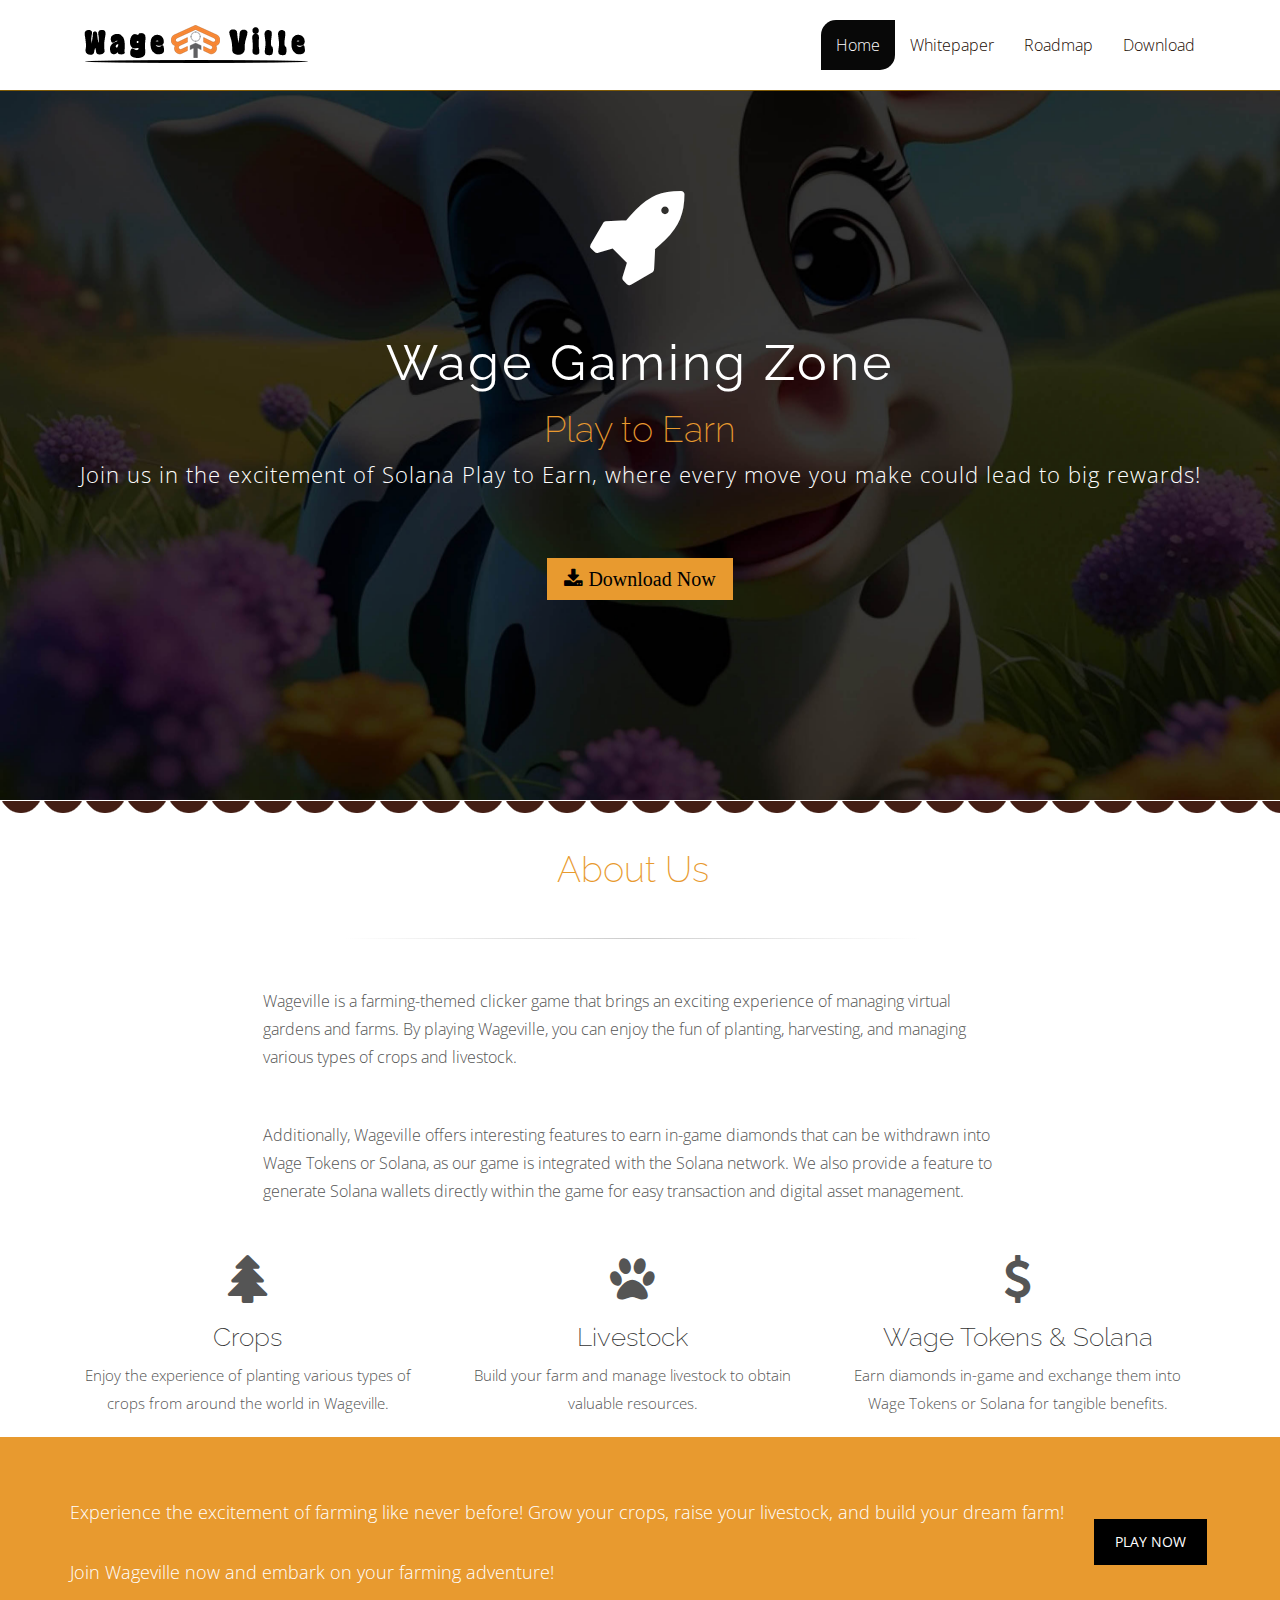
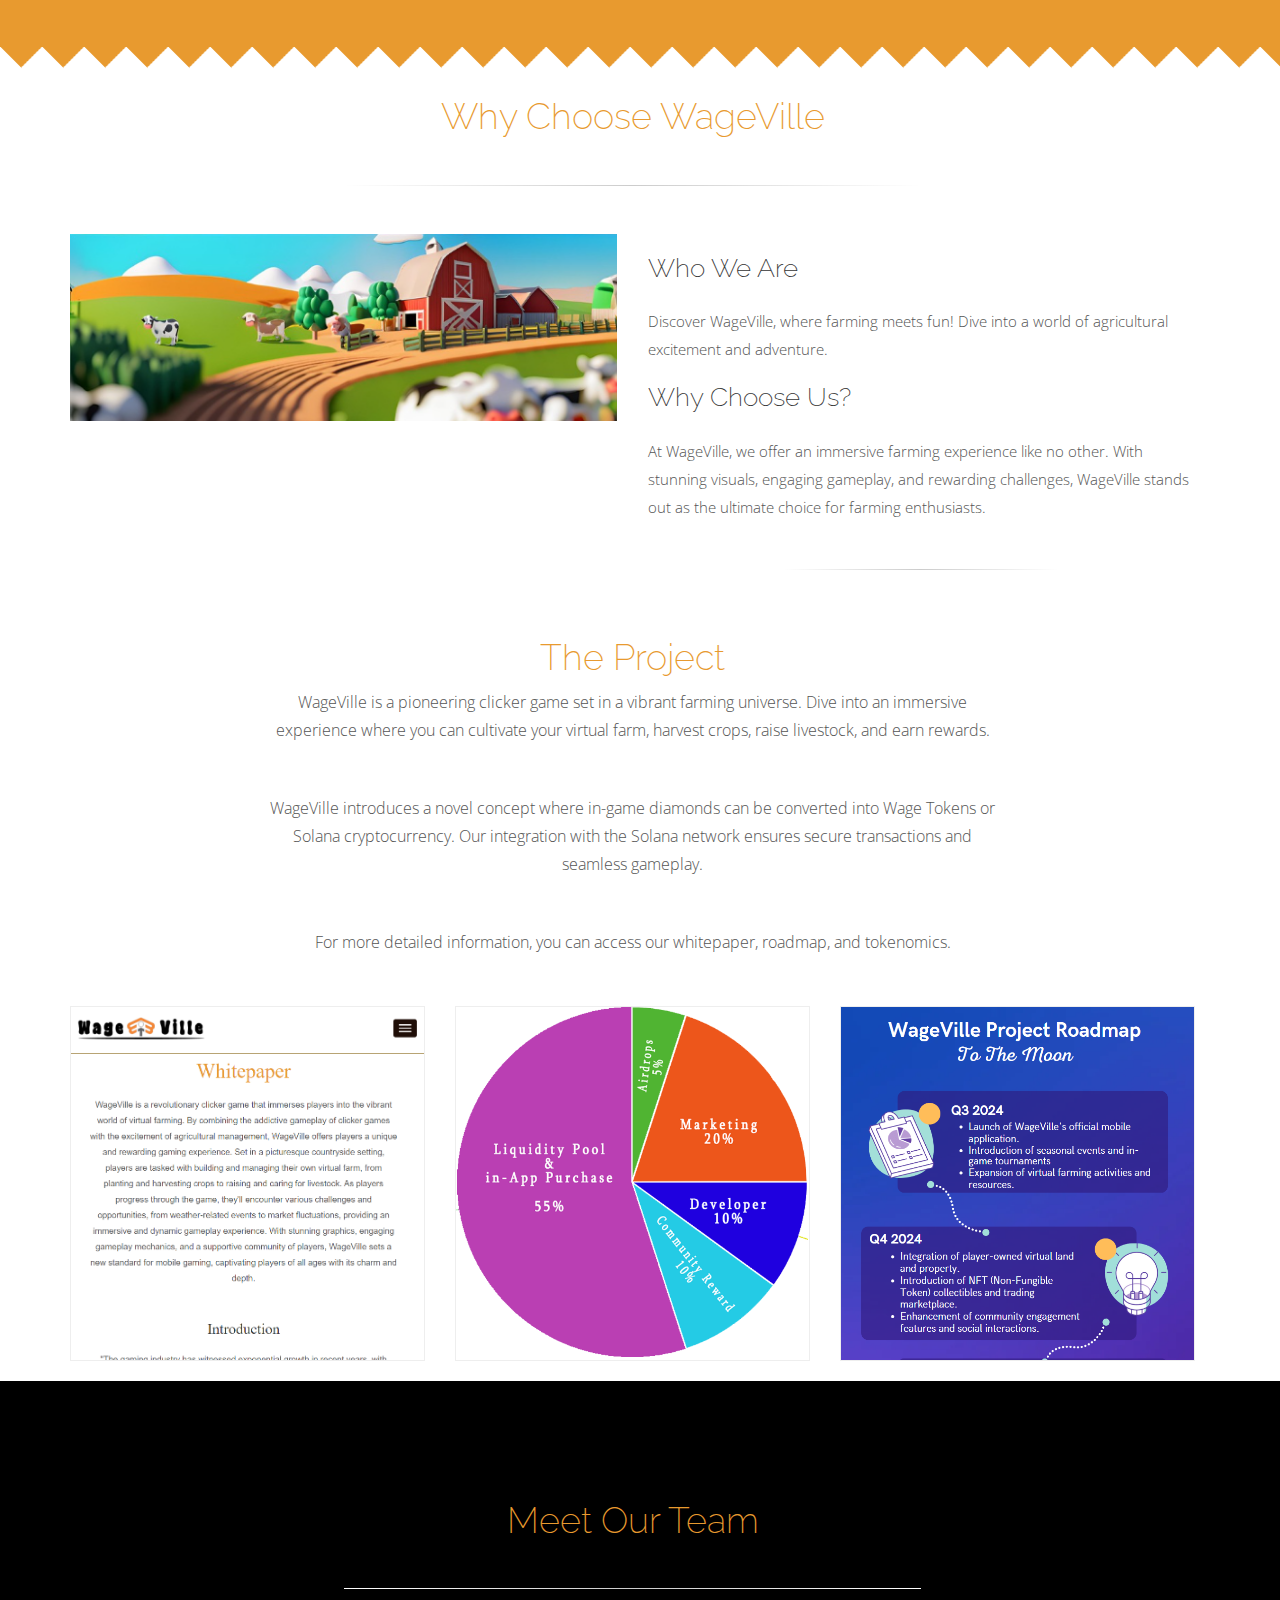
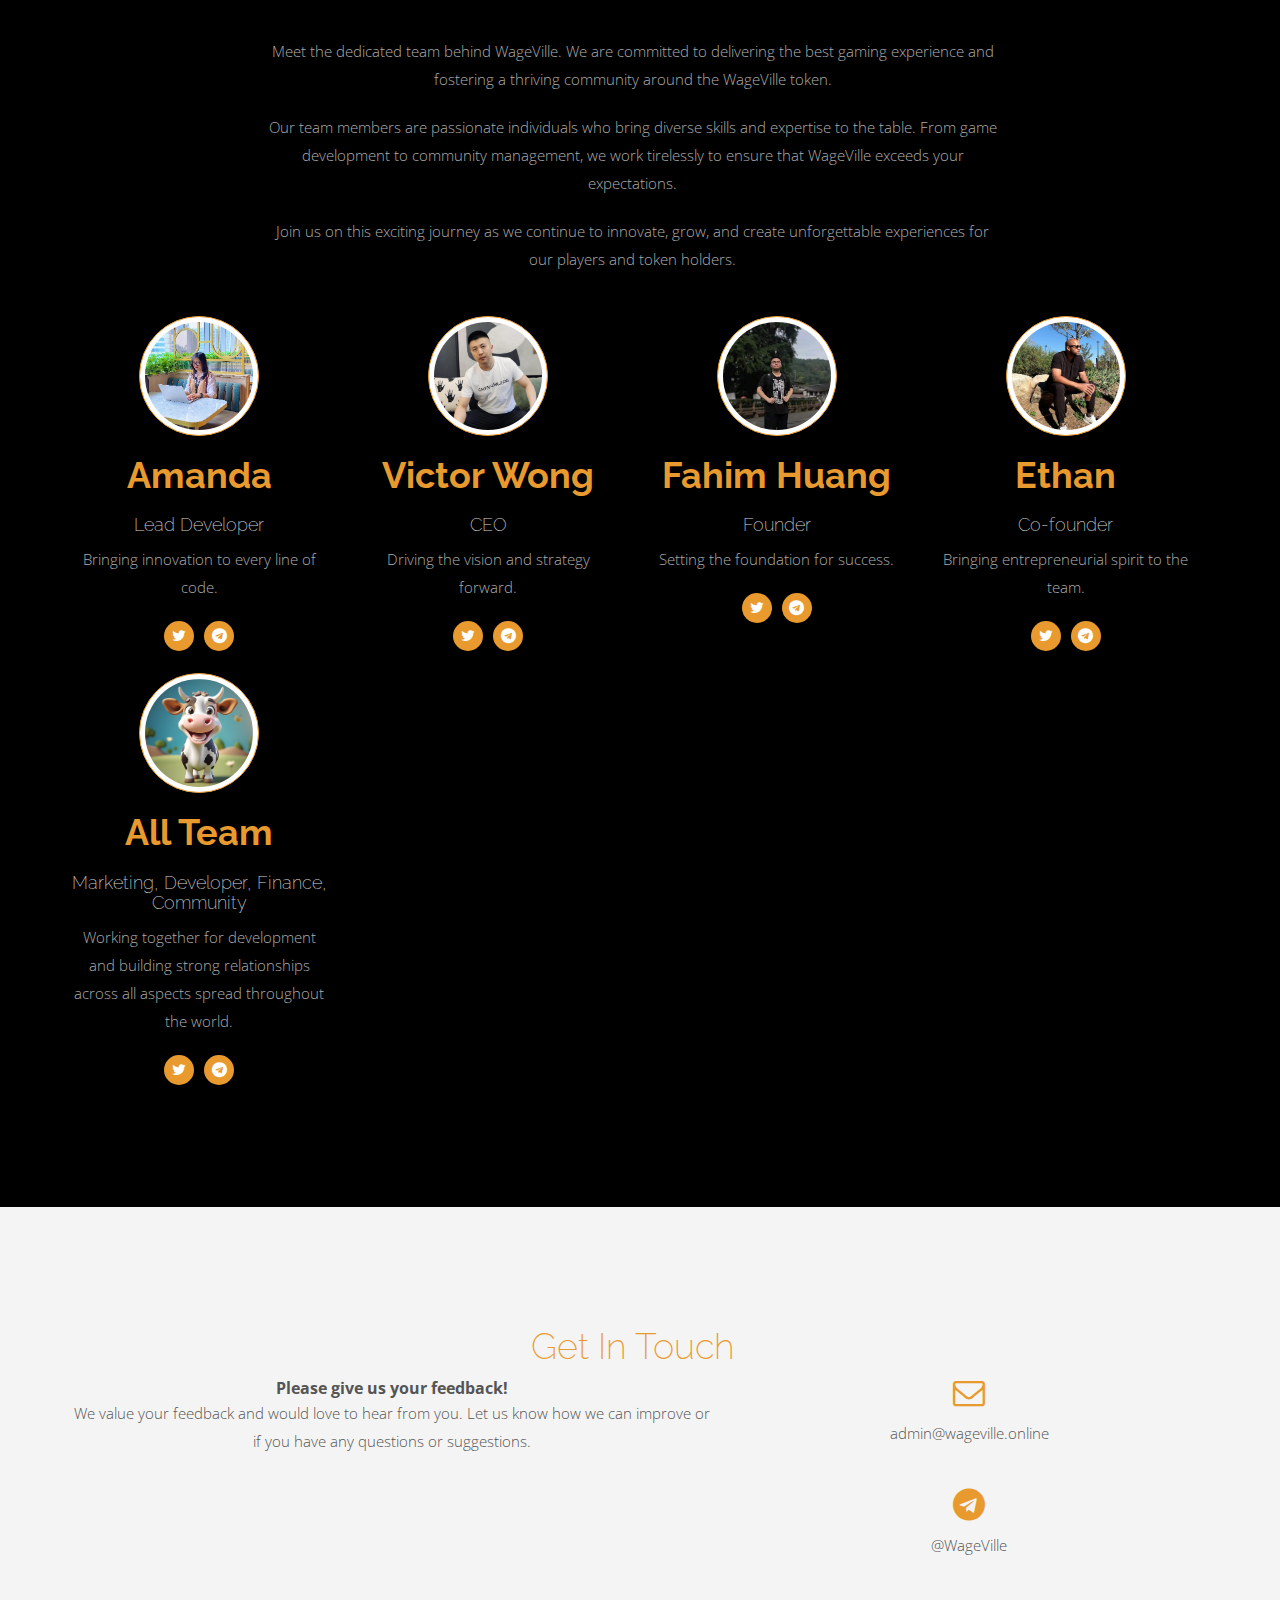
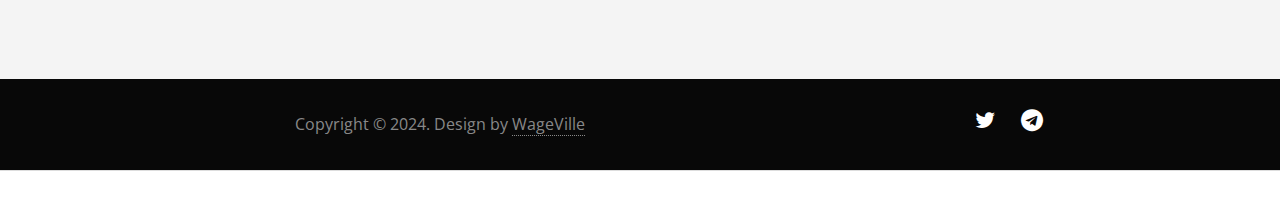
==== index.html @ f6ab1c82 "first commit" ====
<!DOCTYPE html>
<html lang="en">
<head>
<meta charset="utf-8">
<meta name="viewport" content="width=device-width, initial-scale=1.0">
<meta name="description" content="">
<meta name="author" content="webthemez">
<title>WageVille | Solana Gaming</title>

<!-- Bootstrap core CSS -->
<link href="assets/css/bootstrap.css" rel="stylesheet">

<!-- Custom CSS -->
<link href="https://fonts.googleapis.com/css?family=Open+Sans:400,700,800,600|Raleway:600,700,800&display=swap" rel="stylesheet">
<link href="assets/css/styles.css" rel="stylesheet">
<link href="assets/css/font-awesome.min.css" rel="stylesheet">
<link href="assets/css/animate-custom.css" rel="stylesheet"> 
<script src="assets/js/jquery.min.js"></script>
<script type="text/javascript" src="assets/js/modernizr.custom.js"></script>

<!-- HTML5 Shim and Respond.js IE8 support of HTML5 elements and media queries --> 
<!--[if lt IE 9]>
        <script src="https://oss.maxcdn.com/libs/html5shiv/3.7.0/html5shiv.js"></script>
        <script src="https://oss.maxcdn.com/libs/respond.js/1.4.2/respond.min.js"></script>
    <![endif]-->
</head>
<body data-target="#navbar-main">
<div id="navbar-main"> 
  <!-- Fixed navbar -->
  <div class="navbar navbar-inverse navbar-fixed-top">
    <div class="container">
      <div class="navbar-header">
        <div class="pull-left logo">
          <a class="" href="#home-section"><img src="assets/img/logo.png" alt="WageVille Logo"/></a>
        </div>
        <button type="button" class="navbar-toggle" data-toggle="collapse" data-target=".navbar-collapse"> 
          <span class="icon-bar"></span> 
          <span class="icon-bar"></span> 
          <span class="icon-bar"></span> 
        </button>
      </div>
      <div class="navbar-collapse collapse">
        <ul class="nav navbar-nav pull-right">
          <li><a href="#home-section" class="smoothScroll">Home</a></li>
          <li><a href="whitepaper.html" class="smoothScroll">Whitepaper</a></li>
          <li><a href="roadmap.html" class="smoothScroll">Roadmap</a></li>
          <li><a href="https://t.me/wagetoken" class="smoothScroll">Download</a></li>
        </ul>
      </div>
    </div>
  </div>
</div>

<!-- ==== HEADERWRAP ==== -->
<div id="home-section">
  <div id="headerwrap" name="home">
    <header class="clearfix tb"> 
      <div class="tb-cell text-center">
        <i class="fa fa-rocket icon"></i>
        <h1>Wage Gaming Zone</h1>
        <h2>Play to Earn</h2>
        <p>Join us in the excitement of Solana Play to Earn, where every move you make could lead to big rewards!</p>
        <a href="https://t.me/wagetoken" class="smoothScroll btn btn-lg fa fa-download"> Download Now</a> 
      </div>
    </header>
  </div>
</div>

<div class="div-pattern2"></div>

<!-- ==== About ==== -->
<div id="About" name="About">
  <div class="container">
    <div class="row">
      <h2 class="centered">About Us</h2>
      <hr>
      <div class="col-lg-8 col-lg-offset-2">
        <p class="large">Wageville is a farming-themed clicker game that brings an exciting experience of managing virtual gardens and farms. By playing Wageville, you can enjoy the fun of planting, harvesting, and managing various types of crops and livestock.</p>
        <p class="large">Additionally, Wageville offers interesting features to earn in-game diamonds that can be withdrawn into Wage Tokens or Solana, as our game is integrated with the Solana network. We also provide a feature to generate Solana wallets directly within the game for easy transaction and digital asset management.</p>
      </div>
      <div class="col-lg-4 callout centered"> 
        <i class="fa fa-tree fa-3x"></i>
        <h3>Crops</h3>
        <p>Enjoy the experience of planting various types of crops from around the world in Wageville.</p>
      </div>
      <div class="col-lg-4 callout centered"> 
        <i class="fa fa-paw fa-3x"></i>
        <h3>Livestock</h3>
        <p>Build your farm and manage livestock to obtain valuable resources.</p>
      </div>
      <div class="col-lg-4 callout centered"> 
        <i class="fa fa-usd fa-3x"></i>
        <h3>Wage Tokens & Solana</h3>
        <p>Earn diamonds in-game and exchange them into Wage Tokens or Solana for tangible benefits.</p>
      </div>
    </div>
  </div>
</div>

<section class="hero-section section">  
  <div class="container">
    <div class="highlight tb">
      <div class="tb-cell">
        <p>Experience the excitement of farming like never before! Grow your crops, raise your livestock, and build your dream farm!<br><br>
          Join Wageville now and embark on your farming adventure!</p>
      </div>
      <div class="links tb-cell">
        <div class="reservation-link">
          <a href="https://t.me/wageville" class="btn reservation-btn">PLAY NOW</a> 
        </div> 
      </div>
    </div>
  </div>
</section>

<div class="div-pattern"></div>

<!-- ==== Why WageVille ==== -->
<div id="WhyWageVille" name="WhyWageVille">
  <div class="container">
    <div class="row white">
      <h2 class="centered">Why Choose WageVille</h2>
      <hr>
      <div class="col-md-6"> 
        <img class="img-responsive" src="assets/img/about/about1.png" alt=""> 
      </div>
      <div class="col-md-6">
        <h3>Who We Are</h3>
        <p>Discover WageVille, where farming meets fun! Dive into a world of agricultural excitement and adventure.</p>
        <h3>Why Choose Us?</h3>
        <p>At WageVille, we offer an immersive farming experience like no other. With stunning visuals, engaging gameplay, and rewarding challenges, WageVille stands out as the ultimate choice for farming enthusiasts.</p>
        <hr>
      </div>
    </div>
  </div>
</div>

<!-- ==== The Project ==== -->
<div id="Project" name="Project">
  <div class="container">
    <div class="row">
      <h2 class="centered">The Project</h2>
      <div class="col-lg-8 col-lg-offset-2 centered">
        <p class="large">WageVille is a pioneering clicker game set in a vibrant farming universe. Dive into an immersive experience where you can cultivate your virtual farm, harvest crops, raise livestock, and earn rewards.</p>
        <p class="large">WageVille introduces a novel concept where in-game diamonds can be converted into Wage Tokens or Solana cryptocurrency. Our integration with the Solana network ensures secure transactions and seamless gameplay.</p>
        <p class="large">For more detailed information, you can access our whitepaper, roadmap, and tokenomics.</p>
      </div>
    </div>
    <div class="row"> 
      <div class="col-md-4">
        <div class="grid overlay">
          <figure> 
            <img class="img-responsive" src="assets/img/about/whitepaper.png" alt="">
            <figcaption>
              <h5>Whitepaper</h5>
              <a href="whitepaper.html" class="btn btn-default">More Details</a> 
            </figcaption>
          </figure>
        </div>
      </div> 
      <div class="col-md-4">
        <div class="grid overlay">
          <figure> 
            <img class="img-responsive" src="assets/img/about/tokenomic.png" alt="">
            <figcaption>
              <h5>Tokenomic</h5>
              <a href="whitepaper.html/#tokenomicWP" class="btn btn-default">More Details</a> 
            </figcaption>
          </figure>
        </div>
      </div>
      <div class="col-md-4">
        <div class="grid overlay">
          <figure> 
            <img class="img-responsive" src="assets/img/about/roadmap1.png" alt="">
            <figcaption>
              <h5>Roadmap</h5>
              <a href="roadmap.html" class="btn btn-default">More Details</a> 
            </figcaption>
          </figure>
        </div>
      </div>
    </div>
  </div>
</div>

<!-- ==== Team ==== -->
<div id="team" name="team" style="color: #acacac;">
  <div class="container">
    <div class="row centered">
      <h2 class="centered">Meet Our Team</h2>
      <hr>
      <div class="col-lg-8 col-lg-offset-2 centered">
        <p>Meet the dedicated team behind WageVille. We are committed to delivering the best gaming experience and fostering a thriving community around the WageVille token.</p>
        <p>Our team members are passionate individuals who bring diverse skills and expertise to the table. From game development to community management, we work tirelessly to ensure that WageVille exceeds your expectations.</p>
        <p>Join us on this exciting journey as we continue to innovate, grow, and create unforgettable experiences for our players and token holders.</p>
        <br/>
      </div>
      <div class="col-lg-3 centered">
        <img class="img img-circle" src="assets/img/team/Amanda.png" height="120px" width="120px" alt="">
        <h2><strong>Amanda</strong></h2>
        <h4>Lead Developer</h4>
        <p>Bringing innovation to every line of code.</p>
        <a href="https://x.com/wagetoken"><i class="fa fa-twitter"></i></a>
        <a href="https://t.me/wagetoken"><i class="fa fa-telegram" aria-hidden="true"></i></a>
        <br/><br/>
      </div>
      <div class="col-lg-3 centered">
        <img class="img img-circle" src="assets/img/team/Victor.png" height="120px" width="120px" alt="">
        <h2><strong>Victor Wong</strong></h2>
        <h4>CEO</h4>
        <p>Driving the vision and strategy forward.</p>
        <a href="https://x.com/wagetoken"><i class="fa fa-twitter"></i></a>
        <a href="https://t.me/wagetoken"><i class="fa fa-telegram" aria-hidden="true"></i></a>
        <br/><br/>
      </div>
      <div class="col-lg-3 centered">
        <img class="img img-circle" src="assets/img/team/Huang.png" height="120px" width="120px" alt="">
        <h2><strong>Fahim Huang</strong></h2>
        <h4>Founder</h4>
        <p>Setting the foundation for success.</p>
        <a href="https://x.com/wagetoken"><i class="fa fa-twitter"></i></a>
        <a href="https://t.me/wagetoken"><i class="fa fa-telegram" aria-hidden="true"></i></a>
        <br/><br/>
      </div>
      <div class="col-lg-3 centered">
        <img class="img img-circle" src="assets/img/team/Ethan.png" height="120px" width="120px" alt="">
        <h2><strong>Ethan</strong></h2>
        <h4>Co-founder</h4>
        <p>Bringing entrepreneurial spirit to the team.</p>
        <a href="https://x.com/wagetoken"><i class="fa fa-twitter"></i></a>
        <a href="https://t.me/wagetoken"><i class="fa fa-telegram" aria-hidden="true"></i></a>
        <br/><br/>
      </div>
      <div class="col-lg-3 centered">
        <img class="img img-circle" src="assets/img/team/team01.png" height="120px" width="120px" alt="">
        <h2><strong>All Team</strong></h2>
        <h4>Marketing, Developer, Finance, Community</h4>
        <p>Working together for development and building strong relationships across all aspects spread throughout the world.</p>
        <a href="https://x.com/wagetoken"><i class="fa fa-twitter"></i></a>
        <a href="https://t.me/wagetoken"><i class="fa fa-telegram" aria-hidden="true"></i></a>
        <br/><br/>
      </div>
    </div>
  </div>
</div>

<!-- ==== Contact ==== -->
<div id="contact" name="contact">
  <div class="container">
    <div class="row">
      <h2 class="centered">Get In Touch</h2>
    </div>
    <div class="row">
      <div class="col-md-7">
        <strong>Please give us your feedback!</strong>
        <p>We value your feedback and would love to hear from you. Let us know how we can improve or if you have any questions or suggestions.</p>
      </div>
      <div class="col-md-5">
        <i class="fa fa-envelope-o fa-2x"></i>
        <p>admin@wageville.online</p>
        <br/>
        <i class="fa fa-telegram fa-2x"></i>
        <p>@WageVille</p>
      </div>
    </div>
  </div>
</div>

<div id="footerwrap">
  <div class="container">
    <div class="row">
      <div class="col-md-8"> 
        <span class="copyright">Copyright &copy; 2024. Design by <a href="https://www.wageville.online">WageVille</a></span> 
      </div>
      <div class="col-md-4">
        <ul class="list-inline social-buttons">
          <li><a href="https://x.com/wagetoken"><i class="fa fa-twitter"></i></a> </li>
          <li><a href="https://t.me/wagetoken"><i class="fa fa-telegram"></i></a> </li>
        </ul>
      </div>
    </div>
  </div>
</div>

<!-- Bootstrap core JavaScript -->
<script type="text/javascript" src="assets/js/bootstrap.min.js"></script> 
<script type="text/javascript" src="assets/js/jquery.easing.1.3.js"></script> 
<script type="text/javascript" src="assets/js/smoothscroll.js"></script> 
<script type="text/javascript" src="assets/js/custom-scripts.js"></script>
</body>
</html>
---- assets/css/styles.css ----
@import url(http://fonts.googleapis.com/css?family=Open+Sans:400,700,800,600);
@import url(http://fonts.googleapis.com/css?family=Raleway:600,700,800);
html, button, input, select, textarea {
	color: #222;
}
::-moz-selection {
 background: #f2c2c9;
 color: #a4003a;
 text-shadow: none;
}
::selection {
	background: #16a085;
	color: #a4003a;
	text-shadow: none;
}

hr {
	display: block;
	height: 1px;
	border: 0;
	margin: 3em 0;
	padding: 0;
	background-image: -webkit-linear-gradient(left, #fff, #ccc, #fff);
	background-image: -moz-linear-gradient(left, #fff, #ccc, #fff);
	background-image: -ms-linear-gradient(left, #fff, #ccc, #fff);
	background-image: -o-linear-gradient(left, #fff, #ccc, #fff);
	width: 50%;
	left: 25%;
	position: relative;
	border: none;
}

img {
	vertical-align: middle;
}
 
textarea {
	resize: vertical;
}
/* ===============================================
   General styles
   ============================================== */

html, body {
	height: 100%;
}
body { 
	font-weight: 300;
	font-size: 16px;
	color: #555;
	-webkit-font-smoothing: antialiased;
	-webkit-overflow-scrolling: touch;
	line-height: 1.4;
	font-family: 'Open Sans', sans-serif;
}
.logo a {
margin: 0 auto; 
display: inline-block; 
} 
.logo a img{
background:transparent;
}
.navbar-inverse {
background-color: #FFFFFF;
border-color: rgba(127, 90, 5, 1);
padding: 20px 0;
}
.navbar-inverse .navbar-nav > li > a {
color: #1B0B03;
}
.navbar-inverse .navbar-nav > li > a:hover, .navbar-inverse .navbar-nav > li > a:focus {
color: #1B0B03;
}
.navbar-inverse .navbar-nav > .active > a, .navbar-inverse .navbar-nav > .active > a:hover, .navbar-inverse .navbar-nav > .active > a:focus {
color: #fff;
background-color: #080808;
border-radius: 15px 0px 15px 0px;
}
.navbar-inverse .navbar-toggle {
border-color: #333;
background: rgb(31, 14, 7);
}
.tb {
display: table;
width: 100%;
}
.tb-cell {
display: table-cell;
vertical-align: middle;
}
.text-center {
text-align: center;
}


.col-md-4 {
	padding-bottom: 20px;
}
.row {
	margin-right: 0px;
	margin-left: -15px;
}
.modal-header {
	background: #E89A2F;
}
.modal-header h4 {
	color: white;
	font-weight: 700;
	letter-spacing: 1px;
}
.modal-footer {
	background: #2b2b2b;
}
.navbar-default {
	border-color: transparent;
	background-color: #dadada;
}
.navbar-inverse .navbar-brand {
	font-weight: 500;
	font-size: 20px;
}
.navbar-toggle {
	border-color: transparent;
	border: 0px solid transparent;
}
.navbar-default .navbar-nav > li > a:hover, .navbar-default .navbar-nav > li > a:focus {
	background-color: #16a085;
	color: white;
}
a img {
	background: white;
}
.odd a img {
	background: #f5f5f5;
}
/* Titles */
h1, h2, h3, h4, h5, h6 {
	font-family: "Raleway";
	font-weight: 200;
	color: #333;
}
h2 {
	font-size: 36px;
	color: #E89A2F;
}
h3 {
	font-size: 26px;
}
/* Paragraph & Typographic */
p {
	line-height: 28px;
	margin-bottom: 20px;
	font-size: 15px;
}
p.large {
	font-size: 16px;
	margin-bottom: 50px;
}
.centered {
	text-align: center;
}
strong {
	font-weight: 700;
}
em {
	font-weight: 300;
}
pre {
	background: #ebebeb;
	border: none; 
	font-size: 16px;
	color: #666;
	padding: 20px;
	line-height: 28px;
}
small {
	font-size: 12px;
}
blockquote, blockquote p {
	line-height: 28px;
	color: #999;
	font-weight: 300;
	font-style: italic;
}
blockquote {
	position: relative;
	margin: 0 0 40px -30px;
	padding-left: 30px;
	border-left: 5px solid #3498db;
}
blockquote cite {
	position: absolute;
	bottom: -25px;
	right: 0;
	font-size: 12px;
	font-style: italic;
	color: #333;
	font-weight: 300;
}
blockquote cite:before {
	content: "-- "
}
/* Images */
.overflow-image {
	margin-top: -65px;
}
/* Links */
a {
	color: #4abcc5;
	word-wrap: break-word;
	-webkit-transition: color 0.1s ease-in, background 0.1s ease-in;
	-moz-transition: color 0.1s ease-in, background 0.1s ease-in;
	-ms-transition: color 0.1s ease-in, background 0.1s ease-in;
	-o-transition: color 0.1s ease-in, background 0.1s ease-in;
	transition: color 0.1s ease-in, background 0.1s ease-in;
}
a:hover, a:focus {
	color: #c0392b;
	text-decoration: none;
	outline: 0;
}
a:before, a:after {
	-webkit-transition: color 0.1s ease-in, background 0.1s ease-in;
	-moz-transition: color 0.1s ease-in, background 0.1s ease-in;
	-ms-transition: color 0.1s ease-in, background 0.1s ease-in;
	-o-transition: color 0.1s ease-in, background 0.1s ease-in;
	transition: color 0.1s ease-in, background 0.1s ease-in;
} 
/* ==========================================================================
   Wrap Sections
   ========================================================================== */

#headerwrap {
	background: url(../img/header_bg.jpg) no-repeat center top;
	margin-top: -50px;
	padding-top: 120px;
	text-align: center;
	background-attachment: relative;
	background-position: center center;
	min-height: 850px;
	width: 100%;
	-webkit-background-size: 100%;
	-moz-background-size: 100%;
	-o-background-size: 100%;
	background-size: 100%;
	-webkit-background-size: cover;
	-moz-background-size: cover;
	-o-background-size: cover;
	background-size: cover;
	padding-bottom: 100px;
}


#headerwrap h1 {
	color: #ffffff;
	font-size: 50px;
	font-weight: 400;
	text-align: center;
	letter-spacing: 3px;
}
#headerwrap p {
	color: #fff;
	font-size: 22px;
	font-weight: 300;
	text-align: center;
	letter-spacing: 1px;
}
#headerwrap .icon {
	color: #ffffff;
	margin-top: 115px;
	padding-bottom: 30px;
	letter-spacing: 8px;
	font-size: 100px;
	font-weight: bold;
}
#headerwrap .btn {
	font-weight: 500;
	font-size: 20px;
	margin: 50px 0;
	background-color: #e89a2f;
	color: #fff;
	border-radius: 0;
	color: #000;
}
#headerwrap .btn:hover, #headerwrap .btn:focus {
	background-color:#fff;
	color:#000; 
	outline: 0px;
	border-radius: 0px;
}
 
.img-circle {
border-radius: 50%;
border: 1px solid #E89A2F;
padding: 5px;
background: #fff;
}
#about {
	background: #FFF;
	padding: 100px 0;
}
#about img {
	margin-top: 65px;
}
#services {
	background: #FFFFFF;
	padding: 100px 0;
	text-align: center;
}
#services .fa {
	color: #E89A2F;
}
#services p {
	text-align: center;
}
.hero-section{
background-color: #E89A2F;
padding:60px 0
}
.hero-section p {
color: #fff;
line-height: 30px;
margin: 0;
padding: 0;
font-size: 18px;
}
.reservation-btn{
background:#000;
border-radius:0px;
padding:12px 20px;
color:#fff;
}
.reservation-btn:hover{
color:#000;
background:#fff;
}
#team {
	background: #000000;
	padding: 100px 0;
}
#team H4 {
	padding-top: 10px;
	color: #d4d4d4;
}
#team p.large {
	margin-top: 60px;
	margin-bottom: 40px;
	color: #bababa;
}
#team .fa {
	width: 30px;
	height: 30px;
	margin: 0 3px;
	border-radius: 100%;
	font-size: 15px;
	line-height: 30px;
	outline: 0;
	color: #fff;
	background-color: #E89A2F;
	-webkit-transition: all .3s;
	-moz-transition: all .3s;
	transition: all .3s;
}
#team .fa:hover {
	background-color: #ffbf00;
}
#portfolio {
	background: #fff;
	padding: 100px 0;
}
#portfolio .btn-default {
	border: 0;
}
#contact {
	background:#F4F4F4;
	padding: 100px 0;
	text-align: center;
}

#contact .form {
	padding: 30px 0;
}
#contact .fa {
	color: #E89A2F;
	margin-bottom: 10px;
}
#contact .btn {
	font-weight: 500;
	font-size: 18px;
	margin-top: 50px;
	background-color: #E89A2F;
	color: #fff;
	border: 0;
	border-radius: 0;
}
#contact .btn:hover, #contact .btn:focus {
	background-color: #e9af03;
	outline: 0px;
}
#greywrap {
	background: #f5f5f5;
	margin-top: 0px;
	padding: 50px 0;
	border-bottom: 1px solid #eee;
	text-align: center;
}
#greywrap .btn {
	font-family: "Raleway";
	font-weight: 300;
	font-size: 20px;
	margin: 0 25px;
	background-color: #fff;
	border-color: #e2e2e2;
	color: #888;
	border-bottom: 0;
	letter-spacing: 1px;
}
#greywrap .btn:hover, #greywrap .btn:focus {
	margin: 0 25px;
	background-color: #fff;
	border-color: #a5cdd5;
	border-bottom: 0;
	outline: 0px;
	color: #a5cdd5;
}
#greywrap h2 {
	font-size: 30px;
}
#greywrap .callout {
	margin-bottom: 20px;
}
#greywrap p {
	font-size: 30px;
}
#greywrap .fa {
	font-size: 18px;
	margin-right: 4px;
}
#footerwrap {
	background: #080808;
	padding: 25px 0 15px 0;
	border-bottom: 1px solid #ddd;
	text-align: center;
}
#footerwrap span.copyright {
	line-height: 40px;
	color: #888;
	font-weight: 400;
}
#footerwrap span.copyright a {
	color: #888;
	border-bottom: 1px dotted;
}
#footerwrap span.copyright a:hover {
	color: #ffbf00;
	text-decoration: none;
}
#footerwrap h4 {
	color: white;
}
ul.social-buttons {
	margin: 0;
}
ul.social-buttons li a {
	font-size: 22px;
outline: 0;
color: #FFFFFF;
margin-right: 12px;
}
ul.social-buttons li a:hover, ul.social-buttons li a:focus, ul.social-buttons li a:active {
	color: #ffbf00;
} 

.white h1 {
	color: #999;
}
.white p {
	padding-top: 15px;
} 

.grid figure {
	margin: 0;
	position: relative;
	border: 1px solid #eee;
}
.grid figure img {
	width: 100%;
	display: block;
	position: relative;
}
.grid figcaption {
	position: absolute;
	top: 0;
	left: 0;
	padding: 20px;
	color: #fff;
	background-color: rgba(216, 169, 27, 0.81);
}
.grid figcaption h5 {
	margin: 0;
	padding-top: 0px;
	padding-left: 20px;
	padding-bottom: 5px;
	color: #fff;
	font-weight: 700;
	text-align: left;
	letter-spacing: 1px;
	font-size:24px;
}
.grid figcaption a {
	text-align: left;
	padding: 5px 10px;
	margin-left: 20px;
	display: inline-block;
	background: #2f2f2f;
	color: #F27E00;
	font-size: 13px;
	background: #fff;
}
 
.overlay figure {
	overflow: hidden;
}
.overlay figure img {
	-webkit-transition: -webkit-transform 0.4s;
	-moz-transition: -moz-transform 0.4s;
	transition: transform 0.4s;
}
.no-touch .overlay figure:hover img, .overlay figure.cs-hover img {
	-webkit-transform: translateY(-30px);
	-moz-transform: translateY(-30px);
	-ms-transform: translateY(-30px);
	transform: translateY(-30px);
}
.overlay figcaption {
	height: 100%;
	width: 100%;
	top: auto;
	bottom: 0;
	opacity: 0;
	-webkit-transform: translateY(100%);
	-moz-transform: translateY(100%);
	-ms-transform: translateY(100%);
	transform: translateY(100%);
	-webkit-transition: -webkit-transform 0.4s, opacity 0.1s 0.3s;
	-moz-transition: -moz-transform 0.4s, opacity 0.1s 0.3s;
	transition: transform 0.4s, opacity 0.1s 0.3s;
}
.no-touch .overlay figure:hover figcaption, .overlay figure.cs-hover figcaption {
	opacity: 1;
	-webkit-transform: translateY(0px);
	-moz-transform: translateY(0px);
	-ms-transform: translateY(0px);
	transform: translateY(0px);
	-webkit-transition: -webkit-transform 0.4s, opacity 0.1s;
	-moz-transition: -moz-transform 0.4s, opacity 0.1s;
	transition: transform 0.4s, opacity 0.1s;
}
.overlay figcaption a {
position: absolute;
/* top: 10px; */
bottom: 10px;
right: 30px;
background: #000;
color: #fff;
border-radius: 0px;
padding: 6px 15px;
}
.div-pattern2{
background:url('../img/div-pattern2.png') top left repeat-x;
height:30px;
width:100%;
display:block;
}
.div-pattern{
background:url('../img/div-pattern.png') top left repeat-x;
height:30px;
width:100%;
display:block;
}
/* ==========================================
   MEDIA QUERIES
   ======================================== */
@media screen and (max-width:1050px), screen and (max-device-width:1050px) {
body .header {
	background-attachment: scroll;
}
}

@media only screen and (min-device-width:768px) and (max-device-width : 1024px) and (orientation : portrait) {
.header {
	background-attachment: scroll;
}
}

@media screen and (max-width:769px) {
#headerwrap h1 {
	font-size: 80px;
}
#headerwrap p {
	font-size: 30px;
	line-height: 38px;
}
}
@media screen and (max-width:480px) {
#headerwrap h1 {
font-size: 34px;
}
#headerwrap p {
margin-top:30px;
font-size: 20px;
}
.navbar-nav{
float: right !important;
width: 100%;
margin: 10px auto;
}
#team img{
margin-top:30px;
}
}
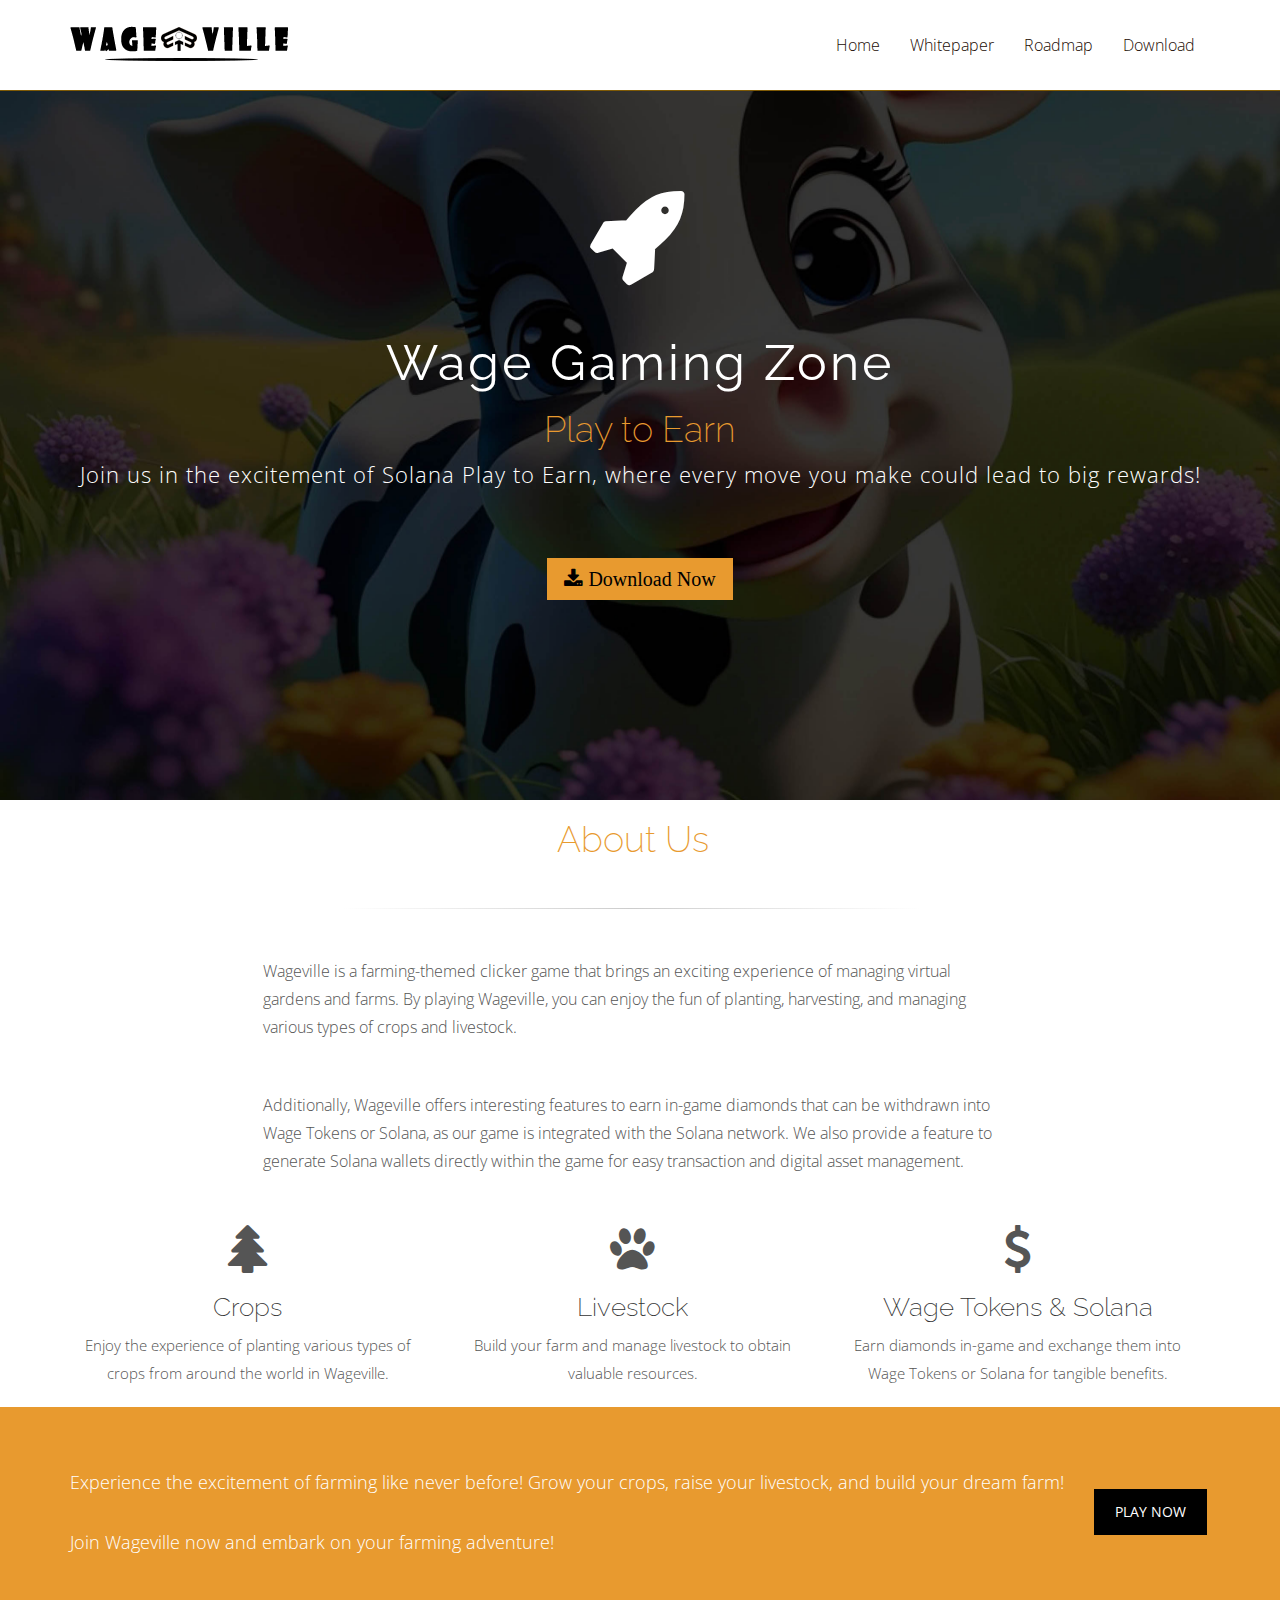
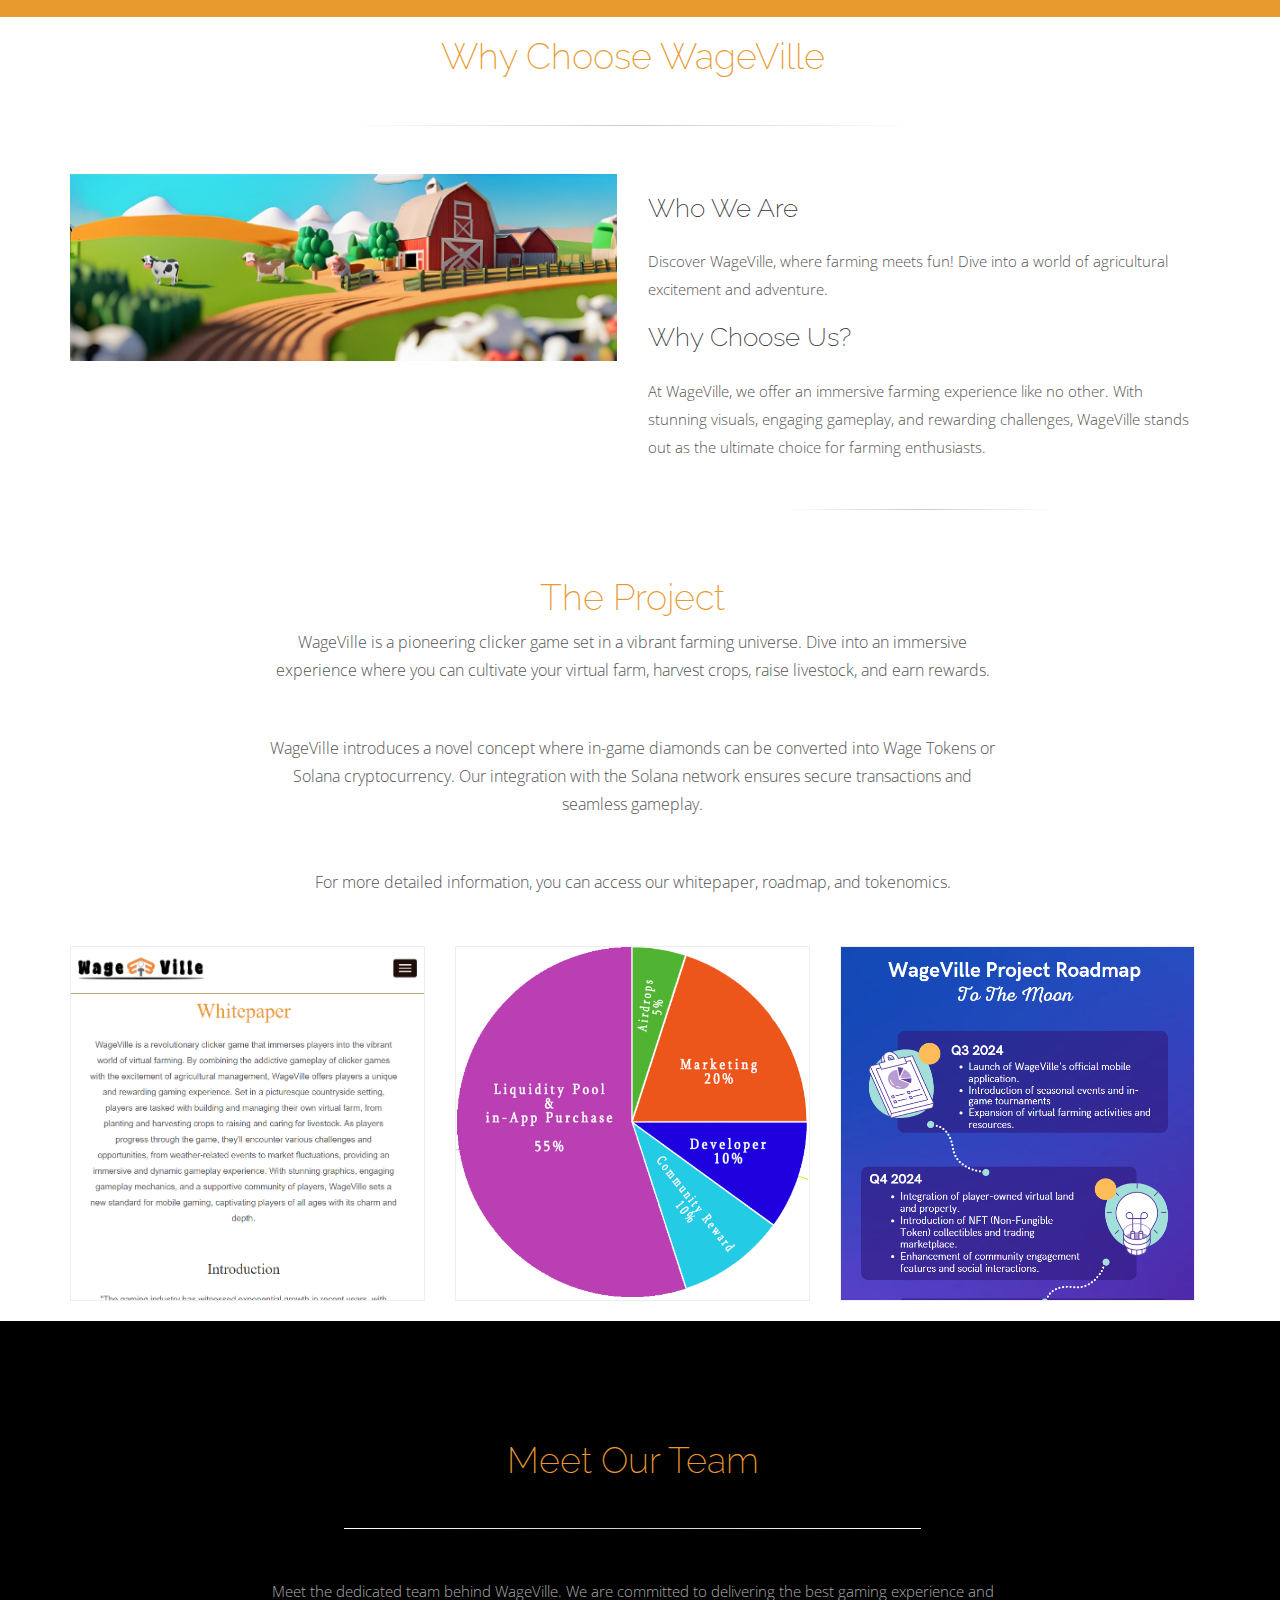
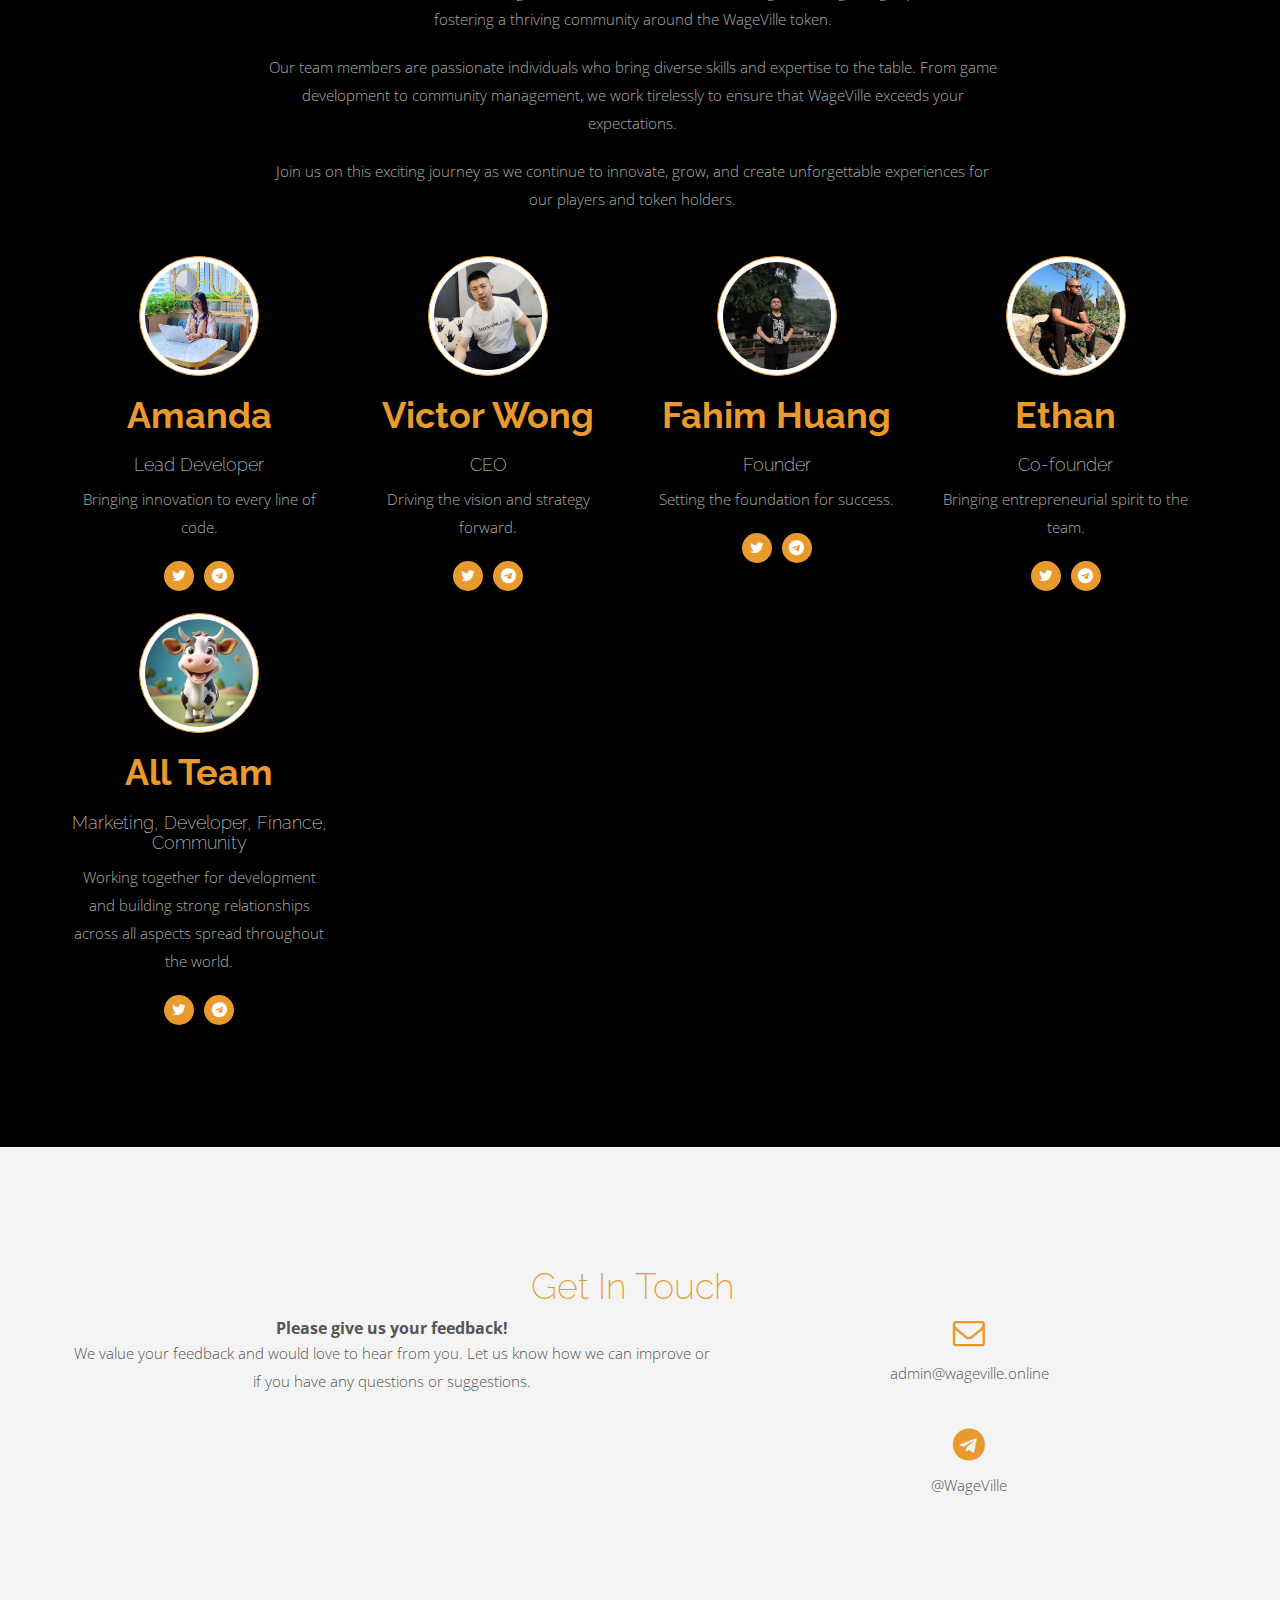
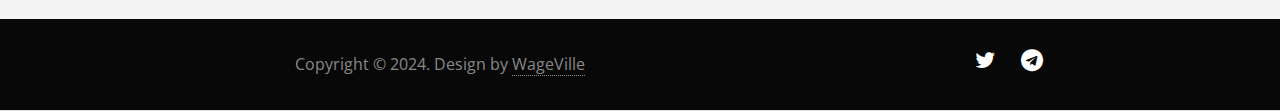
==== commit fe798bc5: "first commit" ====
--- a/index.html
+++ b/index.html
@@ -31,7 +31,7 @@
     <div class="container">
       <div class="navbar-header">
         <div class="pull-left logo">
-          <a class="" href="#home-section"><img src="assets/img/logo.png" alt="WageVille Logo"/></a>
+          <a class="" href="index.html"><img src="assets/img/logo.png" alt="WageVille Logo"/></a>
         </div>
         <button type="button" class="navbar-toggle" data-toggle="collapse" data-target=".navbar-collapse"> 
           <span class="icon-bar"></span> 
@@ -41,7 +41,7 @@
       </div>
       <div class="navbar-collapse collapse">
         <ul class="nav navbar-nav pull-right">
-          <li><a href="#home-section" class="smoothScroll">Home</a></li>
+          <li><a href="index.html" class="smoothScroll">Home</a></li>
           <li><a href="whitepaper.html" class="smoothScroll">Whitepaper</a></li>
           <li><a href="roadmap.html" class="smoothScroll">Roadmap</a></li>
           <li><a href="https://t.me/wagetoken" class="smoothScroll">Download</a></li>
--- a/assets/css/styles.css
+++ b/assets/css/styles.css
@@ -41,9 +41,16 @@
    General styles
    ============================================== */
 
-html, body {
+   html, body {
 	height: 100%;
-}
+	margin: 0;
+	display: flex;
+	flex-direction: column;
+  }
+  
+  #content {
+	flex: 1;
+  }
 body { 
 	font-weight: 300;
 	font-size: 16px;
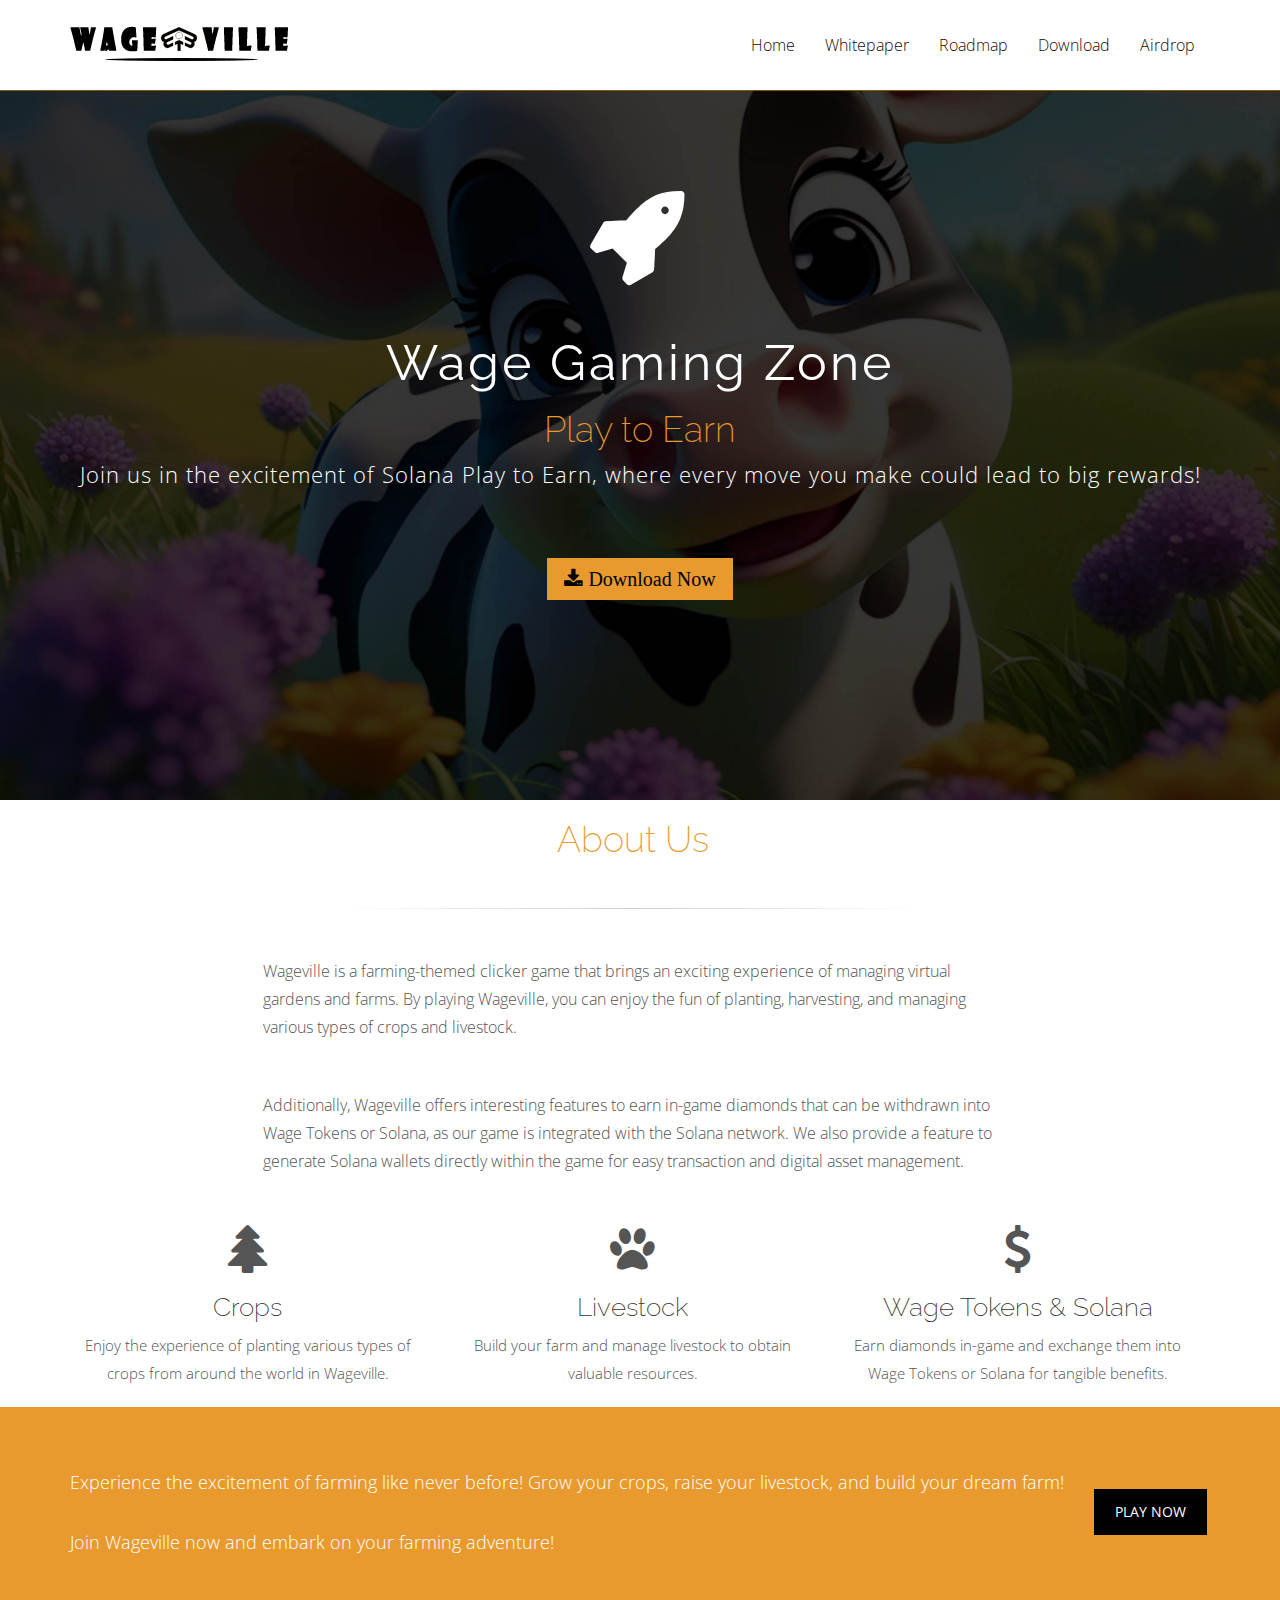
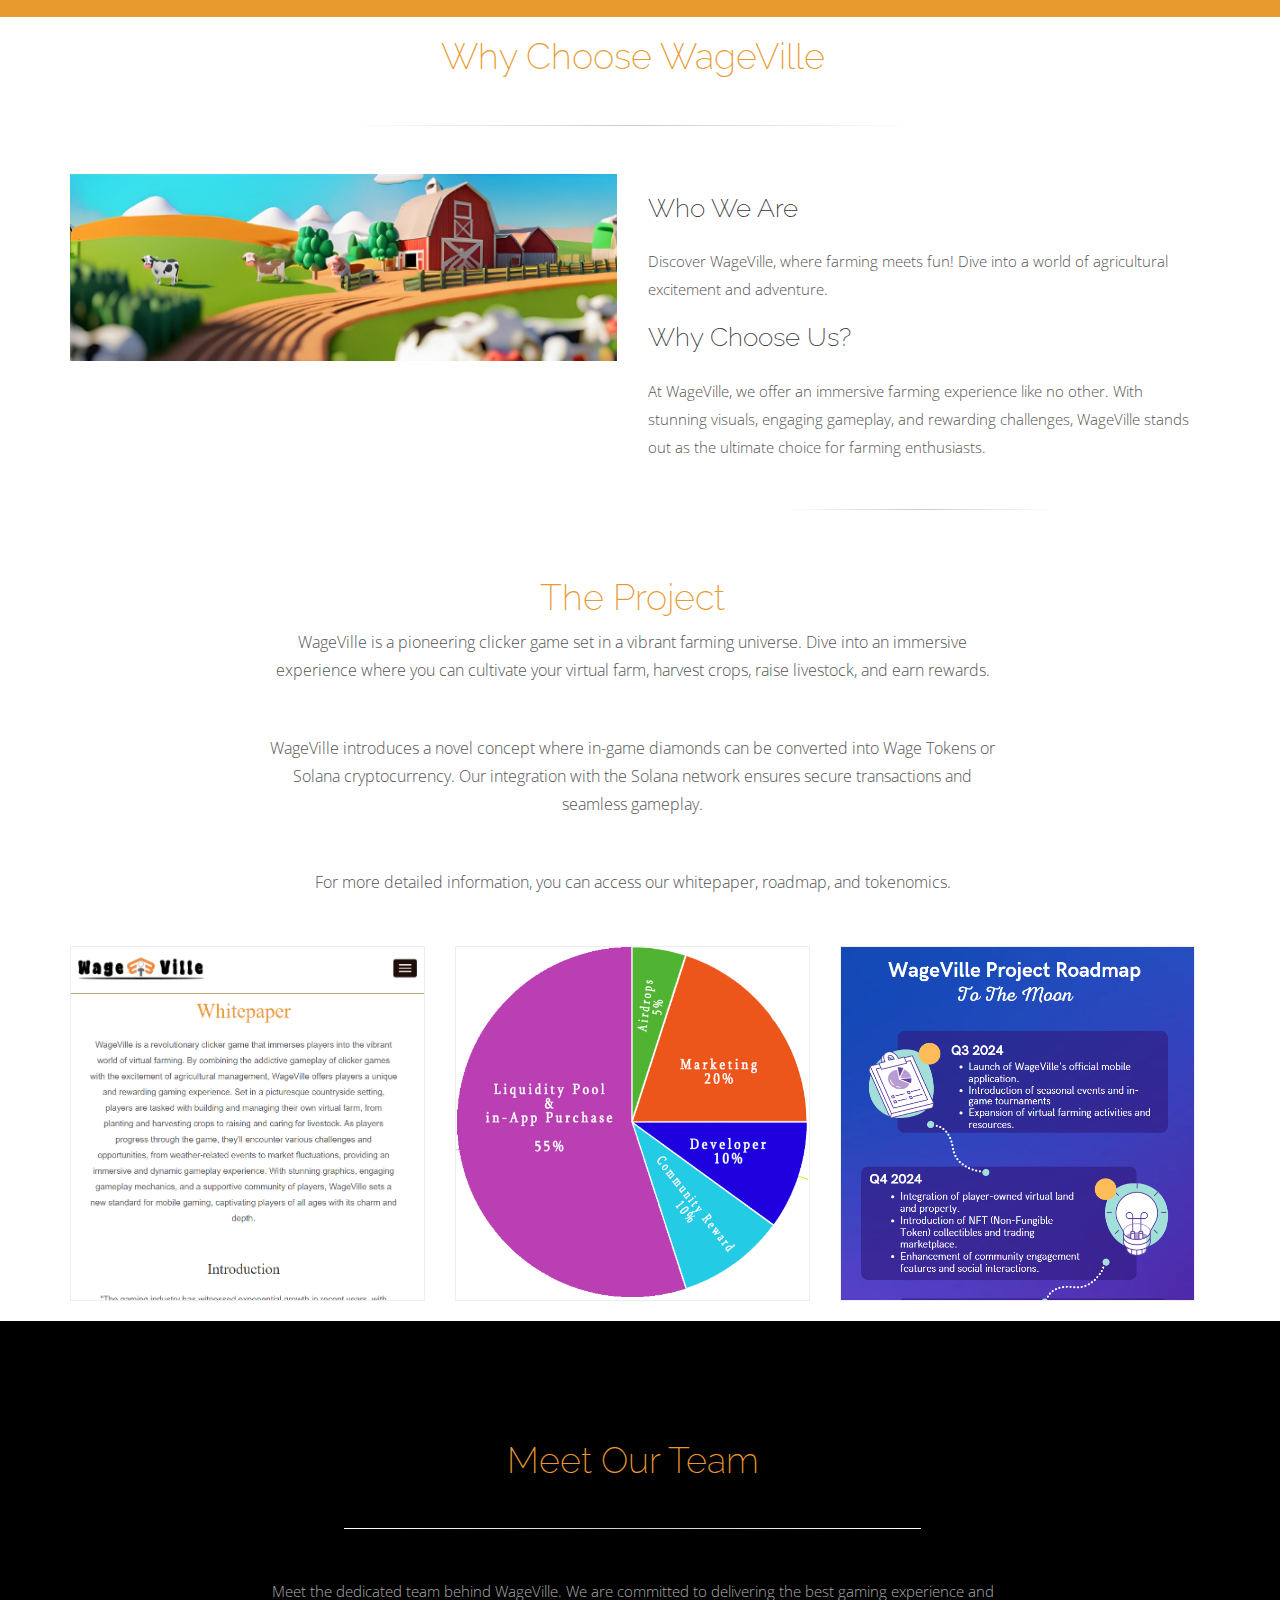
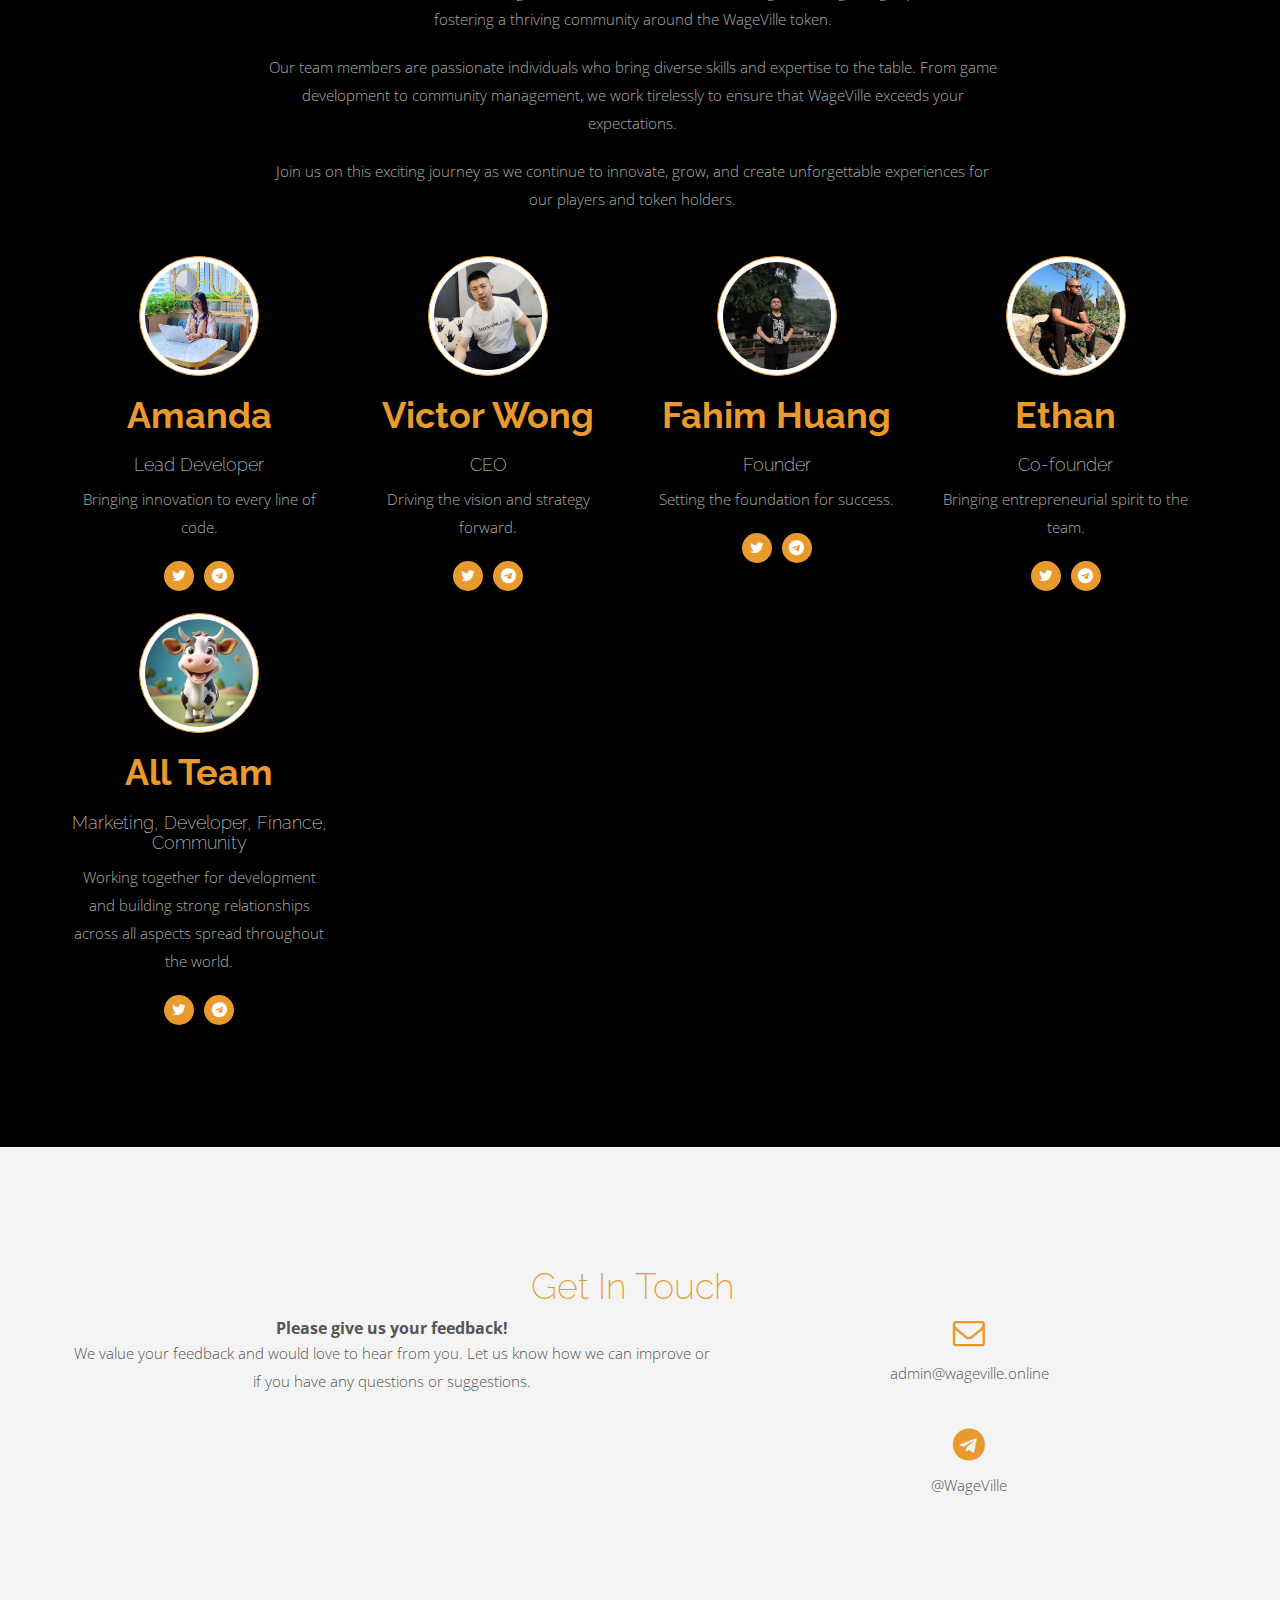
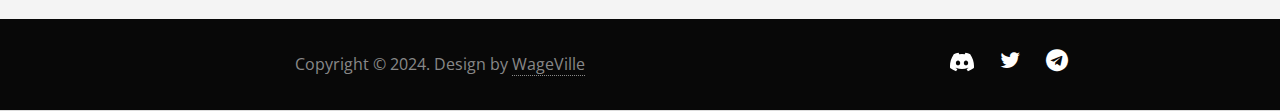
==== commit d98ceab3: "first commit" ====
--- a/index.html
+++ b/index.html
@@ -17,6 +17,7 @@
 <link href="assets/css/animate-custom.css" rel="stylesheet"> 
 <script src="assets/js/jquery.min.js"></script>
 <script type="text/javascript" src="assets/js/modernizr.custom.js"></script>
+
 
 <!-- HTML5 Shim and Respond.js IE8 support of HTML5 elements and media queries --> 
 <!--[if lt IE 9]>
@@ -45,6 +46,7 @@
           <li><a href="whitepaper.html" class="smoothScroll">Whitepaper</a></li>
           <li><a href="roadmap.html" class="smoothScroll">Roadmap</a></li>
           <li><a href="https://t.me/wagetoken" class="smoothScroll">Download</a></li>
+          <li><a href="airdrop.html" class="smoothScroll">Airdrop</a></li>
         </ul>
       </div>
     </div>
@@ -275,6 +277,10 @@
       </div>
       <div class="col-md-4">
         <ul class="list-inline social-buttons">
+          <li><a href="https://discord.gg/3Kb3WwAW"><svg xmlns="http://www.w3.org/2000/svg" width="24" height="24" fill="currentColor" class="bi bi-discord" viewBox="0 0 16 16"style="vertical-align: middle;">
+            <path d="M13.545 2.907a13.2 13.2 0 0 0-3.257-1.011.05.05 0 0 0-.052.025c-.141.25-.297.577-.406.833a12.2 12.2 0 0 0-3.658 0 8 8 0 0 0-.412-.833.05.05 0 0 0-.052-.025c-1.125.194-2.22.534-3.257 1.011a.04.04 0 0 0-.021.018C.356 6.024-.213 9.047.066 12.032q.003.022.021.037a13.3 13.3 0 0 0 3.995 2.02.05.05 0 0 0 .056-.019q.463-.63.818-1.329a.05.05 0 0 0-.01-.059l-.018-.011a9 9 0 0 1-1.248-.595.05.05 0 0 1-.02-.066l.015-.019q.127-.095.248-.195a.05.05 0 0 1 .051-.007c2.619 1.196 5.454 1.196 8.041 0a.05.05 0 0 1 .053.007q.121.1.248.195a.05.05 0 0 1-.004.085 8 8 0 0 1-1.249.594.05.05 0 0 0-.03.03.05.05 0 0 0 .003.041c.24.465.515.909.817 1.329a.05.05 0 0 0 .056.019 13.2 13.2 0 0 0 4.001-2.02.05.05 0 0 0 .021-.037c.334-3.451-.559-6.449-2.366-9.106a.03.03 0 0 0-.02-.019m-8.198 7.307c-.789 0-1.438-.724-1.438-1.612s.637-1.613 1.438-1.613c.807 0 1.45.73 1.438 1.613 0 .888-.637 1.612-1.438 1.612m5.316 0c-.788 0-1.438-.724-1.438-1.612s.637-1.613 1.438-1.613c.807 0 1.451.73 1.438 1.613 0 .888-.631 1.612-1.438 1.612"/>
+          </svg></a> </li>
+          
           <li><a href="https://x.com/wagetoken"><i class="fa fa-twitter"></i></a> </li>
           <li><a href="https://t.me/wagetoken"><i class="fa fa-telegram"></i></a> </li>
         </ul>
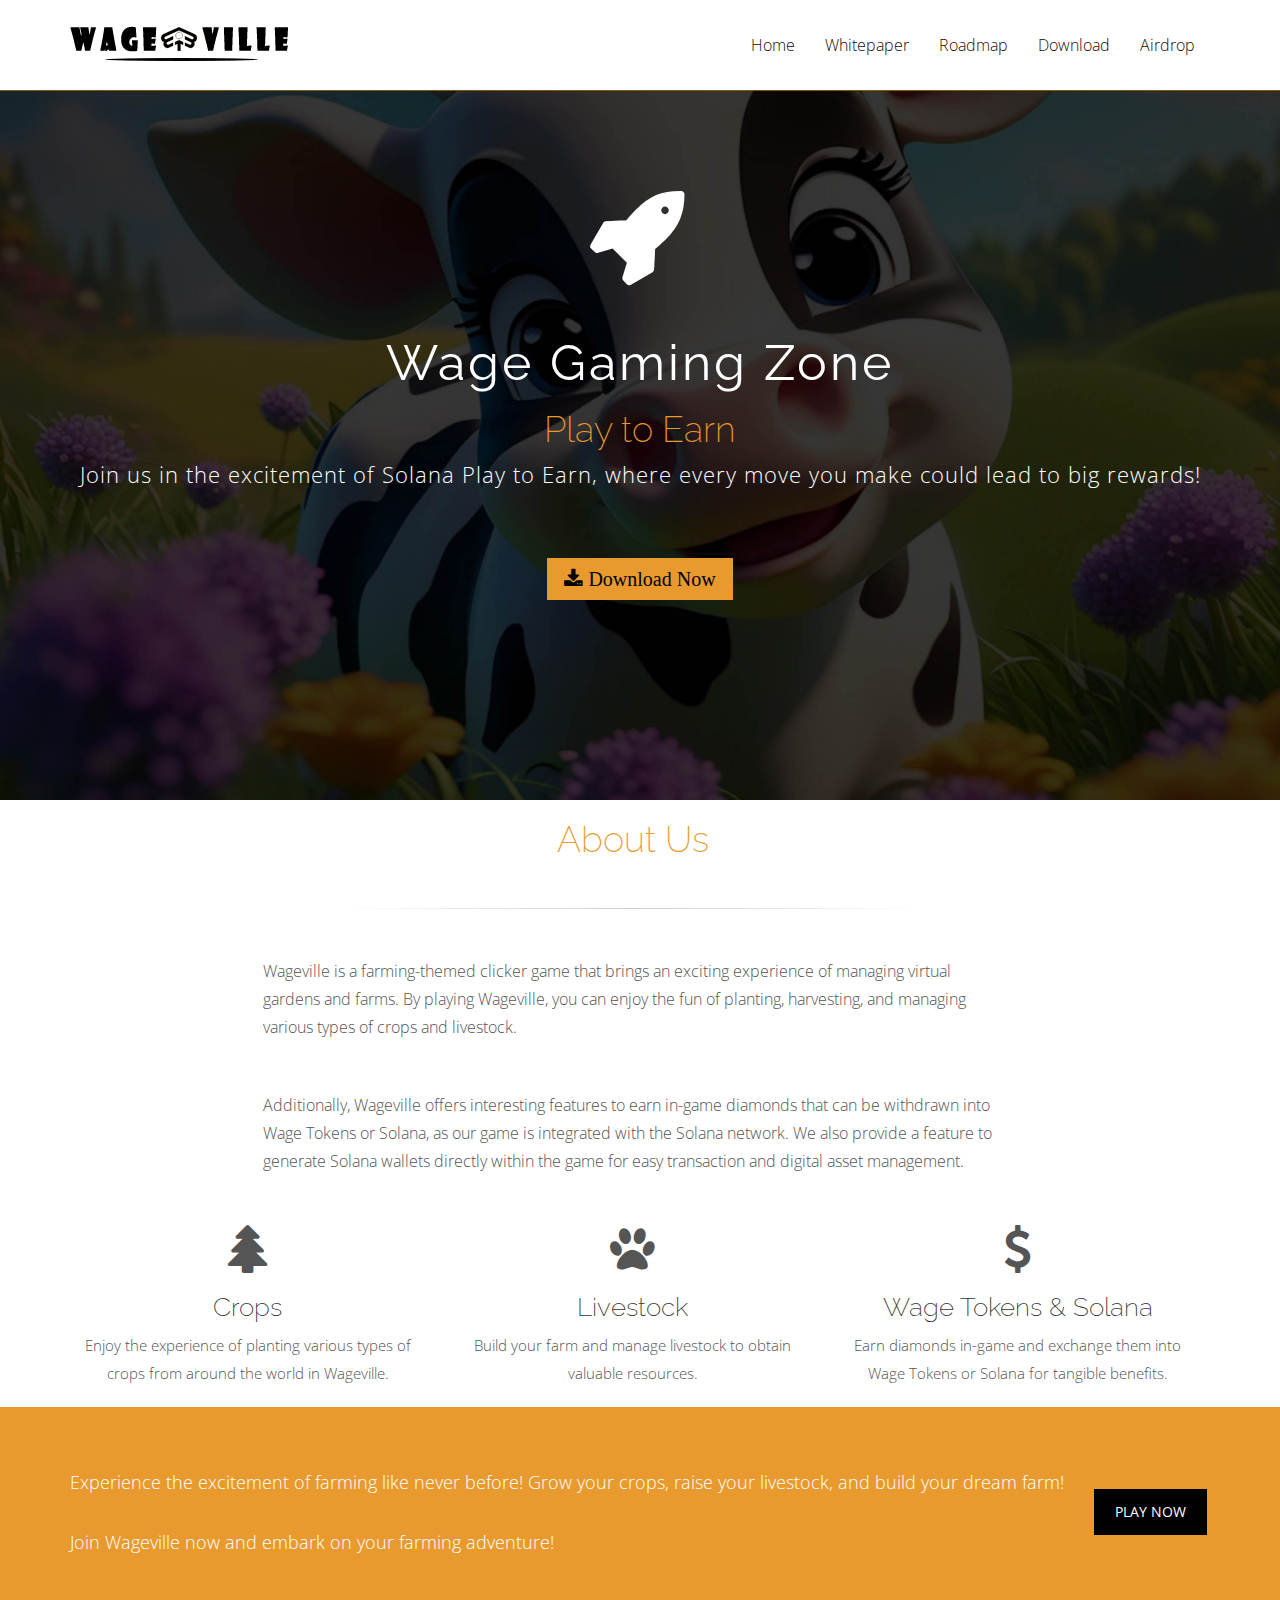
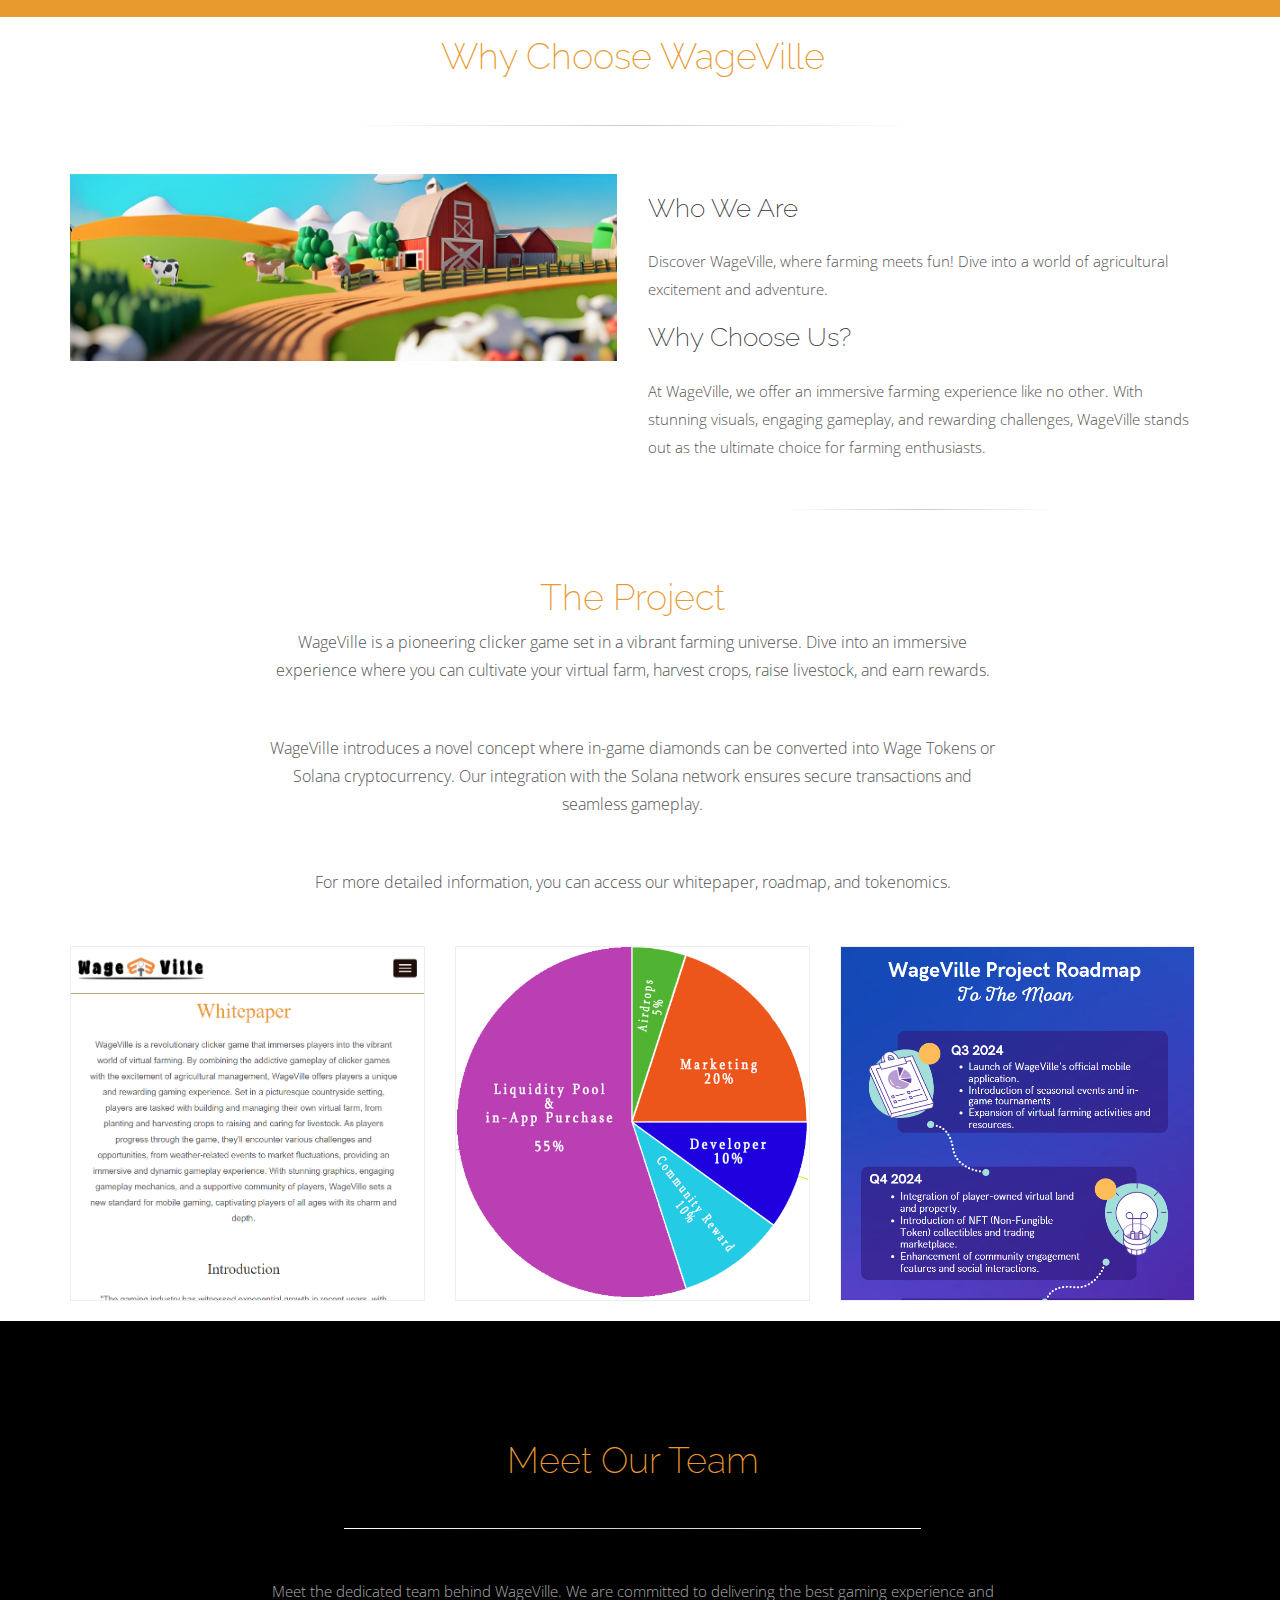
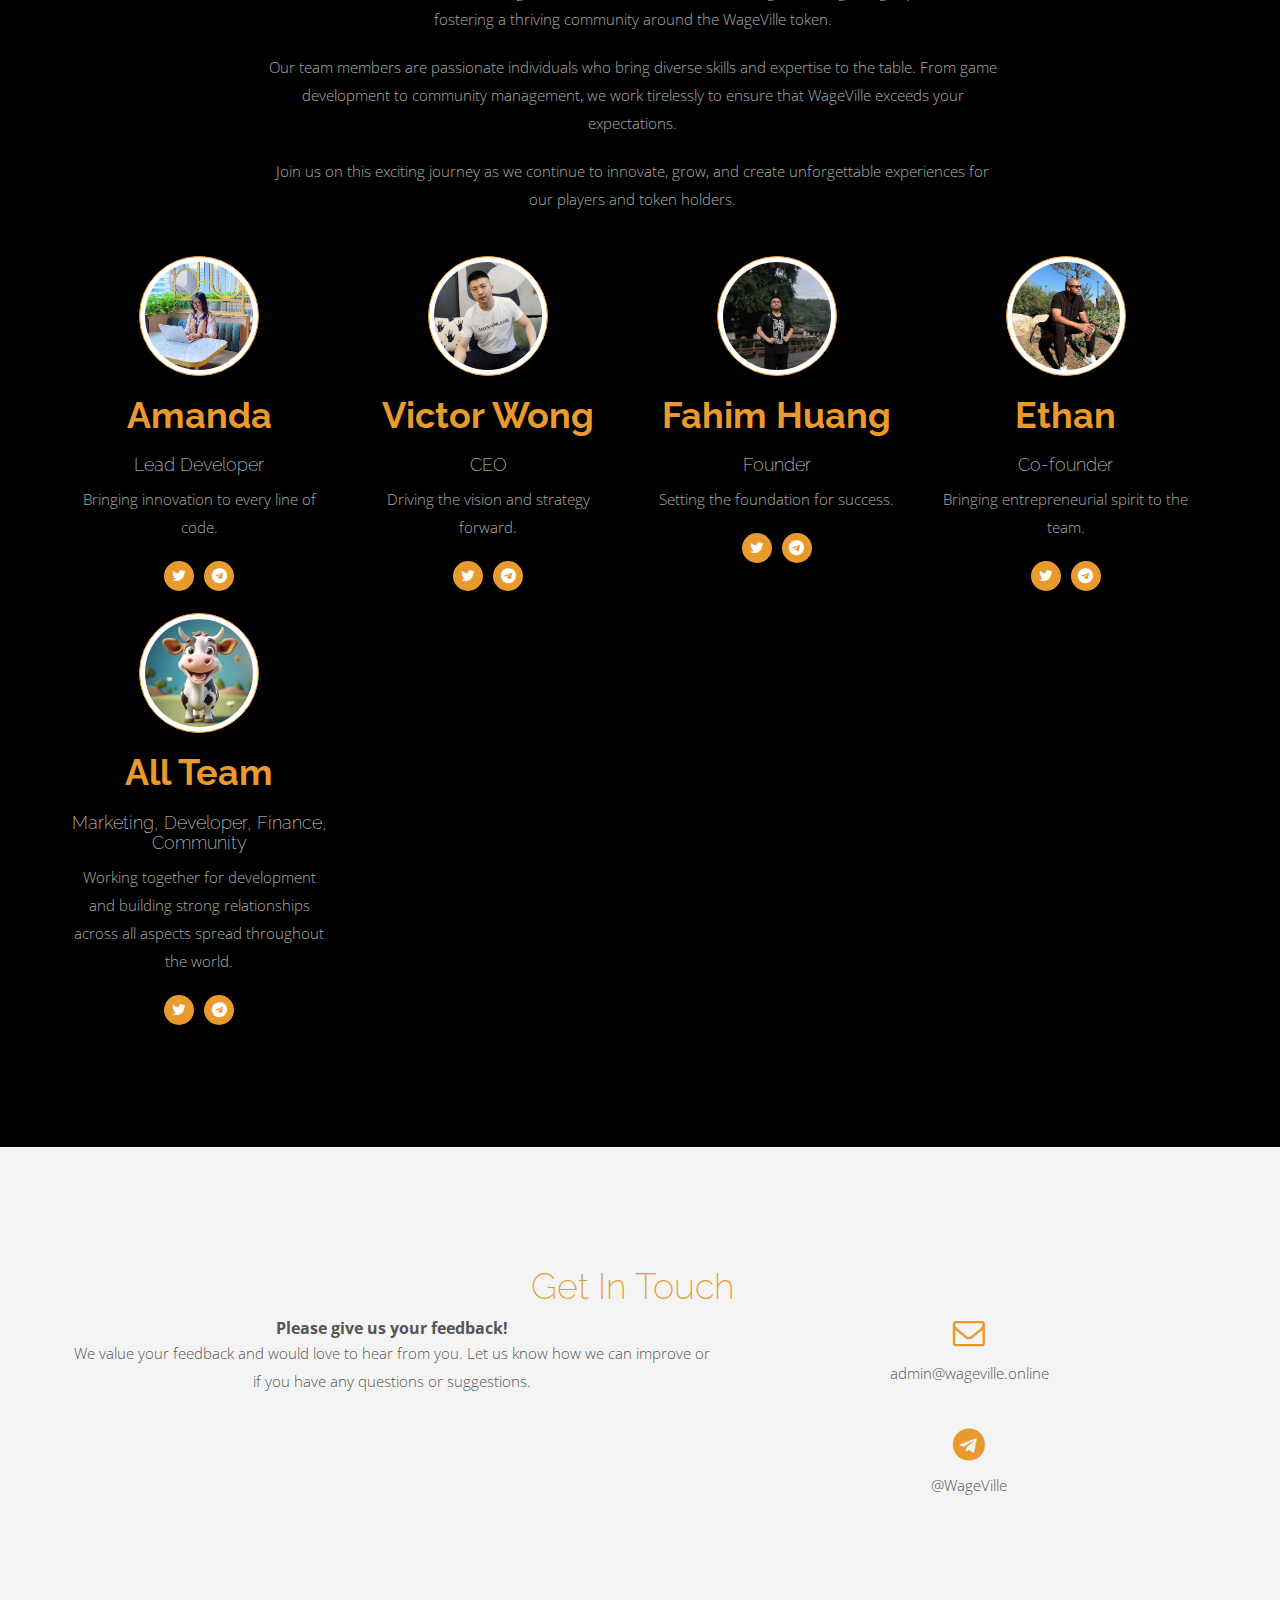
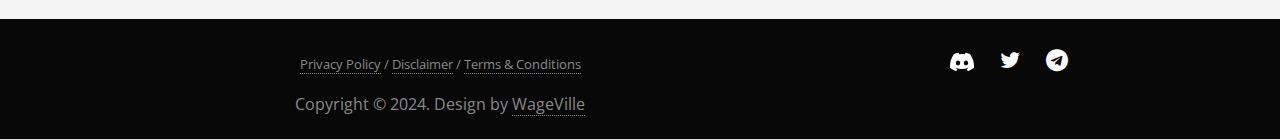
==== commit 8c4a4160: "first commit" ====
--- a/index.html
+++ b/index.html
@@ -273,7 +273,8 @@
   <div class="container">
     <div class="row">
       <div class="col-md-8"> 
-        <span class="copyright">Copyright &copy; 2024. Design by <a href="https://www.wageville.online">WageVille</a></span> 
+        <span class="copyright" style="font-size: small;"><a href="privacypolicy.html">Privacy Policy</a> / <a href="disclaimer.html">Disclaimer</a> / <a href="tnc.html">Terms & Conditions</a></span> 
+        <br/><span class="copyright">Copyright &copy; 2024. Design by <a href="https://www.wageville.online">WageVille</a></span> 
       </div>
       <div class="col-md-4">
         <ul class="list-inline social-buttons">
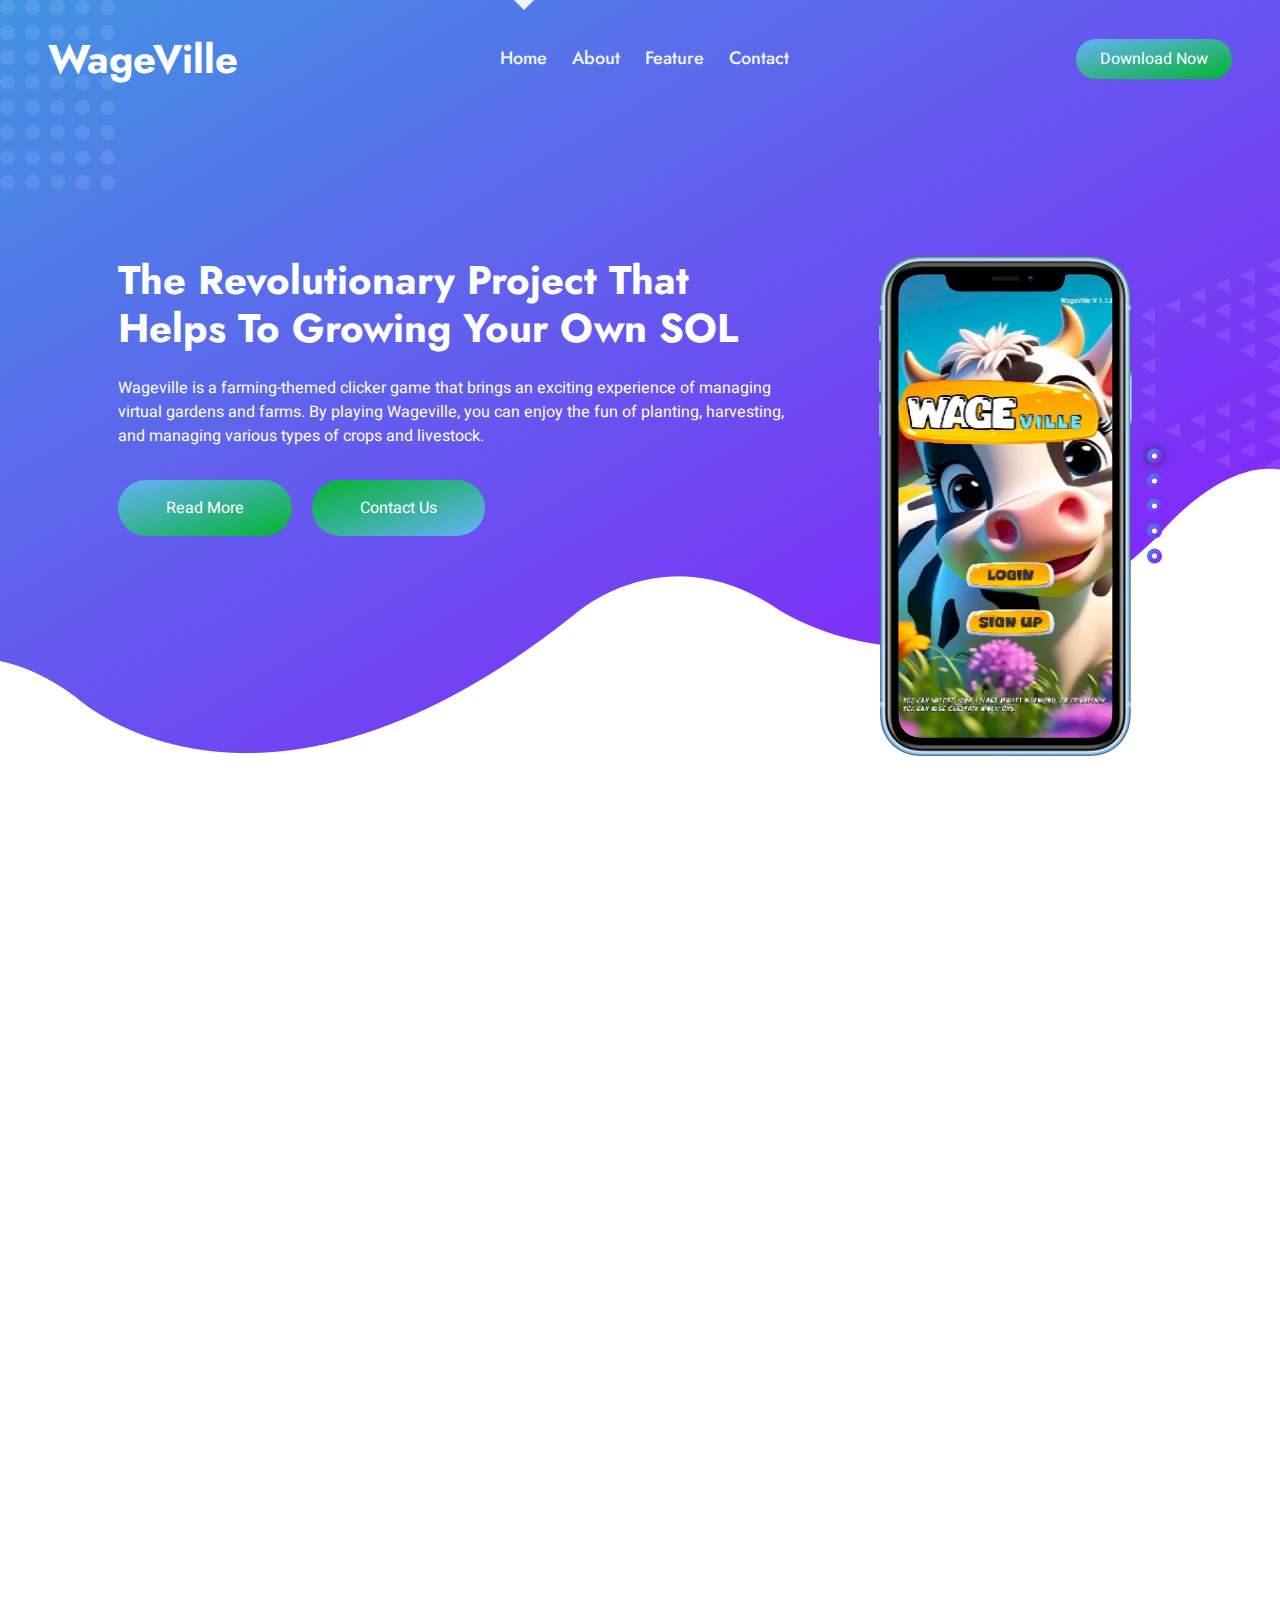
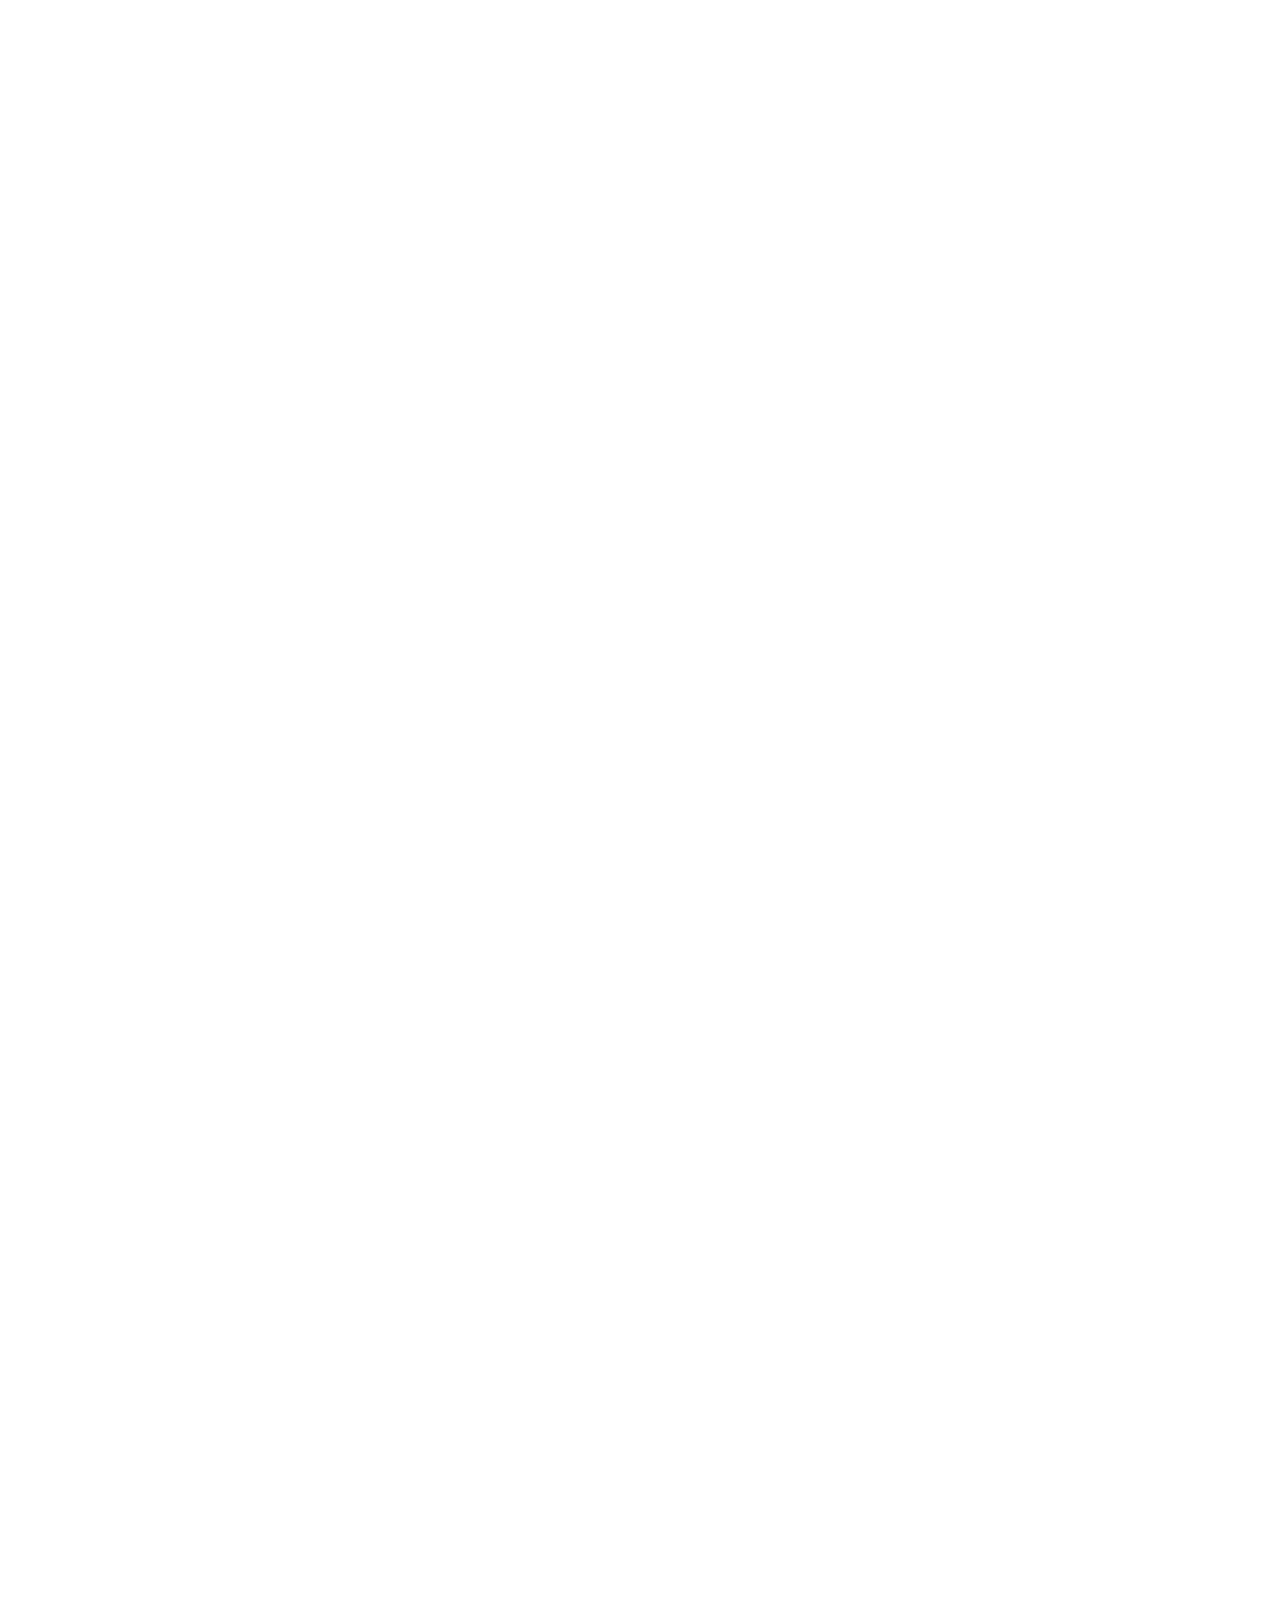
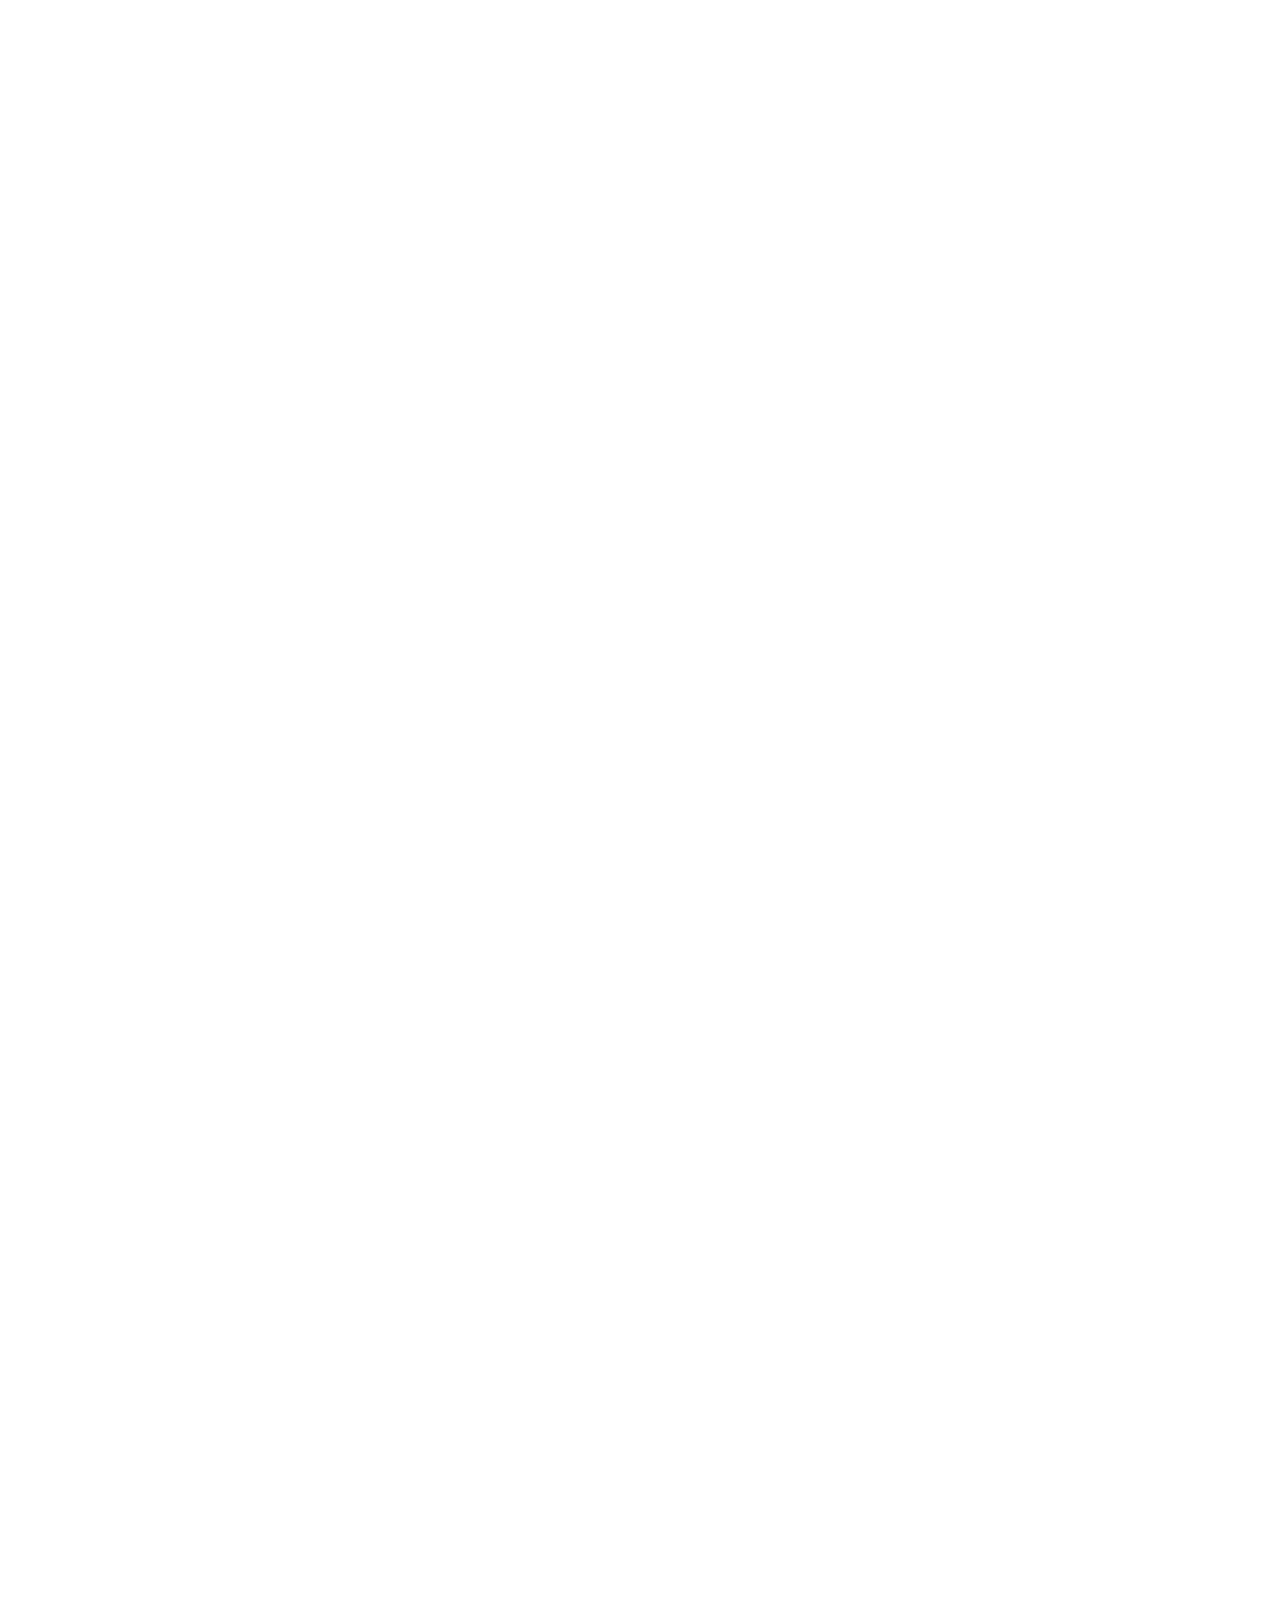
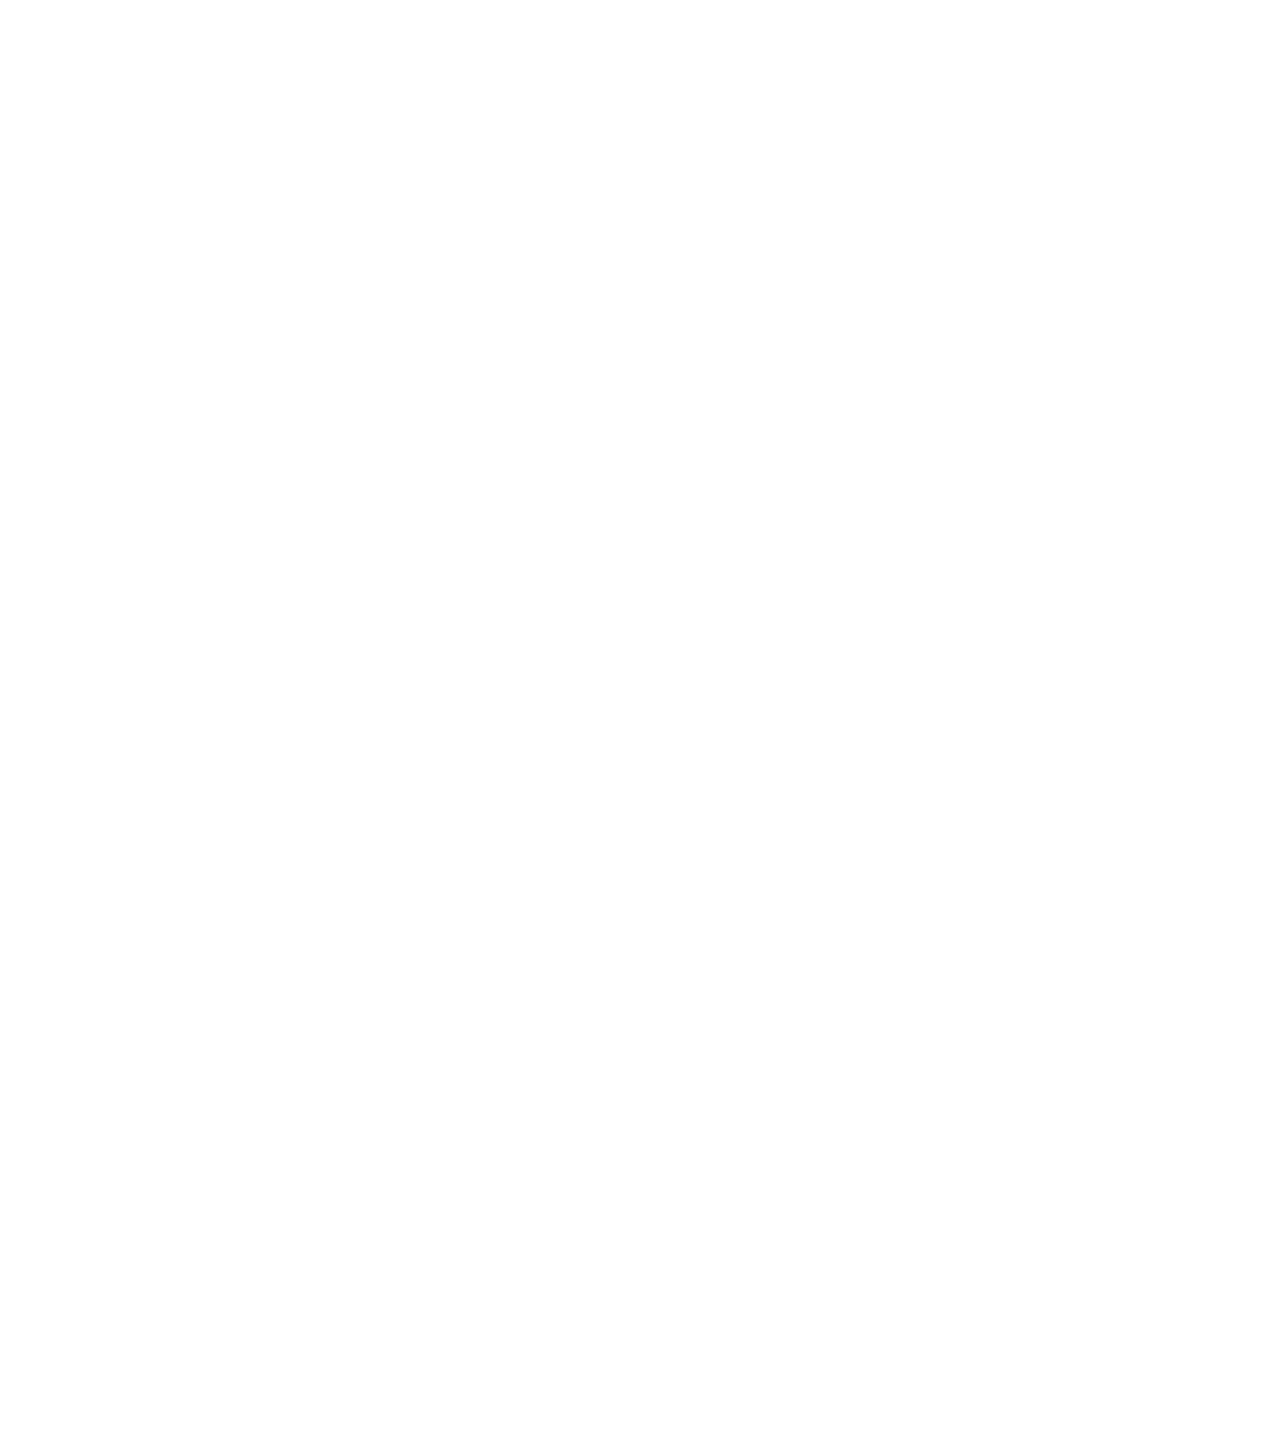
==== commit 3ea2f0ac: "first commit" ====
--- a/index.html
+++ b/index.html
@@ -1,299 +1,551 @@
 <!DOCTYPE html>
 <html lang="en">
+
 <head>
-<meta charset="utf-8">
-<meta name="viewport" content="width=device-width, initial-scale=1.0">
-<meta name="description" content="">
-<meta name="author" content="webthemez">
-<title>WageVille | Solana Gaming</title>
-
-<!-- Bootstrap core CSS -->
-<link href="assets/css/bootstrap.css" rel="stylesheet">
-
-<!-- Custom CSS -->
-<link href="https://fonts.googleapis.com/css?family=Open+Sans:400,700,800,600|Raleway:600,700,800&display=swap" rel="stylesheet">
-<link href="assets/css/styles.css" rel="stylesheet">
-<link href="assets/css/font-awesome.min.css" rel="stylesheet">
-<link href="assets/css/animate-custom.css" rel="stylesheet"> 
-<script src="assets/js/jquery.min.js"></script>
-<script type="text/javascript" src="assets/js/modernizr.custom.js"></script>
-
-
-<!-- HTML5 Shim and Respond.js IE8 support of HTML5 elements and media queries --> 
-<!--[if lt IE 9]>
-        <script src="https://oss.maxcdn.com/libs/html5shiv/3.7.0/html5shiv.js"></script>
-        <script src="https://oss.maxcdn.com/libs/respond.js/1.4.2/respond.min.js"></script>
-    <![endif]-->
+    <meta charset="utf-8">
+    <title>WageVille - Solana Earning Game</title>
+    <meta content="width=device-width, initial-scale=1.0" name="viewport">
+    <meta content="" name="keywords">
+    <meta content="" name="description">
+
+    <!-- Favicon -->
+    <link href="img/favicon.png" rel="icon">
+
+    <!-- Google Web Fonts -->
+    <link rel="preconnect" href="https://fonts.googleapis.com">
+    <link rel="preconnect" href="https://fonts.gstatic.com" crossorigin>
+    <link href="https://fonts.googleapis.com/css2?family=Heebo:wght@400;500&family=Jost:wght@500;600;700&display=swap" rel="stylesheet"> 
+
+    <!-- Icon Font Stylesheet -->
+    <link href="https://cdnjs.cloudflare.com/ajax/libs/font-awesome/5.10.0/css/all.min.css" rel="stylesheet">
+    <link href="https://cdn.jsdelivr.net/npm/bootstrap-icons@1.4.1/font/bootstrap-icons.css" rel="stylesheet">
+
+    <!-- Libraries Stylesheet -->
+    <link href="lib/animate/animate.min.css" rel="stylesheet">
+    <link href="lib/owlcarousel/assets/owl.carousel.min.css" rel="stylesheet">
+
+    <!-- Customized Bootstrap Stylesheet -->
+    <link href="css/bootstrap.min.css" rel="stylesheet">
+
+    <!-- Template Stylesheet -->
+    <link href="css/style.css" rel="stylesheet">
 </head>
-<body data-target="#navbar-main">
-<div id="navbar-main"> 
-  <!-- Fixed navbar -->
-  <div class="navbar navbar-inverse navbar-fixed-top">
-    <div class="container">
-      <div class="navbar-header">
-        <div class="pull-left logo">
-          <a class="" href="index.html"><img src="assets/img/logo.png" alt="WageVille Logo"/></a>
-        </div>
-        <button type="button" class="navbar-toggle" data-toggle="collapse" data-target=".navbar-collapse"> 
-          <span class="icon-bar"></span> 
-          <span class="icon-bar"></span> 
-          <span class="icon-bar"></span> 
-        </button>
-      </div>
-      <div class="navbar-collapse collapse">
-        <ul class="nav navbar-nav pull-right">
-          <li><a href="index.html" class="smoothScroll">Home</a></li>
-          <li><a href="whitepaper.html" class="smoothScroll">Whitepaper</a></li>
-          <li><a href="roadmap.html" class="smoothScroll">Roadmap</a></li>
-          <li><a href="https://t.me/wagetoken" class="smoothScroll">Download</a></li>
-          <li><a href="airdrop.html" class="smoothScroll">Airdrop</a></li>
-        </ul>
-      </div>
+
+<body data-bs-spy="scroll" data-bs-target=".navbar" data-bs-offset="51">
+    <div class="container-xxl bg-white p-0">
+        <!-- Spinner Start -->
+        <div id="spinner" class="show bg-white position-fixed translate-middle w-100 vh-100 top-50 start-50 d-flex align-items-center justify-content-center">
+            <div class="spinner-grow text-primary" style="width: 3rem; height: 3rem;" role="status">
+                <span class="sr-only">Loading...</span>
+            </div>
+        </div>
+        <!-- Spinner End -->
+
+
+        <!-- Navbar & Hero Start -->
+        <div class="container-xxl position-relative p-0" id="home">
+
+            <!-- Navbar Start -->
+            <div id="navbar-placeholder"></div>
+            <!-- Navbar end -->
+
+            <div class="container-xxl bg-primary hero-header">
+                <div class="container px-lg-5">
+                    <div class="row g-5">
+                        <div class="col-lg-8 text-center text-lg-start">
+                            <h1 class="text-white mb-4 animated slideInDown">The Revolutionary Project That Helps To Growing Your Own SOL</h1>
+                            <p class="text-white pb-3 animated slideInDown">Wageville is a farming-themed clicker game that brings an exciting experience of managing virtual gardens and farms. By playing Wageville, you can enjoy the fun of planting, harvesting, and managing various types of crops and livestock.</p>
+                            <a href="#about" class="btn btn-primary-gradient py-sm-3 px-4 px-sm-5 rounded-pill me-3 animated slideInLeft">Read More</a>
+                            <a href="t.me/wagetoken" class="btn btn-secondary-gradient py-sm-3 px-4 px-sm-5 rounded-pill animated slideInRight">Contact Us</a>
+                        </div>
+                        <div class="col-lg-4 d-flex justify-content-center justify-content-lg-end wow fadeInUp" data-wow-delay="0.3s">
+                            <div class="owl-carousel screenshot-carousel">
+                                <img class="img-fluid" src="img/screenshot-1.webp" alt="">
+                                <img class="img-fluid" src="img/screenshot-2.webp" alt="">
+                                <img class="img-fluid" src="img/screenshot-3.webp" alt="">
+                                <img class="img-fluid" src="img/screenshot-4.webp" alt="">
+                                <img class="img-fluid" src="img/screenshot-5.webp" alt="">
+                            </div>
+                        </div>
+                    </div>
+                </div>
+            </div>
+        </div>
+        <!-- Navbar & Hero End -->
+
+
+        <!-- About Start -->
+        <div class="container-xxl py-5" id="about">
+            <div class="container py-5 px-lg-5">
+                <div class="row g-5 align-items-center">
+                    <div class="col-lg-6 wow fadeInUp" data-wow-delay="0.1s">
+                        <h5 class="text-primary-gradient fw-medium">About App</h5>
+                        <h1 class="mb-4">WageVille | Solana Earning Game</h1>
+                        <p class="mb-4">Wageville is a farming-themed clicker game that brings an exciting experience of managing virtual gardens and farms. By playing Wageville, you can enjoy the fun of planting, harvesting, and managing various types of crops and livestock.<br/><br/>Additionally, Wageville offers interesting features to earn in-game diamonds that can be withdrawn into Wage Tokens or Solana, as our game is integrated with the Solana network. We also provide a feature to generate Solana wallets directly within the game for easy transaction and digital asset management.</p>
+                        <div class="row g-4 mb-4">
+                            <div class="col-sm-6 wow fadeIn" data-wow-delay="0.5s">
+                                <div class="d-flex">
+                                    <i class="fa fa-cogs fa-2x text-primary-gradient flex-shrink-0 mt-1"></i>
+                                    <div class="ms-3">
+                                        <h2 class="mb-0" data-toggle="counter-up">30</h2>
+                                        <p class="text-primary-gradient mb-0">Active Install</p>
+                                    </div>
+                                </div>
+                            </div>
+                            <div class="col-sm-6 wow fadeIn" data-wow-delay="0.7s">
+                                <div class="d-flex">
+                                    <i class="fa fa-comments fa-2x text-secondary-gradient flex-shrink-0 mt-1"></i>
+                                    <div class="ms-3">
+                                        <h2 class="mb-0" data-toggle="counter-up">50</h2>
+                                        <p class="text-secondary-gradient mb-0">Clients Reviews</p>
+                                    </div>
+                                </div>
+                            </div>
+                        </div>
+                        <a href="#download" class="btn btn-primary-gradient py-sm-3 px-4 px-sm-5 rounded-pill mt-3">Download</a>
+                    </div>
+                    <div class="col-lg-6">
+                        <img class="img-fluid wow fadeInUp" data-wow-delay="0.5s" src="img/about.png">
+                    </div>
+                </div>
+            </div>
+        </div>
+        <!-- About End -->
+
+
+        <!-- Features Start -->
+        <div class="container-xxl py-5" id="feature">
+            <div class="container py-5 px-lg-5">
+                <div class="text-center wow fadeInUp" data-wow-delay="0.1s">
+                    <h5 class="text-primary-gradient fw-medium">App Features</h5>
+                    <h1 class="mb-5">WageVille | Solana Earning Game</h1>
+                </div>
+                <div class="row g-4">
+                    <div class="col-lg-4 col-md-6 wow fadeInUp" data-wow-delay="0.1s">
+                        <div class="feature-item bg-light rounded p-4">
+                            <div class="d-inline-flex align-items-center justify-content-center bg-primary-gradient rounded-circle mb-4" style="width: 60px; height: 60px;">
+                                <i class="fa fa-eye text-white fs-4"></i>
+                            </div>
+                            <h5 class="mb-3">Easy To Play</h5>
+                            <p class="m-0">You will be presented with a game that is exciting and easy to play. Everyone will enjoy playing it.</p>
+                        </div>
+                    </div>
+                    <div class="col-lg-4 col-md-6 wow fadeInUp" data-wow-delay="0.3s">
+                        <div class="feature-item bg-light rounded p-4">
+                            <div class="d-inline-flex align-items-center justify-content-center bg-secondary-gradient rounded-circle mb-4" style="width: 60px; height: 60px;">
+                                <i class="fa fa-layer-group text-white fs-4"></i>
+                            </div>
+                            <h5 class="mb-3">Easy To Win</h5>
+                            <p class="m-0">Victory is in your hands. Not only is it free to play, but you can also get rewards without any difficult conditions.</p>
+                        </div>
+                    </div>
+                    <div class="col-lg-4 col-md-6 wow fadeInUp" data-wow-delay="0.5s">
+                        <div class="feature-item bg-light rounded p-4">
+                            <div class="d-inline-flex align-items-center justify-content-center bg-primary-gradient rounded-circle mb-4" style="width: 60px; height: 60px;">
+                                <i class="fa fa-edit text-white fs-4"></i>
+                            </div>
+                            <h5 class="mb-3">Solana Blockchain</h5>
+                            <p class="m-0">Rewards in the form of Solana and Wage Tokens run on the Solana blockchain, allowing you to enjoy the benefits of investing while playing.</p>
+                        </div>
+                    </div>
+                    <div class="col-lg-4 col-md-6 wow fadeInUp" data-wow-delay="0.1s">
+                        <div class="feature-item bg-light rounded p-4">
+                            <div class="d-inline-flex align-items-center justify-content-center bg-secondary-gradient rounded-circle mb-4" style="width: 60px; height: 60px;">
+                                <i class="fa fa-shield-alt text-white fs-4"></i>
+                            </div>
+                            <h5 class="mb-3">Fully Secured</h5>
+                            <p class="m-0">All transactions are carried out on the Solana blockchain, making them very secure. User data will not be shared with anyone, we will never store your important data.</p>
+                        </div>
+                    </div>
+                    <div class="col-lg-4 col-md-6 wow fadeInUp" data-wow-delay="0.3s">
+                        <div class="feature-item bg-light rounded p-4">
+                            <div class="d-inline-flex align-items-center justify-content-center bg-primary-gradient rounded-circle mb-4" style="width: 60px; height: 60px;">
+                                <i class="fa fa-cloud text-white fs-4"></i>
+                            </div>
+                            <h5 class="mb-3">Wage Token</h5>
+                            <p class="m-0">When playing, you will earn Wage Tokens, whose value will continue to increase as the number of players grows.</p>
+                        </div>
+                    </div>
+                    <div class="col-lg-4 col-md-6 wow fadeInUp" data-wow-delay="0.5s">
+                        <div class="feature-item bg-light rounded p-4">
+                            <div class="d-inline-flex align-items-center justify-content-center bg-secondary-gradient rounded-circle mb-4" style="width: 60px; height: 60px;">
+                                <i class="fa fa-mobile-alt text-white fs-4"></i>
+                            </div>
+                            <h5 class="mb-3">Fully Responsive</h5>
+                            <p class="m-0">WageVille has been reviewed by the Google Play Store, allowing this game to be played on various devices.</p>
+                        </div>
+                    </div>
+                </div>
+            </div>
+        </div>
+        <!-- Features End -->
+
+
+        <!-- Screenshot Start -->
+        <div class="container-xxl py-5">
+            <div class="container py-5 px-lg-5">
+                <div class="row g-5 align-items-center">
+                    <div class="col-lg-8 wow fadeInUp" data-wow-delay="0.1s">
+                        <h5 class="text-primary-gradient fw-medium">Whitepaper</h5>
+                        <h1 class="mb-4">Combining the addictive gameplay, excitement of agricultural management.</h1>
+                        <p class="mb-4">WageVille offers players a unique and rewarding gaming experience. Set in a picturesque countryside setting, players are tasked with building and managing their own virtual farm, from planting and harvesting crops to raising and caring for livestock.</p>
+                        <p><i class="fa fa-check text-primary-gradient me-3"></i>How To Play</p>
+                        <p><i class="fa fa-check text-primary-gradient me-3"></i>Wage Token Road Map</p>
+                        <p class="mb-4"><i class="fa fa-check text-primary-gradient me-3"></i>Wage Token Tokenomic</p>
+                        <a href="whitepaper.html" class="btn btn-primary-gradient py-sm-3 px-4 px-sm-5 rounded-pill mt-3">Read More</a>
+                    </div>
+                    <div class="col-lg-4 d-flex justify-content-center justify-content-lg-end wow fadeInUp" data-wow-delay="0.3s">
+                        <div class="owl-carousel screenshot-carousel">
+                            <img class="img-fluid" src="img/screenshot-1.webp" alt="">
+                            <img class="img-fluid" src="img/screenshot-2.webp" alt="">
+                            <img class="img-fluid" src="img/screenshot-3.webp" alt="">
+                            <img class="img-fluid" src="img/screenshot-4.webp" alt="">
+                            <img class="img-fluid" src="img/screenshot-5.webp" alt="">
+                        </div>
+                    </div>
+                </div>
+            </div>
+        </div>
+        <!-- Screenshot End -->
+
+
+        <!-- Process Start -->
+        <div class="container-xxl py-5">
+            <div class="container py-5 px-lg-5">
+                <div class="text-center pb-4 wow fadeInUp" data-wow-delay="0.1s">
+                    <h5 class="text-primary-gradient fw-medium">How It Works</h5>
+                    <h1 class="mb-5">3 Easy Steps</h1>
+                </div>
+                <div class="row gy-5 gx-4 justify-content-center">
+                    <div class="col-lg-4 col-sm-6 text-center pt-4 wow fadeInUp" data-wow-delay="0.1s">
+                        <div class="position-relative bg-light rounded pt-5 pb-4 px-4">
+                            <div class="d-inline-flex align-items-center justify-content-center bg-primary-gradient rounded-circle position-absolute top-0 start-50 translate-middle shadow" style="width: 100px; height: 100px;">
+                                <i class="fa fa-cog fa-3x text-white"></i>
+                            </div>
+                            <h5 class="mt-4 mb-3">Install the App</h5>
+                            <p class="mb-0">The first step you need to do is install the application, you can get it on Google Playstore.</p>
+                        </div>
+                    </div>
+                    <div class="col-lg-4 col-sm-6 text-center pt-4 wow fadeInUp" data-wow-delay="0.3s">
+                        <div class="position-relative bg-light rounded pt-5 pb-4 px-4">
+                            <div class="d-inline-flex align-items-center justify-content-center bg-secondary-gradient rounded-circle position-absolute top-0 start-50 translate-middle shadow" style="width: 100px; height: 100px;">
+                                <i class="fa fa-address-card fa-3x text-white"></i>
+                            </div>
+                            <h5 class="mt-4 mb-3">Setup Your Wallet</h5>
+                            <p class="mb-0">Prepare your profile, generate a new Solana wallet in the game and you can use this wallet in another Solana wallet.</p>
+                        </div>
+                    </div>
+                    <div class="col-lg-4 col-sm-6 text-center pt-4 wow fadeInUp" data-wow-delay="0.5s">
+                        <div class="position-relative bg-light rounded pt-5 pb-4 px-4">
+                            <div class="d-inline-flex align-items-center justify-content-center bg-primary-gradient rounded-circle position-absolute top-0 start-50 translate-middle shadow" style="width: 100px; height: 100px;">
+                                <i class="fa fa-check fa-3x text-white"></i>
+                            </div>
+                            <h5 class="mt-4 mb-3">Happy Farming</h5>
+                            <p class="mb-0">All preparations have been completed, you just have to play and farm Solana and wage as many tokens as you can.</p>
+                        </div>
+                    </div>
+                </div>
+            </div>
+        </div>
+        <!-- Process Start -->
+
+
+        <!-- Download Start -->
+        <div id="download-placeholder"></div>
+
+        
+        <!-- Pricing Start -->
+        <!-- <div class="container-xxl py-5" id="pricing">
+            <div class="container py-5 px-lg-5">
+                <div class="text-center wow fadeInUp" data-wow-delay="0.1s">
+                    <h5 class="text-primary-gradient fw-medium">Pricing Plan</h5>
+                    <h1 class="mb-5">Choose Your Plan</h1>
+                </div>
+                <div class="tab-class text-center pricing wow fadeInUp" data-wow-delay="0.1s">
+                    <ul class="nav nav-pills d-inline-flex justify-content-center bg-primary-gradient rounded-pill mb-5">
+                        <li class="nav-item">
+                            <button class="nav-link active" data-bs-toggle="pill" href="#tab-1">Monthly</button>
+                        </li>
+                        <li class="nav-item">
+                            <button class="nav-link" data-bs-toggle="pill" href="#tab-2">Yearly</button>
+                        </li>
+                    </ul>
+                    <div class="tab-content text-start">
+                        <div id="tab-1" class="tab-pane fade show p-0 active">
+                            <div class="row g-4">
+                                <div class="col-lg-4">
+                                    <div class="bg-light rounded">
+                                        <div class="border-bottom p-4 mb-4">
+                                            <h4 class="text-primary-gradient mb-1">Starter Plan</h4>
+                                            <span>Powerful & Awesome Features</span>
+                                        </div>
+                                        <div class="p-4 pt-0">
+                                            <h1 class="mb-3">
+                                                <small class="align-top" style="font-size: 22px; line-height: 45px;">$</small>14.99<small
+                                                    class="align-bottom" style="font-size: 16px; line-height: 40px;">/ Month</small>
+                                            </h1>
+                                            <div class="d-flex justify-content-between mb-3"><span>HTML5 & CSS3</span><i class="fa fa-check text-primary-gradient pt-1"></i></div>
+                                            <div class="d-flex justify-content-between mb-3"><span>Bootstrap v5</span><i class="fa fa-check text-primary-gradient pt-1"></i></div>
+                                            <div class="d-flex justify-content-between mb-3"><span>Responsive Layout</span><i class="fa fa-check text-primary-gradient pt-1"></i></div>
+                                            <div class="d-flex justify-content-between mb-2"><span>Cross-browser Support</span><i class="fa fa-check text-primary-gradient pt-1"></i></div>
+                                            <a href="" class="btn btn-primary-gradient rounded-pill py-2 px-4 mt-4">Get Started</a>
+                                        </div>
+                                    </div>
+                                </div>
+                                <div class="col-lg-4">
+                                    <div class="bg-light rounded border">
+                                        <div class="border-bottom p-4 mb-4">
+                                            <h4 class="text-primary-gradient mb-1">Advance Plan</h4>
+                                            <span>Powerful & Awesome Features</span>
+                                        </div>
+                                        <div class="p-4 pt-0">
+                                            <h1 class="mb-3">
+                                                <small class="align-top" style="font-size: 22px; line-height: 45px;">$</small>24.99<small
+                                                    class="align-bottom" style="font-size: 16px; line-height: 40px;">/ Month</small>
+                                            </h1>
+                                            <div class="d-flex justify-content-between mb-3"><span>HTML5 & CSS3</span><i class="fa fa-check text-primary-gradient pt-1"></i></div>
+                                            <div class="d-flex justify-content-between mb-3"><span>Bootstrap v5</span><i class="fa fa-check text-primary-gradient pt-1"></i></div>
+                                            <div class="d-flex justify-content-between mb-3"><span>Responsive Layout</span><i class="fa fa-check text-primary-gradient pt-1"></i></div>
+                                            <div class="d-flex justify-content-between mb-2"><span>Cross-browser Support</span><i class="fa fa-check text-primary-gradient pt-1"></i></div>
+                                            <a href="" class="btn btn-secondary-gradient rounded-pill py-2 px-4 mt-4">Get Started</a>
+                                        </div>
+                                    </div>
+                                </div>
+                                <div class="col-lg-4">
+                                    <div class="bg-light rounded">
+                                        <div class="border-bottom p-4 mb-4">
+                                            <h4 class="text-primary-gradient mb-1">Premium Plan</h4>
+                                            <span>Powerful & Awesome Features</span>
+                                        </div>
+                                        <div class="p-4 pt-0">
+                                            <h1 class="mb-3">
+                                                <small class="align-top" style="font-size: 22px; line-height: 45px;">$</small>34.99<small
+                                                    class="align-bottom" style="font-size: 16px; line-height: 40px;">/ Month</small>
+                                            </h1>
+                                            <div class="d-flex justify-content-between mb-3"><span>HTML5 & CSS3</span><i class="fa fa-check text-primary-gradient pt-1"></i></div>
+                                            <div class="d-flex justify-content-between mb-3"><span>Bootstrap v5</span><i class="fa fa-check text-primary-gradient pt-1"></i></div>
+                                            <div class="d-flex justify-content-between mb-3"><span>Responsive Layout</span><i class="fa fa-check text-primary-gradient pt-1"></i></div>
+                                            <div class="d-flex justify-content-between mb-2"><span>Cross-browser Support</span><i class="fa fa-check text-primary-gradient pt-1"></i></div>
+                                            <a href="" class="btn btn-primary-gradient rounded-pill py-2 px-4 mt-4">Get Started</a>
+                                        </div>
+                                    </div>
+                                </div>
+                            </div>
+                        </div>
+                        <div id="tab-2" class="tab-pane fade p-0">
+                            <div class="row g-4">
+                                <div class="col-lg-4">
+                                    <div class="bg-light rounded">
+                                        <div class="border-bottom p-4 mb-4">
+                                            <h4 class="text-primary-gradient mb-1">Starter Plan</h4>
+                                            <span>Powerful & Awesome Features</span>
+                                        </div>
+                                        <div class="p-4 pt-0">
+                                            <h1 class="mb-3">
+                                                <small class="align-top" style="font-size: 22px; line-height: 45px;">$</small>114.99<small
+                                                    class="align-bottom" style="font-size: 16px; line-height: 40px;">/ Yearly</small>
+                                            </h1>
+                                            <div class="d-flex justify-content-between mb-3"><span>HTML5 & CSS3</span><i class="fa fa-check text-primary-gradient pt-1"></i></div>
+                                            <div class="d-flex justify-content-between mb-3"><span>Bootstrap v5</span><i class="fa fa-check text-primary-gradient pt-1"></i></div>
+                                            <div class="d-flex justify-content-between mb-3"><span>Responsive Layout</span><i class="fa fa-check text-primary-gradient pt-1"></i></div>
+                                            <div class="d-flex justify-content-between mb-2"><span>Cross-browser Support</span><i class="fa fa-check text-primary-gradient pt-1"></i></div>
+                                            <a href="" class="btn btn-primary-gradient rounded-pill py-2 px-4 mt-4">Get Started</a>
+                                        </div>
+                                    </div>
+                                </div>
+                                <div class="col-lg-4">
+                                    <div class="bg-light rounded border">
+                                        <div class="border-bottom p-4 mb-4">
+                                            <h4 class="text-primary-gradient mb-1">Advance Plan</h4>
+                                            <span>Powerful & Awesome Features</span>
+                                        </div>
+                                        <div class="p-4 pt-0">
+                                            <h1 class="mb-3">
+                                                <small class="align-top" style="font-size: 22px; line-height: 45px;">$</small>124.99<small
+                                                    class="align-bottom" style="font-size: 16px; line-height: 40px;">/ Yearly</small>
+                                            </h1>
+                                            <div class="d-flex justify-content-between mb-3"><span>HTML5 & CSS3</span><i class="fa fa-check text-primary-gradient pt-1"></i></div>
+                                            <div class="d-flex justify-content-between mb-3"><span>Bootstrap v5</span><i class="fa fa-check text-primary-gradient pt-1"></i></div>
+                                            <div class="d-flex justify-content-between mb-3"><span>Responsive Layout</span><i class="fa fa-check text-primary-gradient pt-1"></i></div>
+                                            <div class="d-flex justify-content-between mb-2"><span>Cross-browser Support</span><i class="fa fa-check text-primary-gradient pt-1"></i></div>
+                                            <a href="" class="btn btn-primary-gradient rounded-pill py-2 px-4 mt-4">Get Started</a>
+                                        </div>
+                                    </div>
+                                </div>
+                                <div class="col-lg-4">
+                                    <div class="bg-light rounded">
+                                        <div class="border-bottom p-4 mb-4">
+                                            <h4 class="text-primary-gradient mb-1">Premium Plan</h4>
+                                            <span>Powerful & Awesome Features</span>
+                                        </div>
+                                        <div class="p-4 pt-0">
+                                            <h1 class="mb-3">
+                                                <small class="align-top" style="font-size: 22px; line-height: 45px;">$</small>134.99<small
+                                                    class="align-bottom" style="font-size: 16px; line-height: 40px;">/ Yearly</small>
+                                            </h1>
+                                            <div class="d-flex justify-content-between mb-3"><span>HTML5 & CSS3</span><i class="fa fa-check text-primary-gradient pt-1"></i></div>
+                                            <div class="d-flex justify-content-between mb-3"><span>Bootstrap v5</span><i class="fa fa-check text-primary-gradient pt-1"></i></div>
+                                            <div class="d-flex justify-content-between mb-3"><span>Responsive Layout</span><i class="fa fa-check text-primary-gradient pt-1"></i></div>
+                                            <div class="d-flex justify-content-between mb-2"><span>Cross-browser Support</span><i class="fa fa-check text-primary-gradient pt-1"></i></div>
+                                            <a href="" class="btn btn-primary-gradient rounded-pill py-2 px-4 mt-4">Get Started</a>
+                                        </div>
+                                    </div>
+                                </div>
+                            </div>
+                        </div>
+                    </div>
+                </div>
+            </div>
+        </div> -->
+        <!-- Pricing End -->
+
+
+        <!-- Testimonial Start -->
+        <div class="container-xxl py-5" id="review">
+            <div class="container py-5 px-lg-5">
+                <div class="text-center wow fadeInUp" data-wow-delay="0.1s">
+                    <h5 class="text-primary-gradient fw-medium">Our Commitment</h5>
+                    <h1 class="mb-5">Wage Digital Project Team</h1>
+                </div>
+                <div class="owl-carousel testimonial-carousel wow fadeInUp" data-wow-delay="0.1s">
+                    <div class="testimonial-item rounded p-4">
+                        <div class="d-flex align-items-center mb-4">
+                            <img class="img-fluid bg-white rounded flex-shrink-0 p-1" src="img/Amanda.webp" style="width: 85px; height: 85px;">
+                            <div class="ms-4">
+                                <h5 class="mb-1">Amanda</h5>
+                                <p class="mb-1">Lead Developer</p>
+                                <!-- <div>
+                                    <small class="fa fa-star text-warning"></small>
+                                    <small class="fa fa-star text-warning"></small>
+                                    <small class="fa fa-star text-warning"></small>
+                                    <small class="fa fa-star text-warning"></small>
+                                    <small class="fa fa-star text-warning"></small>
+                                </div> -->
+                            </div>
+                        </div>
+                        <p class="mb-0">Provide a seamless and rewarding experience for all players, ensuring continuous improvement and excellence in every aspect of development.</p>
+                    </div>
+                    <div class="testimonial-item rounded p-4">
+                        <div class="d-flex align-items-center mb-4">
+                            <img class="img-fluid bg-white rounded flex-shrink-0 p-1" src="img/Victor.webp" style="width: 85px; height: 85px;">
+                            <div class="ms-4">
+                                <h5 class="mb-1">Victor Wong</h5>
+                                <p class="mb-1">CEO</p>
+                                <!-- <div>
+                                    <small class="fa fa-star text-warning"></small>
+                                    <small class="fa fa-star text-warning"></small>
+                                    <small class="fa fa-star text-warning"></small>
+                                    <small class="fa fa-star text-warning"></small>
+                                    <small class="fa fa-star text-warning"></small>
+                                </div> -->
+                            </div>
+                        </div>
+                        <p class="mb-0">driving the vision of our Solana earning game, ensuring strategic growth, and delivering exceptional value to our players and stakeholders.</p>
+                    </div>
+                    <div class="testimonial-item rounded p-4">
+                        <div class="d-flex align-items-center mb-4">
+                            <img class="img-fluid bg-white rounded flex-shrink-0 p-1" src="img/Huang.webp" style="width: 85px; height: 85px;">
+                            <div class="ms-4">
+                                <h5 class="mb-1">Fahim Smith</h5>
+                                <p class="mb-1">Founder</p>
+                                <!-- <div>
+                                    <small class="fa fa-star text-warning"></small>
+                                    <small class="fa fa-star text-warning"></small>
+                                    <small class="fa fa-star text-warning"></small>
+                                    <small class="fa fa-star text-warning"></small>
+                                    <small class="fa fa-star text-warning"></small>
+                                </div> -->
+                            </div>
+                        </div>
+                        <p class="mb-0">Fostering innovation, ensuring a seamless user experience, and building a secure, rewarding platform. My commitment is to lead our team with integrity and passion, driving WageVille to new heights in the play-to-earn gaming industry.</p>
+                    </div>
+                    <div class="testimonial-item rounded p-4">
+                        <div class="d-flex align-items-center mb-4">
+                            <img class="img-fluid bg-white rounded flex-shrink-0 p-1" src="img/team01.webp" style="width: 85px; height: 85px;">
+                            <div class="ms-4">
+                                <h5 class="mb-1">All Team</h5>
+                                <p class="mb-1">Marketing, Development, Finance, Community</p>
+                                <!-- <div>
+                                    <small class="fa fa-star text-warning"></small>
+                                    <small class="fa fa-star text-warning"></small>
+                                    <small class="fa fa-star text-warning"></small>
+                                    <small class="fa fa-star text-warning"></small>
+                                    <small class="fa fa-star text-warning"></small>
+                                </div> -->
+                            </div>
+                        </div>
+                        <p class="mb-0">As the team behind WageVille, we are united in our commitment to developing an exceptional Solana earning game. Our collective focus is on innovation, user satisfaction, and security.</p>
+                    </div>
+                </div>
+            </div>
+        </div>
+        <!-- Testimonial End -->
+
+
+        <!-- Contact Start -->
+        <div class="container-xxl py-5" id="contact">
+            <div class="container py-5 px-lg-5">
+                <div class="text-center wow fadeInUp" data-wow-delay="0.1s">
+                    <h5 class="text-primary-gradient fw-medium">Contact Us</h5>
+                    <h1 class="mb-5">Get In Touch!</h1>
+                </div>
+                <div class="row justify-content-center">
+                    <div class="col-lg-9">
+                        <div class="wow fadeInUp" data-wow-delay="0.3s">
+                            <p class="text-center mb-4">We are very happy with your presence, please ask us questions, criticism & suggestions. Please join our channel so we can get to know each other better.</a>.</p>
+                            
+                            <div class="row g-4">
+                                <div class="col-sm-6 wow fadeIn" data-wow-delay="0.7s" >
+                                    <a href="https://discord.gg/3Kb3WwAW" class="d-flex bg-secondary-gradient rounded py-3 px-4">
+                                        <i class="fab fa-discord fa-3x text-white flex-shrink-0"></i>
+                                        <div class="ms-3">
+                                            <p class="text-white mb-0">Join Now</p>
+                                            <h5 class="text-white mb-0">Discord Server</h5>
+                                        </div>
+                                    </a>
+                                </div> 
+                                <div class="col-sm-6 wow fadeIn" data-wow-delay="0.7s" >
+                                    <a href="t.me/wagetoken" class="d-flex bg-secondary-gradient rounded py-3 px-4">
+                                        <i class="fab fa-telegram fa-3x text-white flex-shrink-0"></i>
+                                        <div class="ms-3">
+                                            <p class="text-white mb-0">Join Now</p>
+                                            <h5 class="text-white mb-0">Telegram Channel</h5>
+                                        </div>
+                                    </a>
+                                </div>  
+
+
+                            </div>
+                            
+                        </div>
+                    </div>
+                </div>
+            </div>
+        </div>
+        <!-- Contact End -->
+        
+
+        <!-- Footer Start -->
+        <div id="footer-placeholder"></div>
+        <!-- Footer End -->
+
+
+        <!-- Back to Top -->
+        <a href="#" class="btn btn-lg btn-lg-square back-to-top pt-2"><i class="bi bi-arrow-up text-white"></i></a>
     </div>
-  </div>
-</div>
-
-<!-- ==== HEADERWRAP ==== -->
-<div id="home-section">
-  <div id="headerwrap" name="home">
-    <header class="clearfix tb"> 
-      <div class="tb-cell text-center">
-        <i class="fa fa-rocket icon"></i>
-        <h1>Wage Gaming Zone</h1>
-        <h2>Play to Earn</h2>
-        <p>Join us in the excitement of Solana Play to Earn, where every move you make could lead to big rewards!</p>
-        <a href="https://t.me/wagetoken" class="smoothScroll btn btn-lg fa fa-download"> Download Now</a> 
-      </div>
-    </header>
-  </div>
-</div>
-
-<div class="div-pattern2"></div>
-
-<!-- ==== About ==== -->
-<div id="About" name="About">
-  <div class="container">
-    <div class="row">
-      <h2 class="centered">About Us</h2>
-      <hr>
-      <div class="col-lg-8 col-lg-offset-2">
-        <p class="large">Wageville is a farming-themed clicker game that brings an exciting experience of managing virtual gardens and farms. By playing Wageville, you can enjoy the fun of planting, harvesting, and managing various types of crops and livestock.</p>
-        <p class="large">Additionally, Wageville offers interesting features to earn in-game diamonds that can be withdrawn into Wage Tokens or Solana, as our game is integrated with the Solana network. We also provide a feature to generate Solana wallets directly within the game for easy transaction and digital asset management.</p>
-      </div>
-      <div class="col-lg-4 callout centered"> 
-        <i class="fa fa-tree fa-3x"></i>
-        <h3>Crops</h3>
-        <p>Enjoy the experience of planting various types of crops from around the world in Wageville.</p>
-      </div>
-      <div class="col-lg-4 callout centered"> 
-        <i class="fa fa-paw fa-3x"></i>
-        <h3>Livestock</h3>
-        <p>Build your farm and manage livestock to obtain valuable resources.</p>
-      </div>
-      <div class="col-lg-4 callout centered"> 
-        <i class="fa fa-usd fa-3x"></i>
-        <h3>Wage Tokens & Solana</h3>
-        <p>Earn diamonds in-game and exchange them into Wage Tokens or Solana for tangible benefits.</p>
-      </div>
-    </div>
-  </div>
-</div>
-
-<section class="hero-section section">  
-  <div class="container">
-    <div class="highlight tb">
-      <div class="tb-cell">
-        <p>Experience the excitement of farming like never before! Grow your crops, raise your livestock, and build your dream farm!<br><br>
-          Join Wageville now and embark on your farming adventure!</p>
-      </div>
-      <div class="links tb-cell">
-        <div class="reservation-link">
-          <a href="https://t.me/wageville" class="btn reservation-btn">PLAY NOW</a> 
-        </div> 
-      </div>
-    </div>
-  </div>
-</section>
-
-<div class="div-pattern"></div>
-
-<!-- ==== Why WageVille ==== -->
-<div id="WhyWageVille" name="WhyWageVille">
-  <div class="container">
-    <div class="row white">
-      <h2 class="centered">Why Choose WageVille</h2>
-      <hr>
-      <div class="col-md-6"> 
-        <img class="img-responsive" src="assets/img/about/about1.png" alt=""> 
-      </div>
-      <div class="col-md-6">
-        <h3>Who We Are</h3>
-        <p>Discover WageVille, where farming meets fun! Dive into a world of agricultural excitement and adventure.</p>
-        <h3>Why Choose Us?</h3>
-        <p>At WageVille, we offer an immersive farming experience like no other. With stunning visuals, engaging gameplay, and rewarding challenges, WageVille stands out as the ultimate choice for farming enthusiasts.</p>
-        <hr>
-      </div>
-    </div>
-  </div>
-</div>
-
-<!-- ==== The Project ==== -->
-<div id="Project" name="Project">
-  <div class="container">
-    <div class="row">
-      <h2 class="centered">The Project</h2>
-      <div class="col-lg-8 col-lg-offset-2 centered">
-        <p class="large">WageVille is a pioneering clicker game set in a vibrant farming universe. Dive into an immersive experience where you can cultivate your virtual farm, harvest crops, raise livestock, and earn rewards.</p>
-        <p class="large">WageVille introduces a novel concept where in-game diamonds can be converted into Wage Tokens or Solana cryptocurrency. Our integration with the Solana network ensures secure transactions and seamless gameplay.</p>
-        <p class="large">For more detailed information, you can access our whitepaper, roadmap, and tokenomics.</p>
-      </div>
-    </div>
-    <div class="row"> 
-      <div class="col-md-4">
-        <div class="grid overlay">
-          <figure> 
-            <img class="img-responsive" src="assets/img/about/whitepaper.png" alt="">
-            <figcaption>
-              <h5>Whitepaper</h5>
-              <a href="whitepaper.html" class="btn btn-default">More Details</a> 
-            </figcaption>
-          </figure>
-        </div>
-      </div> 
-      <div class="col-md-4">
-        <div class="grid overlay">
-          <figure> 
-            <img class="img-responsive" src="assets/img/about/tokenomic.png" alt="">
-            <figcaption>
-              <h5>Tokenomic</h5>
-              <a href="whitepaper.html/#tokenomicWP" class="btn btn-default">More Details</a> 
-            </figcaption>
-          </figure>
-        </div>
-      </div>
-      <div class="col-md-4">
-        <div class="grid overlay">
-          <figure> 
-            <img class="img-responsive" src="assets/img/about/roadmap1.png" alt="">
-            <figcaption>
-              <h5>Roadmap</h5>
-              <a href="roadmap.html" class="btn btn-default">More Details</a> 
-            </figcaption>
-          </figure>
-        </div>
-      </div>
-    </div>
-  </div>
-</div>
-
-<!-- ==== Team ==== -->
-<div id="team" name="team" style="color: #acacac;">
-  <div class="container">
-    <div class="row centered">
-      <h2 class="centered">Meet Our Team</h2>
-      <hr>
-      <div class="col-lg-8 col-lg-offset-2 centered">
-        <p>Meet the dedicated team behind WageVille. We are committed to delivering the best gaming experience and fostering a thriving community around the WageVille token.</p>
-        <p>Our team members are passionate individuals who bring diverse skills and expertise to the table. From game development to community management, we work tirelessly to ensure that WageVille exceeds your expectations.</p>
-        <p>Join us on this exciting journey as we continue to innovate, grow, and create unforgettable experiences for our players and token holders.</p>
-        <br/>
-      </div>
-      <div class="col-lg-3 centered">
-        <img class="img img-circle" src="assets/img/team/Amanda.png" height="120px" width="120px" alt="">
-        <h2><strong>Amanda</strong></h2>
-        <h4>Lead Developer</h4>
-        <p>Bringing innovation to every line of code.</p>
-        <a href="https://x.com/wagetoken"><i class="fa fa-twitter"></i></a>
-        <a href="https://t.me/wagetoken"><i class="fa fa-telegram" aria-hidden="true"></i></a>
-        <br/><br/>
-      </div>
-      <div class="col-lg-3 centered">
-        <img class="img img-circle" src="assets/img/team/Victor.png" height="120px" width="120px" alt="">
-        <h2><strong>Victor Wong</strong></h2>
-        <h4>CEO</h4>
-        <p>Driving the vision and strategy forward.</p>
-        <a href="https://x.com/wagetoken"><i class="fa fa-twitter"></i></a>
-        <a href="https://t.me/wagetoken"><i class="fa fa-telegram" aria-hidden="true"></i></a>
-        <br/><br/>
-      </div>
-      <div class="col-lg-3 centered">
-        <img class="img img-circle" src="assets/img/team/Huang.png" height="120px" width="120px" alt="">
-        <h2><strong>Fahim Huang</strong></h2>
-        <h4>Founder</h4>
-        <p>Setting the foundation for success.</p>
-        <a href="https://x.com/wagetoken"><i class="fa fa-twitter"></i></a>
-        <a href="https://t.me/wagetoken"><i class="fa fa-telegram" aria-hidden="true"></i></a>
-        <br/><br/>
-      </div>
-      <div class="col-lg-3 centered">
-        <img class="img img-circle" src="assets/img/team/Ethan.png" height="120px" width="120px" alt="">
-        <h2><strong>Ethan</strong></h2>
-        <h4>Co-founder</h4>
-        <p>Bringing entrepreneurial spirit to the team.</p>
-        <a href="https://x.com/wagetoken"><i class="fa fa-twitter"></i></a>
-        <a href="https://t.me/wagetoken"><i class="fa fa-telegram" aria-hidden="true"></i></a>
-        <br/><br/>
-      </div>
-      <div class="col-lg-3 centered">
-        <img class="img img-circle" src="assets/img/team/team01.png" height="120px" width="120px" alt="">
-        <h2><strong>All Team</strong></h2>
-        <h4>Marketing, Developer, Finance, Community</h4>
-        <p>Working together for development and building strong relationships across all aspects spread throughout the world.</p>
-        <a href="https://x.com/wagetoken"><i class="fa fa-twitter"></i></a>
-        <a href="https://t.me/wagetoken"><i class="fa fa-telegram" aria-hidden="true"></i></a>
-        <br/><br/>
-      </div>
-    </div>
-  </div>
-</div>
-
-<!-- ==== Contact ==== -->
-<div id="contact" name="contact">
-  <div class="container">
-    <div class="row">
-      <h2 class="centered">Get In Touch</h2>
-    </div>
-    <div class="row">
-      <div class="col-md-7">
-        <strong>Please give us your feedback!</strong>
-        <p>We value your feedback and would love to hear from you. Let us know how we can improve or if you have any questions or suggestions.</p>
-      </div>
-      <div class="col-md-5">
-        <i class="fa fa-envelope-o fa-2x"></i>
-        <p>admin@wageville.online</p>
-        <br/>
-        <i class="fa fa-telegram fa-2x"></i>
-        <p>@WageVille</p>
-      </div>
-    </div>
-  </div>
-</div>
-
-<div id="footerwrap">
-  <div class="container">
-    <div class="row">
-      <div class="col-md-8"> 
-        <span class="copyright" style="font-size: small;"><a href="privacypolicy.html">Privacy Policy</a> / <a href="disclaimer.html">Disclaimer</a> / <a href="tnc.html">Terms & Conditions</a></span> 
-        <br/><span class="copyright">Copyright &copy; 2024. Design by <a href="https://www.wageville.online">WageVille</a></span> 
-      </div>
-      <div class="col-md-4">
-        <ul class="list-inline social-buttons">
-          <li><a href="https://discord.gg/3Kb3WwAW"><svg xmlns="http://www.w3.org/2000/svg" width="24" height="24" fill="currentColor" class="bi bi-discord" viewBox="0 0 16 16"style="vertical-align: middle;">
-            <path d="M13.545 2.907a13.2 13.2 0 0 0-3.257-1.011.05.05 0 0 0-.052.025c-.141.25-.297.577-.406.833a12.2 12.2 0 0 0-3.658 0 8 8 0 0 0-.412-.833.05.05 0 0 0-.052-.025c-1.125.194-2.22.534-3.257 1.011a.04.04 0 0 0-.021.018C.356 6.024-.213 9.047.066 12.032q.003.022.021.037a13.3 13.3 0 0 0 3.995 2.02.05.05 0 0 0 .056-.019q.463-.63.818-1.329a.05.05 0 0 0-.01-.059l-.018-.011a9 9 0 0 1-1.248-.595.05.05 0 0 1-.02-.066l.015-.019q.127-.095.248-.195a.05.05 0 0 1 .051-.007c2.619 1.196 5.454 1.196 8.041 0a.05.05 0 0 1 .053.007q.121.1.248.195a.05.05 0 0 1-.004.085 8 8 0 0 1-1.249.594.05.05 0 0 0-.03.03.05.05 0 0 0 .003.041c.24.465.515.909.817 1.329a.05.05 0 0 0 .056.019 13.2 13.2 0 0 0 4.001-2.02.05.05 0 0 0 .021-.037c.334-3.451-.559-6.449-2.366-9.106a.03.03 0 0 0-.02-.019m-8.198 7.307c-.789 0-1.438-.724-1.438-1.612s.637-1.613 1.438-1.613c.807 0 1.45.73 1.438 1.613 0 .888-.637 1.612-1.438 1.612m5.316 0c-.788 0-1.438-.724-1.438-1.612s.637-1.613 1.438-1.613c.807 0 1.451.73 1.438 1.613 0 .888-.631 1.612-1.438 1.612"/>
-          </svg></a> </li>
-          
-          <li><a href="https://x.com/wagetoken"><i class="fa fa-twitter"></i></a> </li>
-          <li><a href="https://t.me/wagetoken"><i class="fa fa-telegram"></i></a> </li>
-        </ul>
-      </div>
-    </div>
-  </div>
-</div>
-
-<!-- Bootstrap core JavaScript -->
-<script type="text/javascript" src="assets/js/bootstrap.min.js"></script> 
-<script type="text/javascript" src="assets/js/jquery.easing.1.3.js"></script> 
-<script type="text/javascript" src="assets/js/smoothscroll.js"></script> 
-<script type="text/javascript" src="assets/js/custom-scripts.js"></script>
+
+    <!-- JavaScript Libraries -->
+    <script src="https://code.jquery.com/jquery-3.4.1.min.js"></script>
+    <script src="https://cdn.jsdelivr.net/npm/bootstrap@5.0.0/dist/js/bootstrap.bundle.min.js"></script>
+    <script src="lib/wow/wow.min.js"></script>
+    <script src="lib/easing/easing.min.js"></script>
+    <script src="lib/waypoints/waypoints.min.js"></script>
+    <script src="lib/counterup/counterup.min.js"></script>
+    <script src="lib/owlcarousel/owl.carousel.min.js"></script>
+
+    <!-- Template Javascript -->
+    <script src="js/main.js"></script>
+    <script src="loadContent.js"></script>
 </body>
-</html>
+
+</html>--- a/css/style.css
+++ b/css/style.css
@@ -0,0 +1,525 @@
+/********** Template CSS **********/
+:root {
+    
+    --primary: #4294E3;
+    --secondary: #8F12FD;
+    --primary2: #66b2f9;
+    --secondary2: #03b32f;
+    --light: #F0F6FF;
+    --dark: #262B47;
+}
+
+
+/*** Spinner ***/
+#spinner {
+    opacity: 0;
+    visibility: hidden;
+    transition: opacity .5s ease-out, visibility 0s linear .5s;
+    z-index: 99999;
+}
+
+#spinner.show {
+    transition: opacity .5s ease-out, visibility 0s linear 0s;
+    visibility: visible;
+    opacity: 1;
+}
+
+
+/*** Heading ***/
+h1,
+h2,
+.fw-bold {
+    font-weight: 700 !important;
+}
+
+h3,
+h4,
+.fw-semi-bold {
+    font-weight: 600 !important;
+}
+
+h5,
+h6,
+.fw-medium {
+    font-weight: 500 !important;
+}
+
+
+/*** Gradient Text & BG ***/
+.text-primary-gradient {
+    background: linear-gradient(to bottom right, var(--primary), var(--secondary));
+    -webkit-background-clip: text;
+    -webkit-text-fill-color: transparent;
+}
+
+.text-secondary-gradient {
+    background: linear-gradient(to bottom right, var(--secondary), var(--primary));
+    -webkit-background-clip: text;
+    -webkit-text-fill-color: transparent;
+}
+
+.bg-primary-gradient {
+    background: linear-gradient(to bottom right, var(--primary), var(--secondary));
+}
+
+.bg-secondary-gradient {
+    background: linear-gradient(to bottom right, var(--secondary), var(--primary));
+}
+
+
+/*** Button ***/
+.btn {
+    transition: .5s;
+}
+
+.btn.btn-primary-gradient,
+.btn.btn-secondary-gradient {
+    position: relative;
+    overflow: hidden;
+    border: none;
+    color: #FFFFFF;
+    z-index: 1;
+}
+
+.btn.btn-primary-gradient::after,
+.btn.btn-secondary-gradient::after {
+    position: absolute;
+    content: "";
+    top: 0;
+    left: 0;
+    width: 100%;
+    height: 100%;
+    transition: .5s;
+    z-index: -1;
+    opacity: 0;
+}
+
+.btn.btn-primary-gradient,
+.btn.btn-secondary-gradient::after {
+    background: linear-gradient(to bottom right, var(--primary2), var(--secondary2));
+}
+
+.btn.btn-secondary-gradient,
+.btn.btn-primary-gradient::after {
+    background: linear-gradient(to bottom right, var(--secondary2), var(--primary2));
+}
+
+.btn.btn-primary-gradient:hover::after,
+.btn.btn-secondary-gradient:hover::after {
+    opacity: 1;
+}
+
+.btn-square {
+    width: 38px;
+    height: 38px;
+}
+
+.btn-sm-square {
+    width: 32px;
+    height: 32px;
+}
+
+.btn-lg-square {
+    width: 48px;
+    height: 48px;
+}
+
+.btn-square,
+.btn-sm-square,
+.btn-lg-square {
+    padding: 0;
+    display: flex;
+    align-items: center;
+    justify-content: center;
+    font-weight: normal;
+    border-radius: 50px;
+}
+
+.back-to-top {
+    position: fixed;
+    display: none;
+    right: 45px;
+    bottom: 45px;
+    z-index: 99;
+    border: none;
+    background: linear-gradient(to bottom right, var(--primary), var(--secondary));
+}
+
+
+/*** Navbar ***/
+.navbar-light .navbar-nav .nav-link {
+    position: relative;
+    margin-right: 25px;
+    padding: 45px 0;
+    font-family: 'Jost', sans-serif;
+    font-size: 18px;
+    font-weight: 500;
+    color: var(--light) !important;
+    outline: none;
+    transition: .5s;
+}
+
+.navbar-light .navbar-nav .nav-link::before {
+    position: absolute;
+    content: "";
+    width: 0;
+    height: 0;
+    top: -10px;
+    left: 50%;
+    transform: translateX(-50%);
+    border: 10px solid;
+    border-color: var(--light) transparent transparent transparent;
+    transition: .5s;
+}
+
+.sticky-top.navbar-light .navbar-nav .nav-link {
+    padding: 20px 0;
+    color: var(--dark) !important;
+}
+
+.navbar-light .navbar-nav .nav-link:hover::before,
+.navbar-light .navbar-nav .nav-link.active::before {
+    top: 0;
+}
+
+.navbar-light .navbar-brand h1 {
+    color: #FFFFFF;
+}
+
+.navbar-light .navbar-brand img {
+    max-height: 60px;
+    transition: .5s;
+}
+
+.sticky-top.navbar-light .navbar-brand img {
+    max-height: 45px;
+}
+
+@media (max-width: 991.98px) {
+    .sticky-top.navbar-light {
+        position: relative;
+        background: #FFFFFF;
+    }
+
+    .navbar-light .navbar-collapse {
+        margin-top: 15px;
+        border-top: 1px solid #DDDDDD;
+    }
+
+    .navbar-light .navbar-nav .nav-link,
+    .sticky-top.navbar-light .navbar-nav .nav-link {
+        padding: 10px 0;
+        margin-left: 0;
+        color: var(--dark) !important;
+    }
+
+    .navbar-light .navbar-nav .nav-link::before {
+        display: none;
+    }
+
+    .navbar-light .navbar-nav .nav-link:hover,
+    .navbar-light .navbar-nav .nav-link.active {
+        color: var(--primary) !important;
+    }
+
+    .navbar-light .navbar-brand h1 {
+        background: linear-gradient(to bottom right, var(--primary), var(--secondary));
+        -webkit-background-clip: text;
+        -webkit-text-fill-color: transparent;
+    }
+
+    .navbar-light .navbar-brand img {
+        max-height: 45px;
+    }
+}
+
+@media (min-width: 992px) {
+    .navbar-light {
+        position: absolute;
+        width: 100%;
+        top: 0;
+        left: 0;
+        z-index: 999;
+    }
+    
+    .sticky-top.navbar-light {
+        position: fixed;
+        background: #FFFFFF;
+    }
+
+    .sticky-top.navbar-light .navbar-nav .nav-link::before {
+        border-top-color: var(--primary);
+    }
+
+    .sticky-top.navbar-light .navbar-brand h1 {
+        background: linear-gradient(to bottom right, var(--primary), var(--secondary));
+        -webkit-background-clip: text;
+        -webkit-text-fill-color: transparent;
+    }
+}
+
+
+/*** Hero Header ***/
+.hero-header {
+    margin-bottom: 6rem;
+    padding: 16rem 0 0 0;
+    background:
+        url(../img/bg-circle.png),
+        url(../img/bg-triangle.png),
+        url(../img/bg-bottom.png),
+        linear-gradient(to bottom right, var(--primary), var(--secondary));
+    background-position:
+        left 0px top 0px,
+        right 0px top 50%,
+        center bottom;
+    background-repeat: no-repeat;
+}
+
+.hero-header2 {
+    margin-bottom: 1rem;
+    padding: 8rem 0 0 0;
+    background:
+        url(../img/bg-circle.png),
+        url(../img/bg-triangle.png),
+        url(../img/bg-bottom.png),
+        linear-gradient(to bottom right, var(--primary), var(--secondary));
+    background-position:
+        left 0px top 12px,
+        right 10px top 100%,  
+        center bottom;
+    background-repeat: no-repeat;
+}
+
+@media (max-width: 991.98px) {
+    .hero-header {
+        padding: 6rem 0 9rem 0;
+    }
+
+    .hero-header2 {
+        padding: 6rem 0 9rem 0;
+        margin-bottom: 1rem;
+    }
+}
+
+
+/*** Feature ***/
+.feature-item {
+    transition: .5s;
+}
+
+.feature-item:hover {
+    margin-top: -15px;
+    box-shadow: 0 .5rem 1.5rem rgba(0, 0, 0, .08);
+}
+
+
+/*** Pricing ***/
+.pricing .nav {
+    padding: 2px;
+}
+
+.pricing .nav-link {
+    padding: 12px 30px;
+    font-weight: 500;
+    color: var(--dark);
+    background: #FFFFFF;
+}
+
+.pricing .nav-item:first-child .nav-link {
+    border-radius: 30px 0 0 30px;
+}
+
+.pricing .nav-item:last-child .nav-link {
+    border-radius: 0 30px 30px 0;
+}
+
+.pricing .nav-link.active {
+    color: #FFFFFF;
+    background: linear-gradient(to bottom right, var(--primary), var(--secondary));
+}
+
+
+/*** Screenshot ***/
+.screenshot-carousel {
+    position: relative;
+    width: 253px;
+    height: 500px;
+    padding: 15px;
+    margin-right: 30px;
+}
+
+.screenshot-carousel::before {
+    position: absolute;
+    content: "";
+    width: 100%;
+    height: 100%;
+    top: 0;
+    left: 0;
+    background: url(../img/screenshot-frame.png) center center no-repeat;
+    background-size: 253px 500px;
+    z-index: 1;
+}
+
+.screenshot-carousel .owl-item img {
+    position: relative;
+    width: 223px;
+    height: 470px;
+}
+
+.screenshot-carousel .owl-dots {
+    position: absolute;
+    top: 50%;
+    right: -30px;
+    transform: translateY(-50%);
+    display: flex;
+    flex-direction: column;
+    align-items: center;
+    justify-content: center;
+}
+
+.screenshot-carousel .owl-dot {
+    position: relative;
+    display: inline-block;
+    margin: 5px 0;
+    width: 15px;
+    height: 15px;
+    background: linear-gradient(to bottom right, var(--primary), var(--secondary));
+    border-radius: 15px;
+    transition: .5s;
+}
+
+.screenshot-carousel .owl-dot::after {
+    position: absolute;
+    content: "";
+    width: 5px;
+    height: 5px;
+    top: 5px;
+    left: 5px;
+    background: #FFFFFF;
+    border-radius: 5px;
+}
+
+.screenshot-carousel .owl-dot.active {
+    box-shadow: 0 0 10px var(--dark);
+}
+
+
+/*** Testimonial ***/
+.testimonial-carousel .owl-item .testimonial-item,
+.testimonial-carousel .owl-item .testimonial-item * {
+    transition: .5s;
+}
+
+.testimonial-carousel .owl-item.center .testimonial-item {
+    background: linear-gradient(to bottom right, var(--primary), var(--secondary));
+}
+
+.testimonial-carousel .owl-item.center .testimonial-item h5,
+.testimonial-carousel .owl-item.center .testimonial-item p {
+    color: #FFFFFF !important;
+}
+
+.testimonial-carousel .owl-nav {
+    margin-top: 30px;
+    display: flex;
+    justify-content: center;
+}
+
+.testimonial-carousel .owl-nav .owl-prev,
+.testimonial-carousel .owl-nav .owl-next {
+    margin: 0 12px;
+    width: 50px;
+    height: 50px;
+    display: flex;
+    align-items: center;
+    justify-content: center;
+    color: #FFFFFF;
+    background: linear-gradient(to bottom right, var(--primary), var(--secondary));
+    border-radius: 60px;
+    font-size: 18px;
+    transition: .5s;
+}
+
+.testimonial-carousel .owl-nav .owl-prev:hover,
+.testimonial-carousel .owl-nav .owl-next:hover {
+    background: linear-gradient(to bottom right, var(--secondary), var(--primary));
+}
+
+
+/*** Footer ***/
+.footer {
+    margin-top: 6rem;
+    padding-top: 9rem;
+    background:
+        url(../img/bg-circle.png),
+        url(../img/bg-triangle.png),
+        url(../img/bg-top.png),
+        linear-gradient(to bottom right, var(--primary), var(--secondary));
+    background-position:
+        left 0px bottom 0px,
+        right 0px top 50%,
+        center top;
+    background-repeat: no-repeat;
+}
+
+.footer .btn.btn-social {
+    margin-right: 5px;
+    width: 40px;
+    height: 40px;
+    display: flex;
+    align-items: center;
+    justify-content: center;
+    color: var(--light);
+    border: 1px solid rgba(256, 256, 256, .1);
+    border-radius: 40px;
+    transition: .3s;
+}
+
+.footer .btn.btn-social:hover {
+    color: var(--primary);
+}
+
+.footer .btn.btn-link {
+    display: block;
+    margin-bottom: 10px;
+    padding: 0;
+    text-align: left;
+    color: var(--light);
+    font-weight: normal;
+    transition: .3s;
+}
+
+.footer .btn.btn-link::before {
+    position: relative;
+    content: "\f105";
+    font-family: "Font Awesome 5 Free";
+    font-weight: 900;
+    margin-right: 10px;
+}
+
+.footer .btn.btn-link:hover {
+    letter-spacing: 1px;
+    box-shadow: none;
+}
+
+.footer .copyright {
+    padding: 25px 0;
+    font-size: 14px;
+    border-top: 1px solid rgba(256, 256, 256, .1);
+}
+
+.footer .copyright a {
+    color: var(--light);
+}
+
+.footer .footer-menu a {
+    margin-right: 15px;
+    padding-right: 15px;
+    border-right: 1px solid rgba(255, 255, 255, .1);
+}
+
+.footer .footer-menu a:last-child {
+    margin-right: 0;
+    padding-right: 0;
+    border-right: none;
+}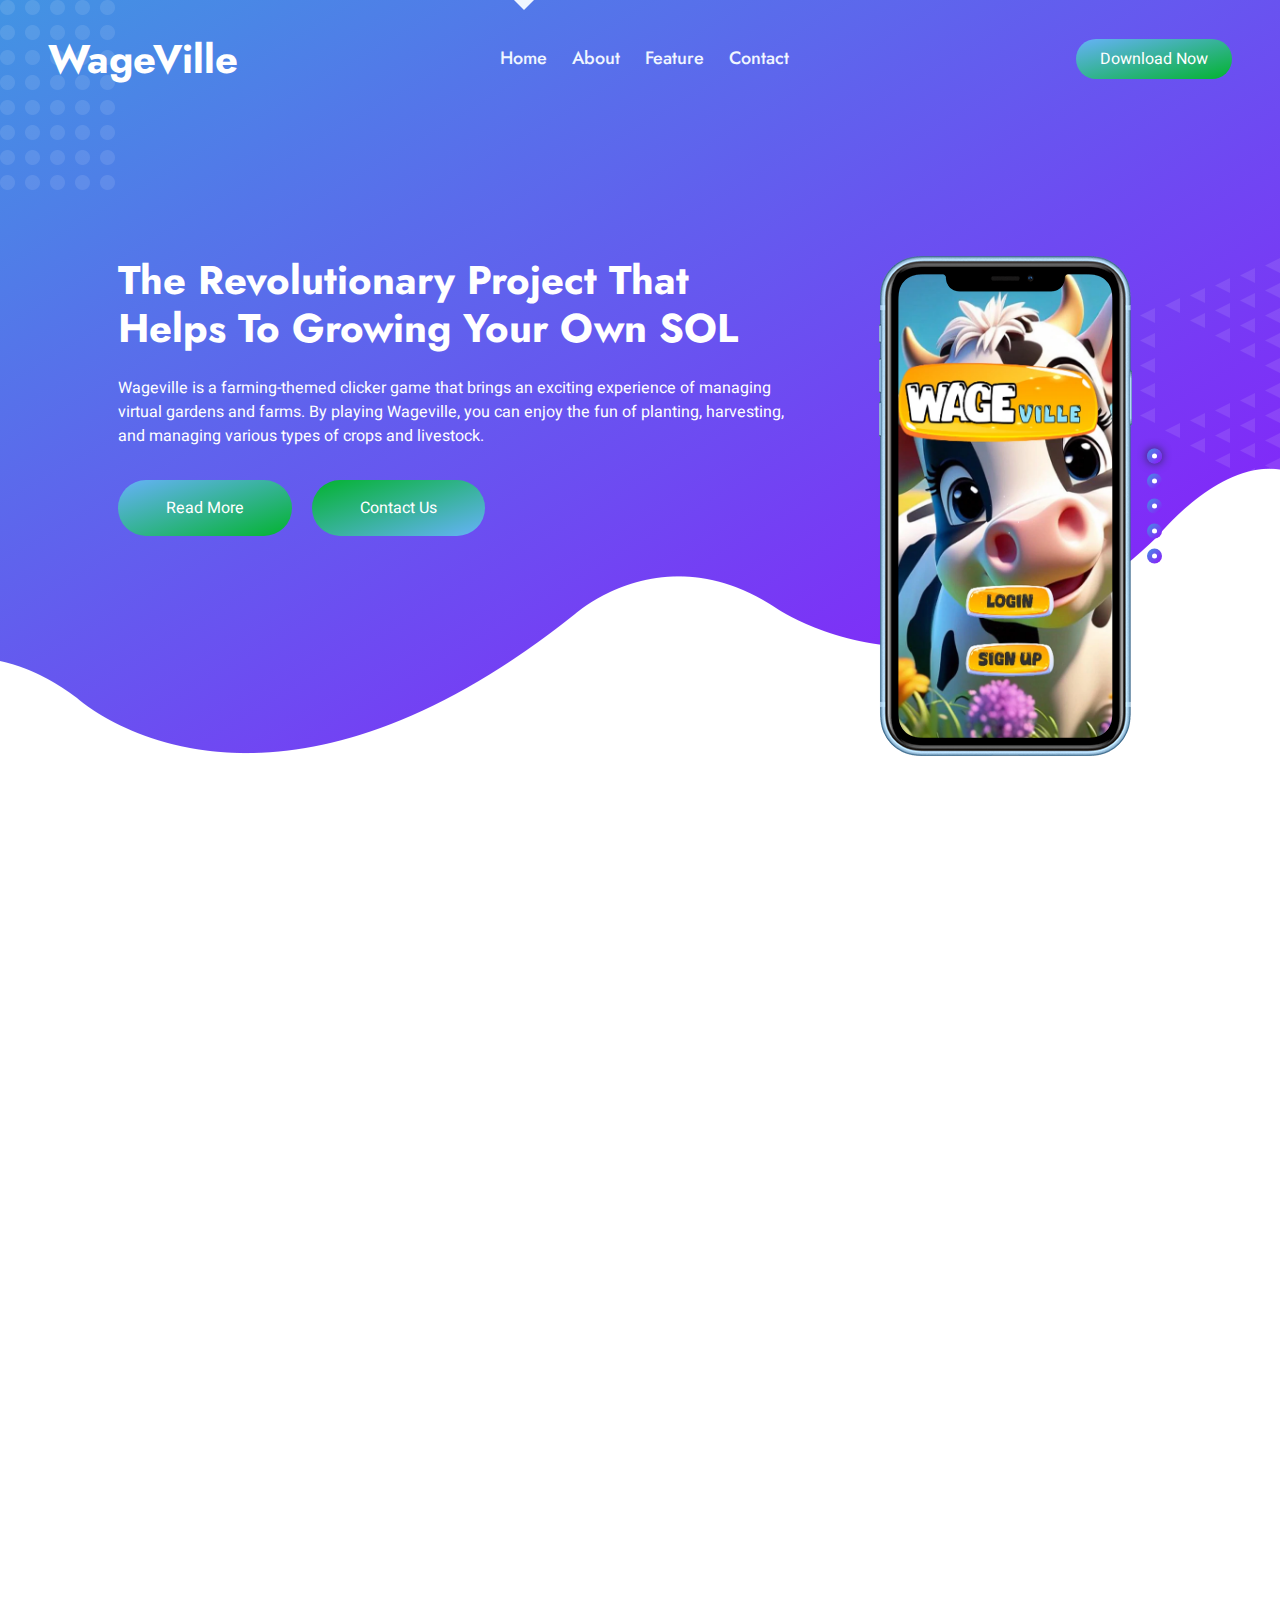
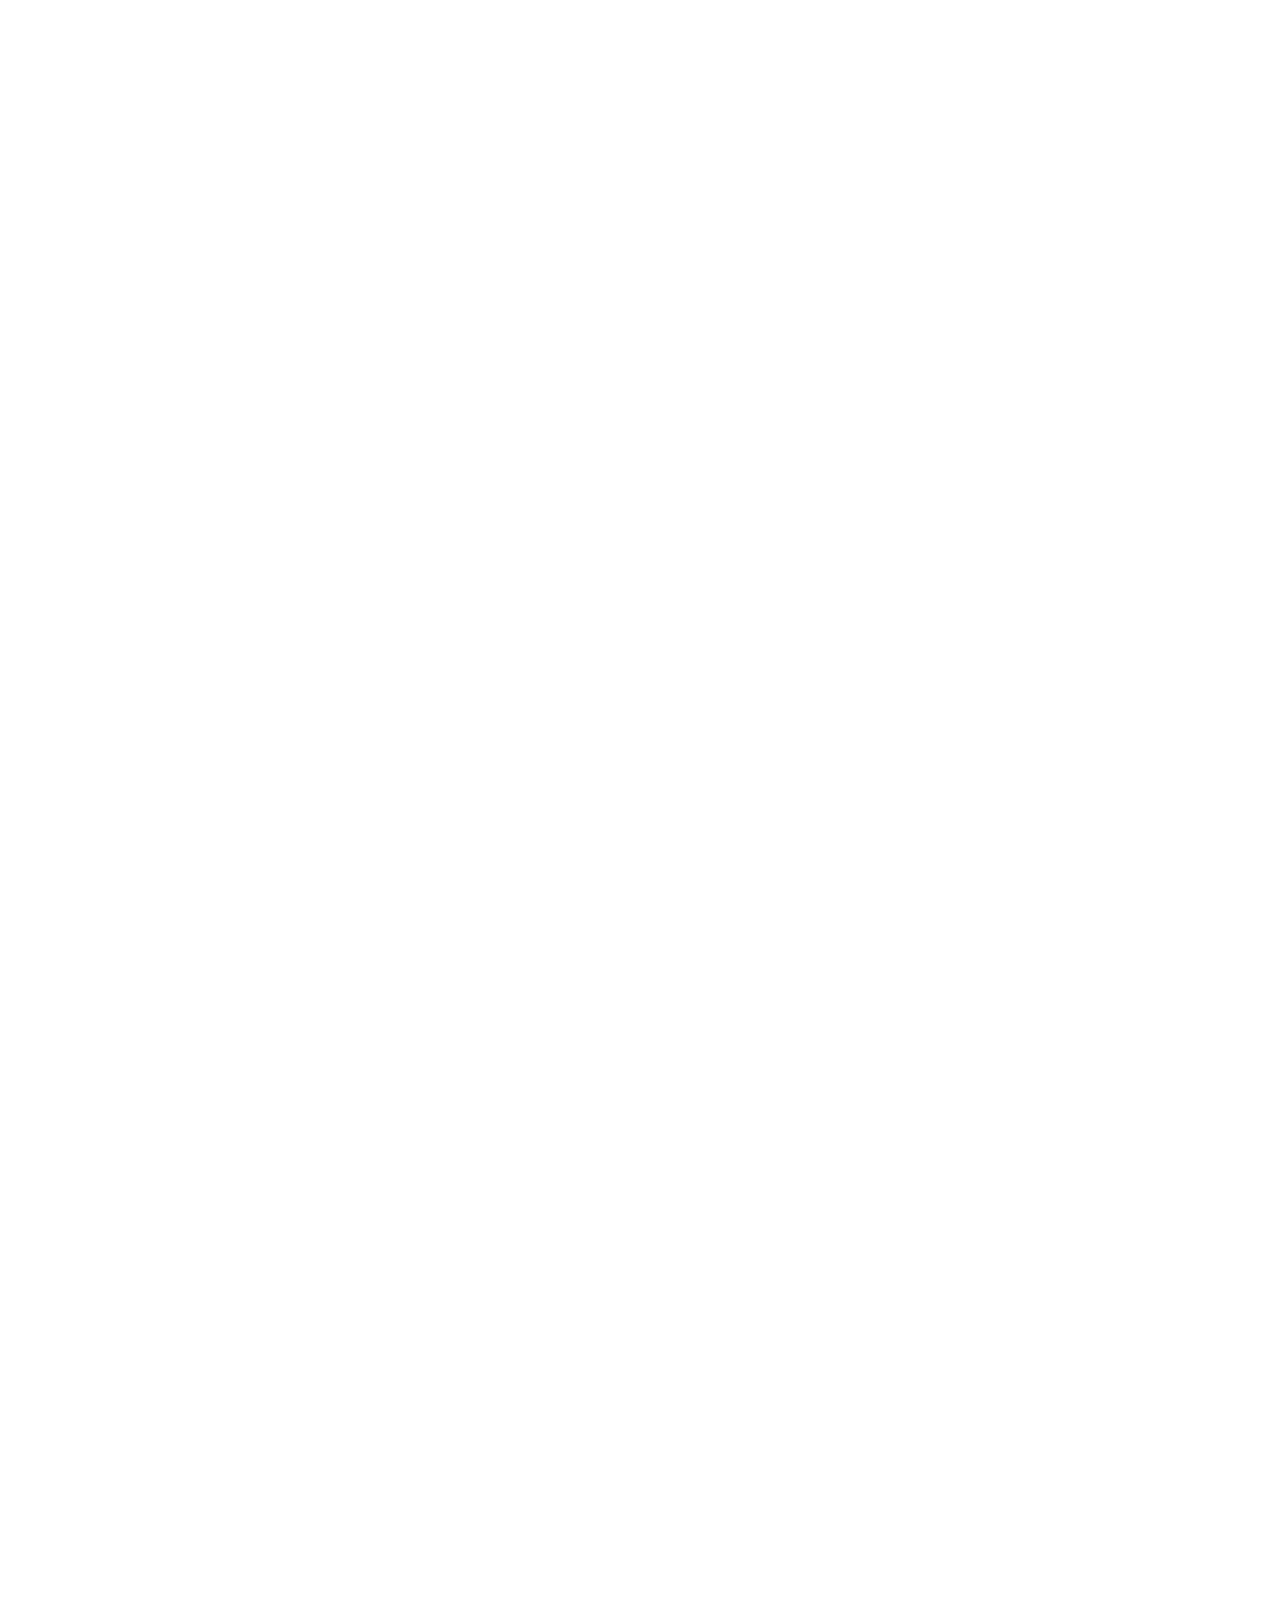
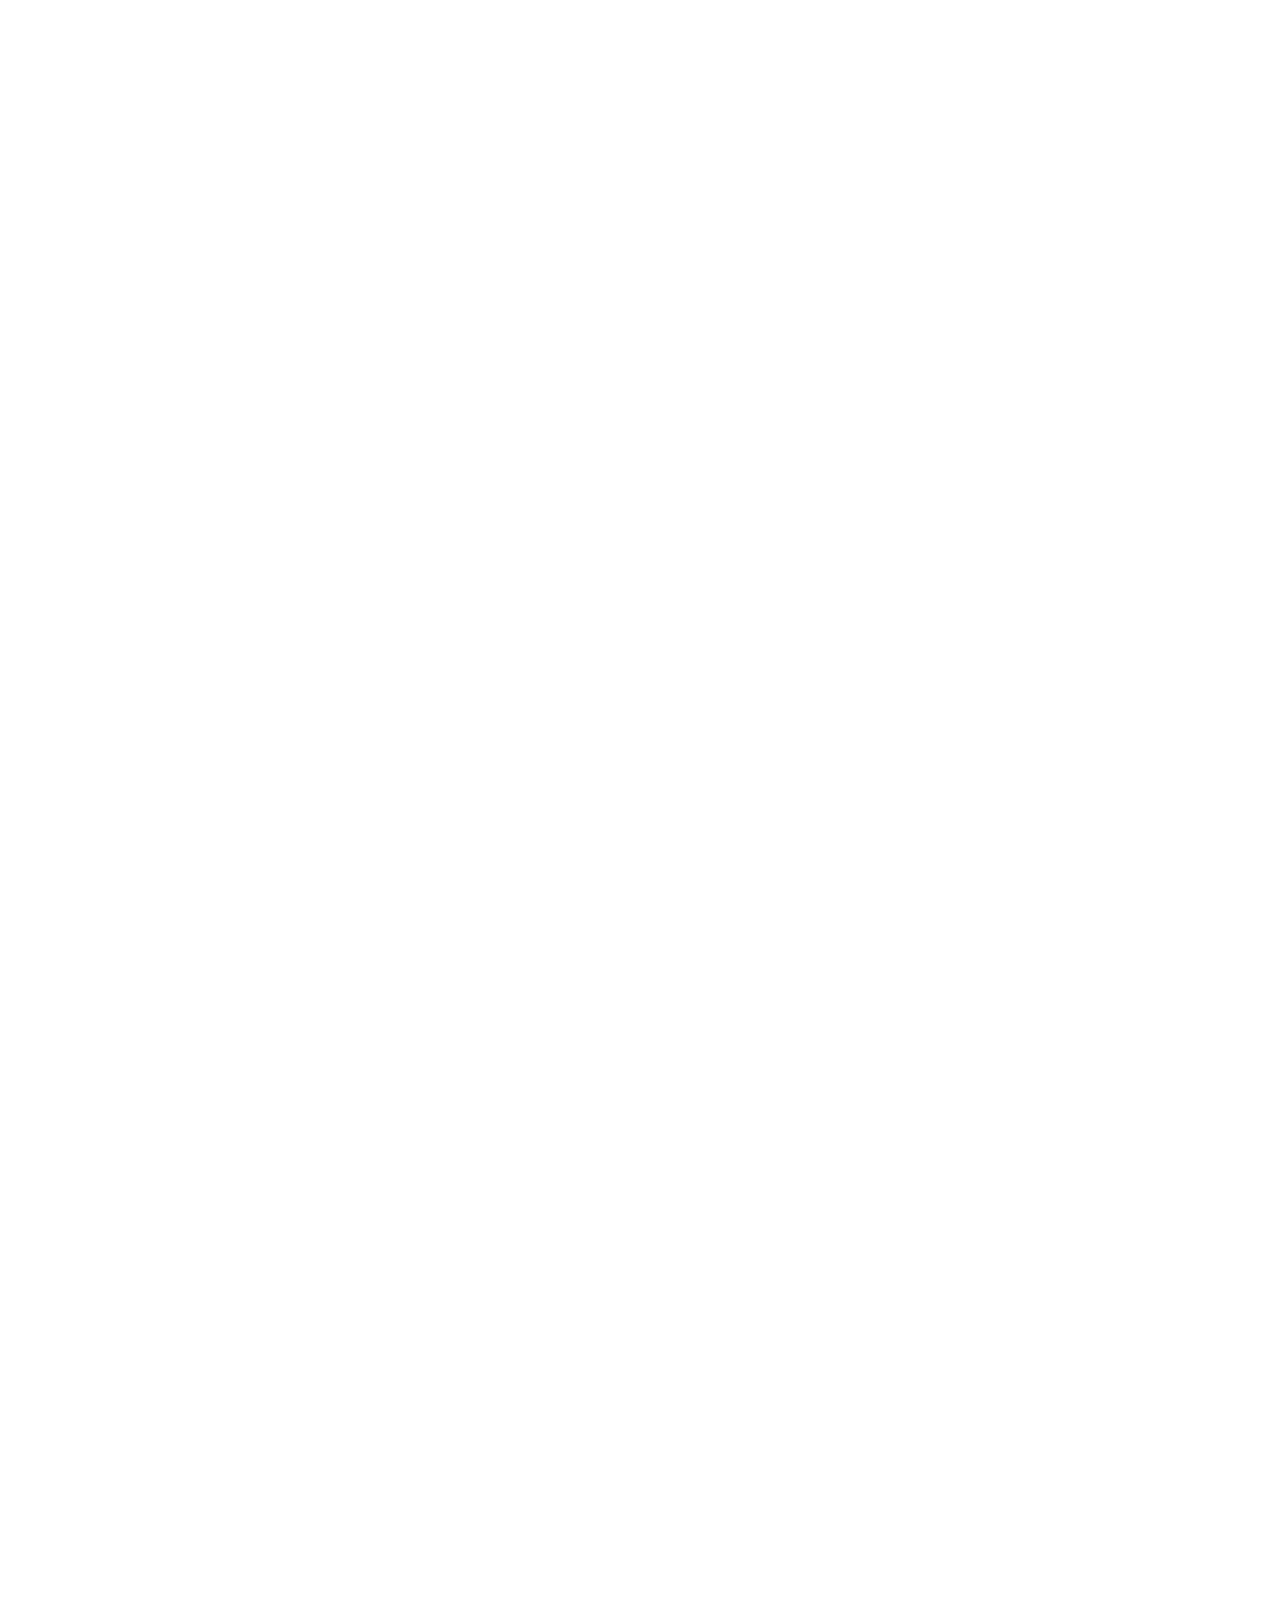
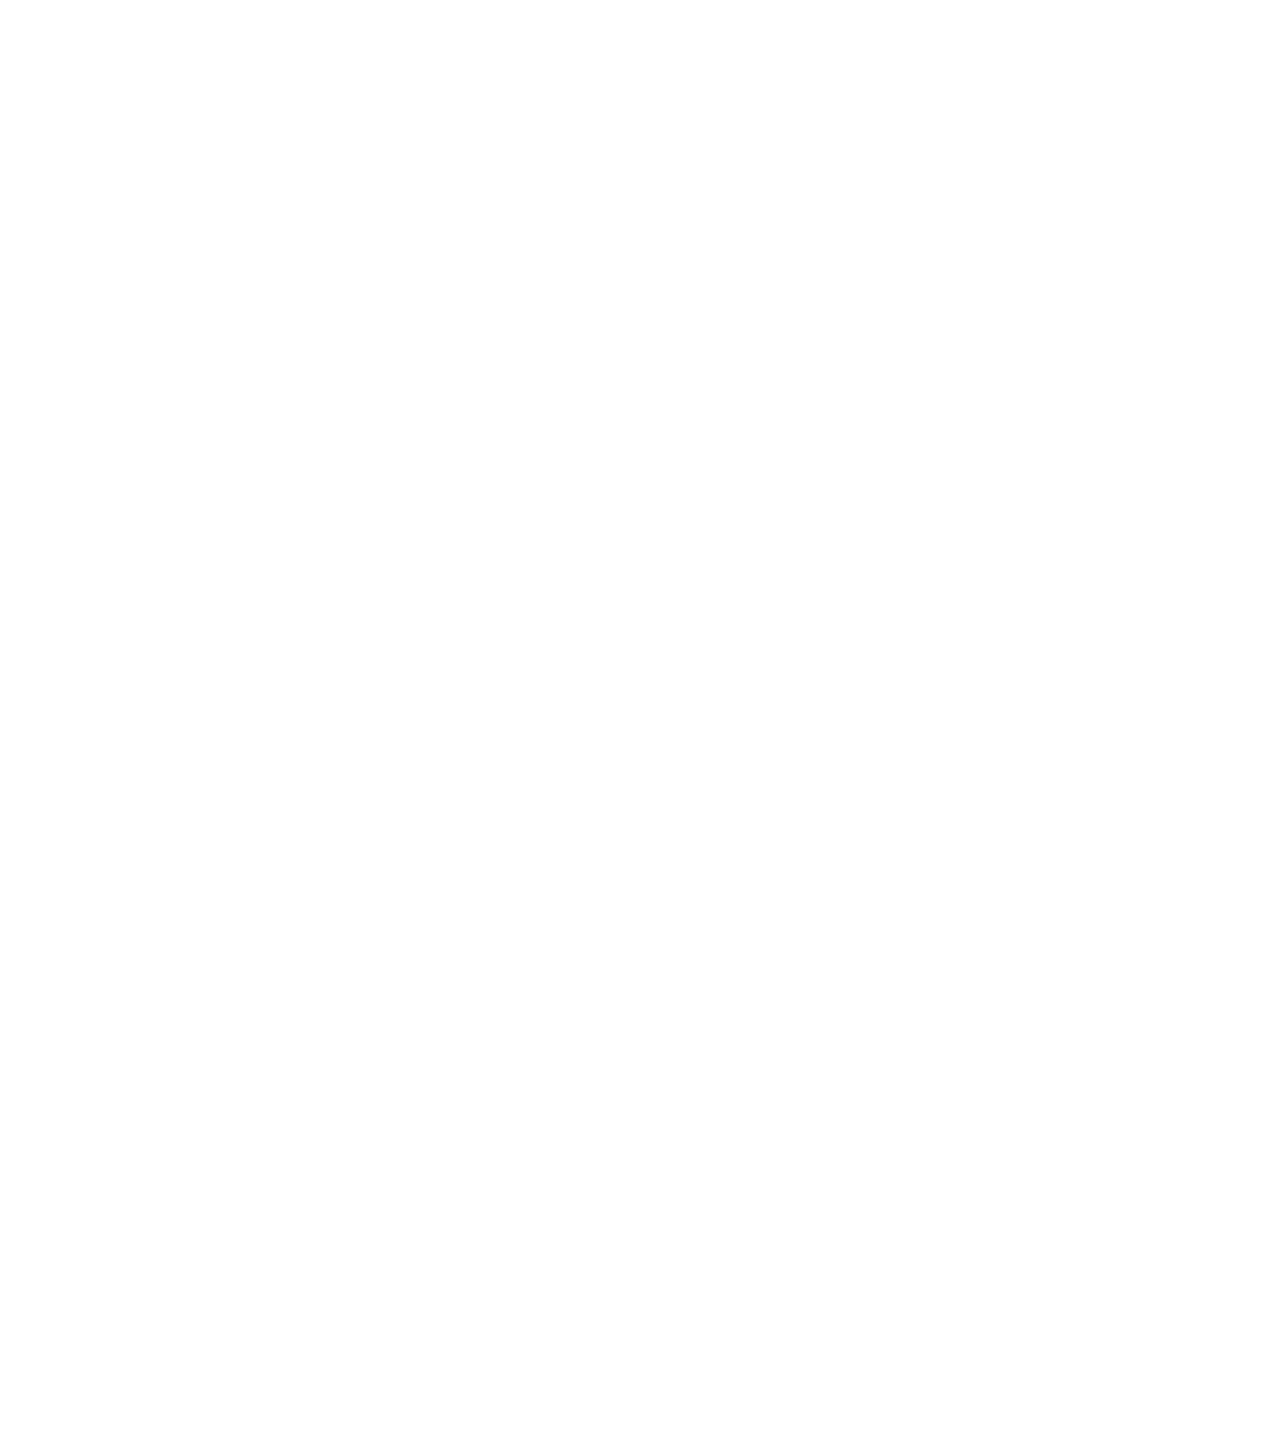
==== commit 2bca4e6a: "first commit" ====
--- a/index.html
+++ b/index.html
@@ -60,10 +60,10 @@
                         </div>
                         <div class="col-lg-4 d-flex justify-content-center justify-content-lg-end wow fadeInUp" data-wow-delay="0.3s">
                             <div class="owl-carousel screenshot-carousel">
-                                <img class="img-fluid" src="img/screenshot-1.webp" alt="">
-                                <img class="img-fluid" src="img/screenshot-2.webp" alt="">
-                                <img class="img-fluid" src="img/screenshot-3.webp" alt="">
-                                <img class="img-fluid" src="img/screenshot-4.webp" alt="">
+                                <img class="img-fluid" src="img/ss1.webp" alt="">
+                                <img class="img-fluid" src="img/ss2.webp" alt="">
+                                <img class="img-fluid" src="img/ss3.webp" alt="">
+                                <img class="img-fluid" src="img/ss4.webp" alt="">
                                 <img class="img-fluid" src="img/screenshot-5.webp" alt="">
                             </div>
                         </div>
@@ -196,11 +196,11 @@
                     </div>
                     <div class="col-lg-4 d-flex justify-content-center justify-content-lg-end wow fadeInUp" data-wow-delay="0.3s">
                         <div class="owl-carousel screenshot-carousel">
-                            <img class="img-fluid" src="img/screenshot-1.webp" alt="">
-                            <img class="img-fluid" src="img/screenshot-2.webp" alt="">
-                            <img class="img-fluid" src="img/screenshot-3.webp" alt="">
-                            <img class="img-fluid" src="img/screenshot-4.webp" alt="">
-                            <img class="img-fluid" src="img/screenshot-5.webp" alt="">
+                                <img class="img-fluid" src="img/ss1.webp" alt="">
+                                <img class="img-fluid" src="img/ss2.webp" alt="">
+                                <img class="img-fluid" src="img/ss3.webp" alt="">
+                                <img class="img-fluid" src="img/ss4.webp" alt="">
+                                <img class="img-fluid" src="img/screenshot-5.webp" alt="">
                         </div>
                     </div>
                 </div>
